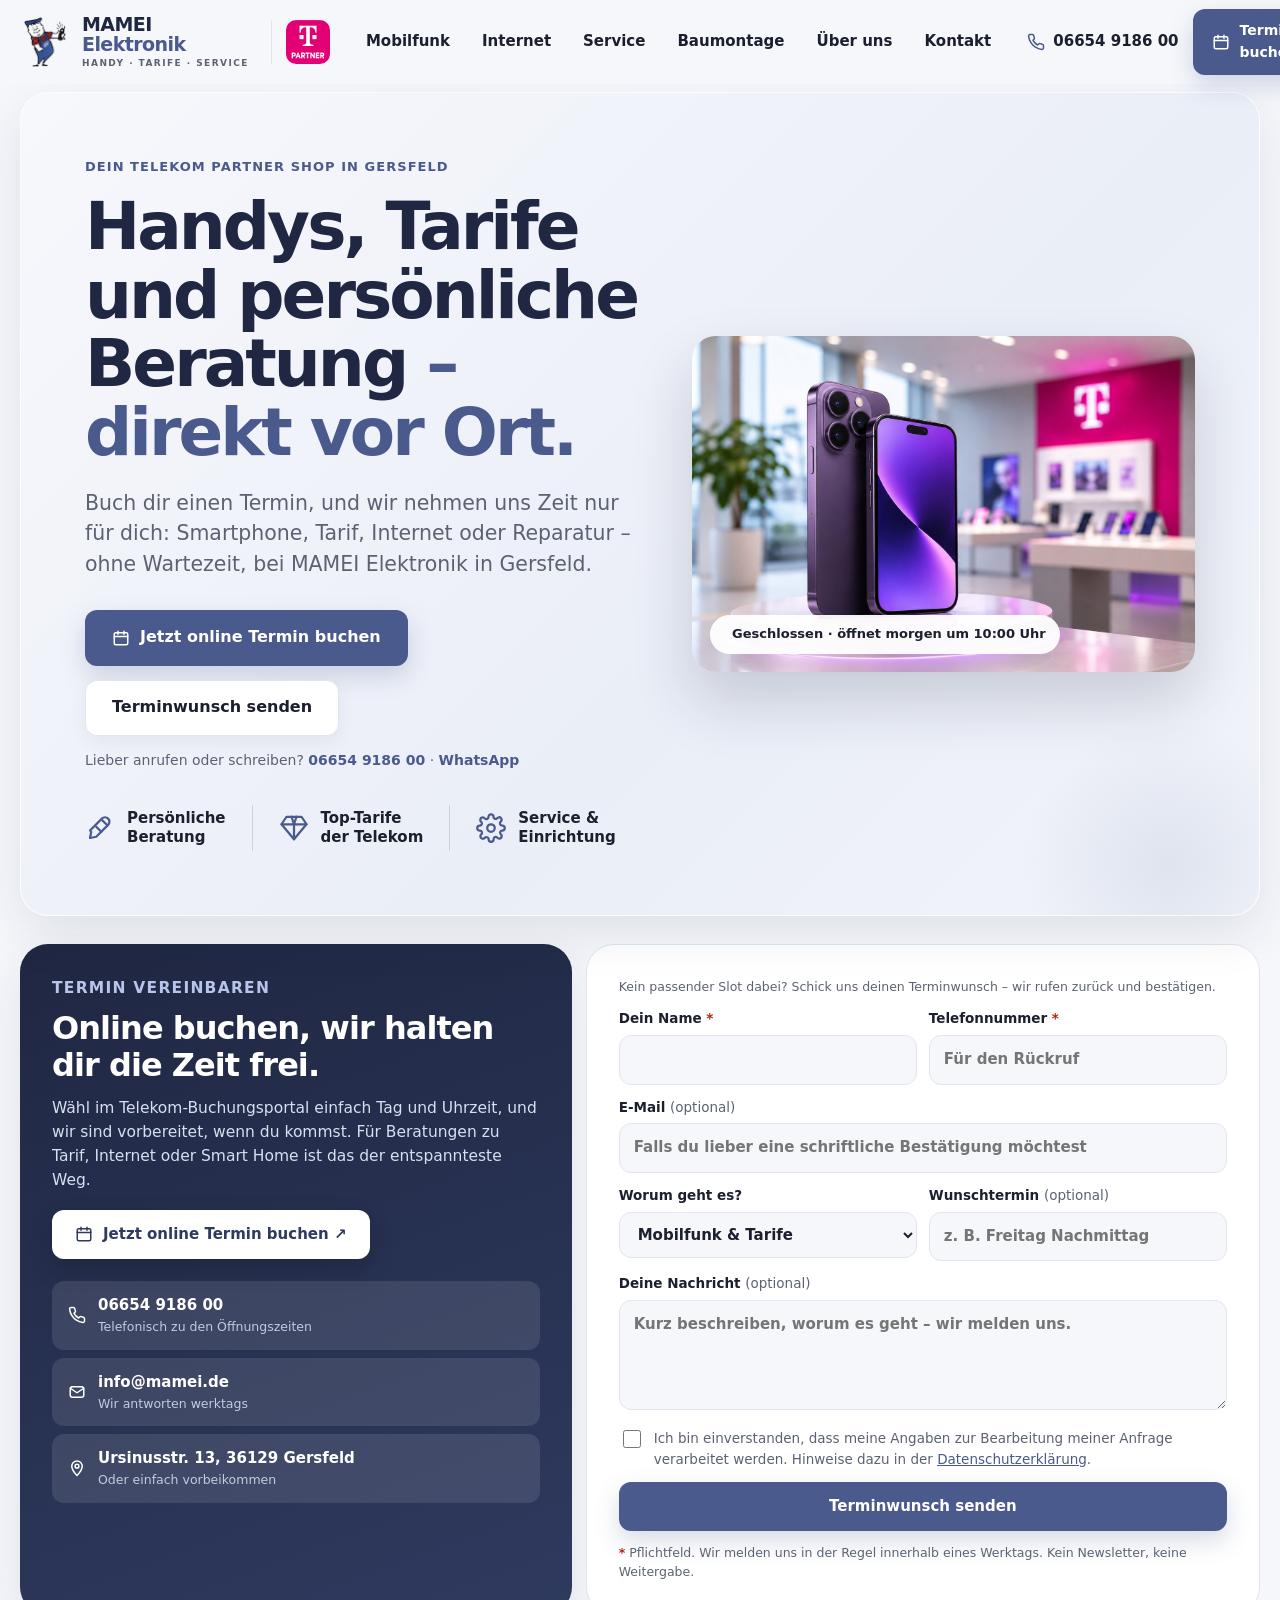
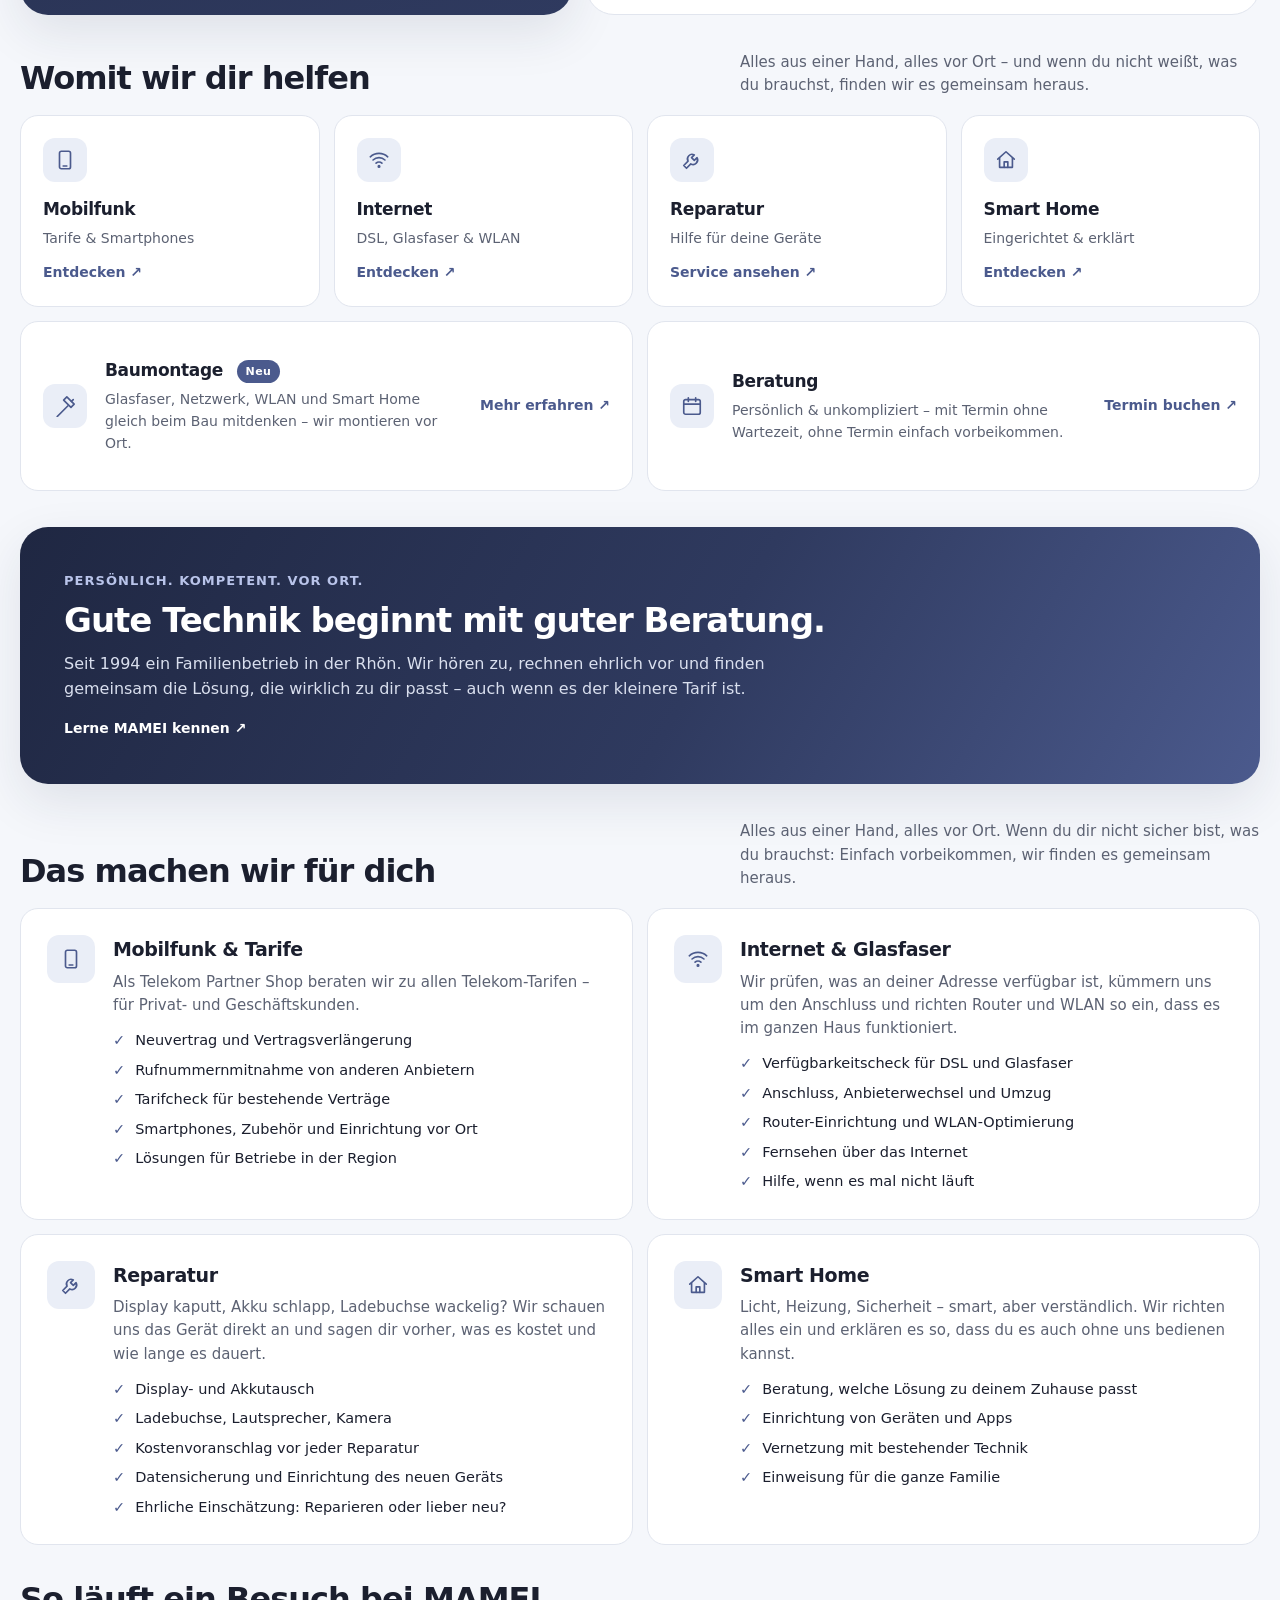
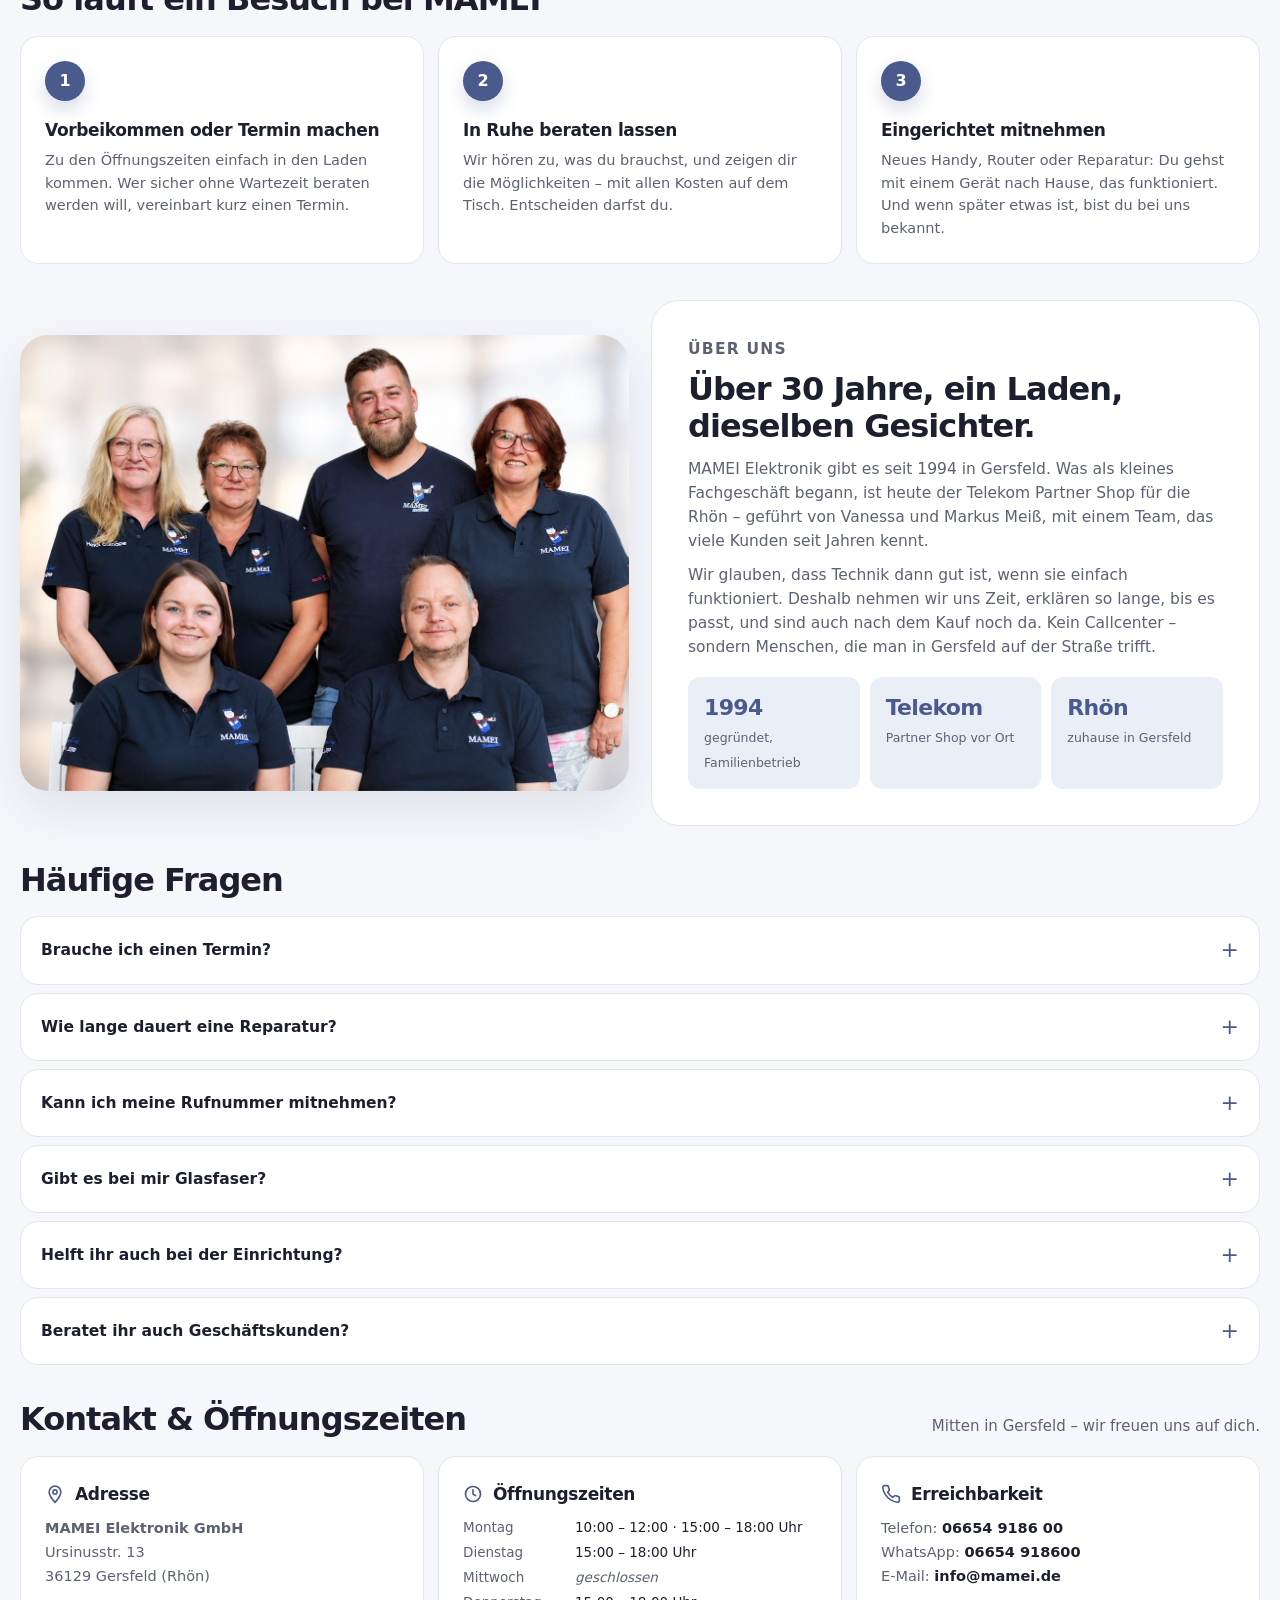
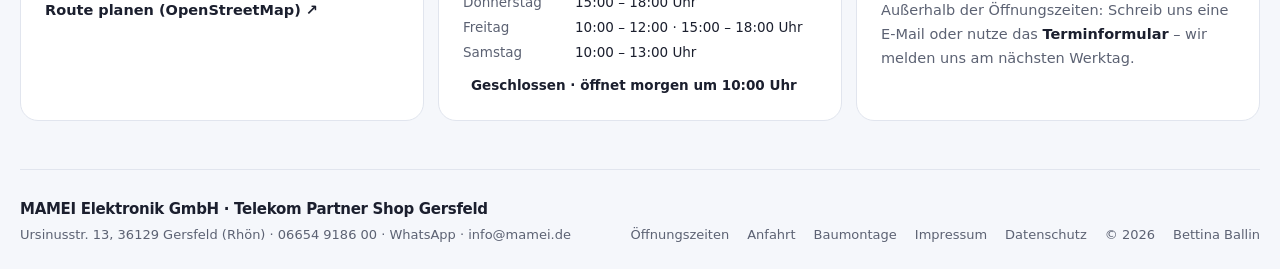
==== index.html @ 66a96f29 "kontaktformular update" ====
<!DOCTYPE html>
<html lang="de">
<head>
  <meta charset="UTF-8">
  <meta name="viewport" content="width=device-width, initial-scale=1">
  <title>MAMEI Elektronik – Handys, Tarife & Beratung | Telekom Partner Shop Gersfeld</title>
  <meta name="description" content="Mobilfunk, Internet & Glasfaser, Reparatur, Smart Home und Baumontage in Gersfeld (Rhön). Persönliche Beratung seit 1994 – Telekom Partner Shop.">
  <link rel="canonical" href="https://mamei.de/">
  <meta name="robots" content="index,follow">
  <meta name="theme-color" content="#f6f5fb">
  <meta property="og:type" content="website">
  <meta property="og:locale" content="de_DE">
  <meta property="og:site_name" content="MAMEI Elektronik">
  <meta property="og:title" content="MAMEI Elektronik – Handys, Tarife & Beratung | Telekom Partner Shop Gersfeld">
  <meta property="og:description" content="Mobilfunk, Internet & Glasfaser, Reparatur, Smart Home und Baumontage in Gersfeld (Rhön). Persönliche Beratung seit 1994 – Telekom Partner Shop.">
  <meta property="og:url" content="https://mamei.de/">
  <meta property="og:image" content="https://mamei.de/assets/img/og-image.jpg">
  <meta name="twitter:card" content="summary_large_image">
  <link rel="icon" href="assets/img/favicon-32.png" sizes="32x32" type="image/png">
  <link rel="icon" href="assets/img/favicon.png" sizes="128x128" type="image/png">
  <link rel="apple-touch-icon" href="assets/img/apple-touch-icon.png">
  <link rel="preload" href="assets/fonts/PlusJakartaSans-Variable.woff2" as="font" type="font/woff2" crossorigin>
  <link rel="stylesheet" href="assets/css/style.css">
  <script type="application/ld+json">
  {"@context":"https://schema.org","@type":"ElectronicsStore","@id":"https://mamei.de/#store","name":"MAMEI Elektronik GmbH","url":"https://mamei.de/",
   "image":"https://mamei.de/assets/img/team.jpg","logo":"https://mamei.de/assets/img/mamei-maennchen.png","telephone":"+49 6654 918600","email":"info@mamei.de","foundingDate":"1994",
   "description":"Telekom Partner Shop in Gersfeld (Rhön): Mobilfunk, Internet & Glasfaser, Reparatur, Smart Home und Baumontage. Persönliche Beratung seit 1994.",
   "address":{"@type":"PostalAddress","streetAddress":"Ursinusstr. 13","postalCode":"36129","addressLocality":"Gersfeld (Rhön)","addressRegion":"Hessen","addressCountry":"DE"},
   "openingHoursSpecification":[
     {"@type":"OpeningHoursSpecification","dayOfWeek":["Monday","Friday"],"opens":"10:00","closes":"12:00"},
     {"@type":"OpeningHoursSpecification","dayOfWeek":["Monday","Tuesday","Thursday","Friday"],"opens":"15:00","closes":"18:00"},
     {"@type":"OpeningHoursSpecification","dayOfWeek":"Saturday","opens":"10:00","closes":"13:00"}],
   "priceRange":"€€","areaServed":"Gersfeld, Rhön, Landkreis Fulda"}
  </script>
</head>
<body>
  <a class="skip" href="#inhalt">Zum Inhalt springen</a>
  <header class="site-header">
    <div class="wrap header-inner">
      <a class="brand" href="index.html" aria-label="MAMEI Elektronik – Startseite">
        <img class="header-mascot" src="assets/img/mamei-maennchen.png" alt="" width="50" height="50">
        <span class="brand-text">
          <span class="brand-name">MAMEI<span>Elektronik</span></span>
          <span class="brand-subtitle">Handy · Tarife · Service</span>
        </span>
      </a>
      <div class="partner-badge" title="Offizieller Telekom Partner Shop">
        <img src="assets/img/telekom-partner.png" width="44" height="44" alt="Telekom Partner">
        <span>Telekom<br>Partner Shop</span>
      </div>
      <nav class="desktop-nav" aria-label="Hauptnavigation">
        <a href="index.html#mobilfunk">Mobilfunk</a>
        <a href="index.html#internet">Internet</a>
        <a href="index.html#reparatur">Service</a>
        <a href="baumontage.html">Baumontage</a>
        <a href="index.html#ueber-uns">Über uns</a>
        <a href="index.html#kontakt">Kontakt</a>
      </nav>
      <div class="header-actions">
        <a class="header-phone" href="tel:+496654918600"><svg viewBox="0 0 24 24" aria-hidden="true"><path d="M22 16.9v3a2 2 0 0 1-2.2 2 19.8 19.8 0 0 1-8.6-3.1 19.5 19.5 0 0 1-6-6A19.8 19.8 0 0 1 2.1 4.2 2 2 0 0 1 4.1 2h3a2 2 0 0 1 2 1.7c.1.9.4 1.8.7 2.7a2 2 0 0 1-.5 2.1L8 9.8a16 16 0 0 0 6.2 6.2l1.3-1.3a2 2 0 0 1 2.1-.5c.9.3 1.8.6 2.7.7a2 2 0 0 1 1.7 2z"/></svg> 06654 9186 00</a>
        <a class="button button-primary" href="https://www.telekom.de/telekom-shops/terminvereinbarung/#/service-selection?customertype=pk&vpnr=4000616182" target="_blank" rel="noopener noreferrer"><svg viewBox="0 0 24 24" aria-hidden="true"><rect x="3" y="5" width="18" height="16" rx="2"/><path d="M16 3v4M8 3v4M3 10h18"/></svg> Termin buchen</a>
        <button class="icon-button menu-toggle" id="menuToggle" aria-label="Menü öffnen" aria-expanded="false" aria-controls="mobileMenu"><svg viewBox="0 0 24 24" aria-hidden="true"><path d="M4 7h16M4 12h16M4 17h16"/></svg></button>
      </div>
    </div>
    <nav class="mobile-menu wrap" id="mobileMenu" aria-label="Mobile Navigation">
      <a href="index.html#leistungen">Leistungen</a>
      <a href="baumontage.html">Baumontage</a>
      <a href="index.html#ueber-uns">Über uns</a>
      <a href="https://www.telekom.de/telekom-shops/terminvereinbarung/#/service-selection?customertype=pk&vpnr=4000616182" target="_blank" rel="noopener noreferrer">Online Termin buchen ↗</a>
      <a href="index.html#kontakt">Kontakt &amp; Öffnungszeiten</a>
      <a href="tel:+496654918600">Anrufen: 06654 9186 00</a>
    </nav>
  </header>

  <main id="inhalt" class="wrap">
      <section class="hero" aria-labelledby="hero-title">
        <div>
          <p class="eyebrow">Dein Telekom Partner Shop in Gersfeld</p>
          <h1 id="hero-title">Handys, Tarife und persönliche Beratung <span class="highlight">– direkt vor Ort.</span></h1>
          <p class="hero-copy">Buch dir einen Termin, und wir nehmen uns Zeit nur für dich: Smartphone, Tarif, Internet oder Reparatur – ohne Wartezeit, bei MAMEI Elektronik in Gersfeld.</p>
          <div class="hero-actions">
            <a class="button button-primary" href="https://www.telekom.de/telekom-shops/terminvereinbarung/#/service-selection?customertype=pk&vpnr=4000616182" target="_blank" rel="noopener noreferrer"><svg viewBox="0 0 24 24" aria-hidden="true"><rect x="3" y="5" width="18" height="16" rx="2"/><path d="M16 3v4M8 3v4M3 10h18"/></svg> Jetzt online Termin buchen</a>
            <a class="button button-outline" href="#termin">Terminwunsch senden</a>
          </div>
          <p class="hero-hint">Lieber anrufen oder schreiben? <a href="tel:+496654918600">06654 9186 00</a> · <a href="https://wa.me/496654918600?text=Hallo%20MAMEI%2C%20ich%20habe%20eine%20Frage%3A%20" target="_blank" rel="noopener noreferrer">WhatsApp</a></p>
          <div class="usps" aria-label="Das zeichnet uns aus">
            <div class="usp"><svg viewBox="0 0 24 24" aria-hidden="true"><path d="M5 15l-1 5 5-1 9.5-9.5a3.5 3.5 0 0 0-5-5L4 14"/><path d="M14 6l4 4"/><path d="M9 11l4 4"/></svg><span>Persönliche<br>Beratung</span></div>
            <div class="usp"><svg viewBox="0 0 24 24" aria-hidden="true"><path d="M6 3h12l4 6-10 12L2 9z"/><path d="M2 9h20M10 3l2 6 2-6M12 9v12"/></svg><span>Top-Tarife<br>der Telekom</span></div>
            <div class="usp"><svg viewBox="0 0 24 24" aria-hidden="true"><circle cx="12" cy="12" r="3"/><path d="M19.4 15a1.7 1.7 0 0 0 .3 1.8l.1.1a2 2 0 1 1-2.8 2.8l-.1-.1a1.7 1.7 0 0 0-1.8-.3 1.7 1.7 0 0 0-1 1.5V21a2 2 0 1 1-4 0v-.1a1.7 1.7 0 0 0-1.1-1.5 1.7 1.7 0 0 0-1.8.3l-.1.1a2 2 0 1 1-2.8-2.8l.1-.1a1.7 1.7 0 0 0 .3-1.8 1.7 1.7 0 0 0-1.5-1H3a2 2 0 1 1 0-4h.1a1.7 1.7 0 0 0 1.5-1.1 1.7 1.7 0 0 0-.3-1.8l-.1-.1a2 2 0 1 1 2.8-2.8l.1.1a1.7 1.7 0 0 0 1.8.3H9a1.7 1.7 0 0 0 1-1.5V3a2 2 0 1 1 4 0v.1a1.7 1.7 0 0 0 1 1.5 1.7 1.7 0 0 0 1.8-.3l.1-.1a2 2 0 1 1 2.8 2.8l-.1.1a1.7 1.7 0 0 0-.3 1.8V9a1.7 1.7 0 0 0 1.5 1H21a2 2 0 1 1 0 4h-.1a1.7 1.7 0 0 0-1.5 1z"/></svg><span>Service &amp;<br>Einrichtung</span></div>
          </div>
        </div>
        <div class="hero-visual">
          <img class="hero-image" src="assets/img/hero-smartphone.jpg" width="1400" height="933" alt="Aktuelles Smartphone im Telekom Partner Shop" fetchpriority="high">
          <span class="hero-status" data-open-status><i class="status-dot" aria-hidden="true"></i><span data-open-text>Öffnungszeiten siehe unten</span></span>
        </div>
      </section>

      <section class="section" id="termin" aria-labelledby="termin-title">
        <div class="split">
          <div class="panel panel-dark">
            <p class="eyebrow">Termin vereinbaren</p>
            <h2 id="termin-title">Online buchen, wir halten dir die Zeit frei.</h2>
            <p>Wähl im Telekom-Buchungsportal einfach Tag und Uhrzeit, und wir sind vorbereitet, wenn du kommst. Für Beratungen zu Tarif, Internet oder Smart Home ist das der entspannteste Weg.</p>
            <a class="button button-primary button-light-on-dark" href="https://www.telekom.de/telekom-shops/terminvereinbarung/#/service-selection?customertype=pk&vpnr=4000616182" target="_blank" rel="noopener noreferrer"><svg viewBox="0 0 24 24" aria-hidden="true"><rect x="3" y="5" width="18" height="16" rx="2"/><path d="M16 3v4M8 3v4M3 10h18"/></svg> Jetzt online Termin buchen ↗</a>
            <div class="contact-list">
              <a href="tel:+496654918600"><svg viewBox="0 0 24 24" aria-hidden="true"><path d="M22 16.9v3a2 2 0 0 1-2.2 2 19.8 19.8 0 0 1-8.6-3.1 19.5 19.5 0 0 1-6-6A19.8 19.8 0 0 1 2.1 4.2 2 2 0 0 1 4.1 2h3a2 2 0 0 1 2 1.7c.1.9.4 1.8.7 2.7a2 2 0 0 1-.5 2.1L8 9.8a16 16 0 0 0 6.2 6.2l1.3-1.3a2 2 0 0 1 2.1-.5c.9.3 1.8.6 2.7.7a2 2 0 0 1 1.7 2z"/></svg><span>06654 9186 00<small>Telefonisch zu den Öffnungszeiten</small></span></a>
              <a href="mailto:info@mamei.de?subject=Terminanfrage"><svg viewBox="0 0 24 24" aria-hidden="true"><rect x="3" y="5" width="18" height="14" rx="3"/><path d="m3 7 9 6 9-6"/></svg><span>info@mamei.de<small>Wir antworten werktags</small></span></a>
              <a href="#kontakt"><svg viewBox="0 0 24 24" aria-hidden="true"><path d="M12 22s7-7.6 7-12.5A7 7 0 0 0 5 9.5C5 14.4 12 22 12 22z"/><circle cx="12" cy="9.5" r="2.5"/></svg><span>Ursinusstr. 13, 36129 Gersfeld<small>Oder einfach vorbeikommen</small></span></a>
            </div>
          </div>

        <form class="panel" action="kontakt.php" method="post" data-validate novalidate>
          <input type="hidden" name="art" value="termin">
          <input type="hidden" name="ts" value="">
          <div class="hp" aria-hidden="true"><label>Firma <input type="text" name="firma" tabindex="-1" autocomplete="off"></label></div>
          <p class="form-note">Kein passender Slot dabei? Schick uns deinen Terminwunsch – wir rufen zurück und bestätigen.</p>
          <div class="form-row">
            <label>Dein Name <span class="req" aria-hidden="true">*</span><input type="text" name="name" required autocomplete="name" maxlength="120"></label>
            <label>Telefonnummer <span class="req" aria-hidden="true">*</span><input type="tel" name="telefon" required autocomplete="tel" inputmode="tel" maxlength="40" placeholder="Für den Rückruf"></label>
          </div>
          <label>E-Mail <span class="optional">(optional)</span><input type="email" name="email" autocomplete="email" maxlength="160" placeholder="Falls du lieber eine schriftliche Bestätigung möchtest"></label>
          <div class="form-row">
          <label>Worum geht es?
            <select name="thema">
              <option>Mobilfunk &amp; Tarife</option><option>Internet &amp; Glasfaser</option><option>Reparatur</option>
              <option>Smart Home</option><option>Baumontage</option><option>Etwas anderes</option>
            </select>
          </label>
          <label>Wunschtermin <span class="optional">(optional)</span>
            <input type="text" name="wunschtermin" placeholder="z. B. Freitag Nachmittag" autocomplete="off">
          </label>
          </div>
          <label>Deine Nachricht <span class="optional">(optional)</span>
            <textarea name="nachricht" maxlength="3000" placeholder="Kurz beschreiben, worum es geht – wir melden uns."></textarea>
          </label>
          <label class="check">
            <input type="checkbox" name="consent" value="1" required>
            <span>Ich bin einverstanden, dass meine Angaben zur Bearbeitung meiner Anfrage verarbeitet werden. Hinweise dazu in der <a href="datenschutz.html">Datenschutzerklärung</a>.</span>
          </label>
          <p class="form-error" role="alert" aria-live="polite"></p>
          <button class="button button-primary" type="submit">Terminwunsch senden</button>
          <p class="form-note"><span class="req">*</span> Pflichtfeld. Wir melden uns in der Regel innerhalb eines Werktags. Kein Newsletter, keine Weitergabe.</p>
        </form>
        </div>
      </section>

      <section class="section" id="leistungen" aria-labelledby="leistungen-title">
        <div class="section-heading"><h2 id="leistungen-title">Womit wir dir helfen</h2><p>Alles aus einer Hand, alles vor Ort – und wenn du nicht weißt, was du brauchst, finden wir es gemeinsam heraus.</p></div>
        <div class="service-grid">
          <a class="service-card" href="#mobilfunk">
            <div class="service-icon" aria-hidden="true"><svg viewBox="0 0 24 24" aria-hidden="true"><rect x="6" y="2.5" width="12" height="19" rx="2"/><path d="M10 18.5h4"/></svg></div>
            <h2>Mobilfunk</h2><p>Tarife &amp; Smartphones</p><span class="text-link">Entdecken ↗</span>
          </a>
          <a class="service-card" href="#internet">
            <div class="service-icon" aria-hidden="true"><svg viewBox="0 0 24 24" aria-hidden="true"><path d="M2.5 8.5a14 14 0 0 1 19 0M5.5 12a9.5 9.5 0 0 1 13 0M8.8 15.5a4.7 4.7 0 0 1 6.4 0"/><circle cx="12" cy="19" r=".8"/></svg></div>
            <h2>Internet</h2><p>DSL, Glasfaser &amp; WLAN</p><span class="text-link">Entdecken ↗</span>
          </a>
          <a class="service-card" href="#reparatur">
            <div class="service-icon" aria-hidden="true"><svg viewBox="0 0 24 24" aria-hidden="true"><path d="M14.5 6.5a5 5 0 0 0-6.8 6.8L3 18l3 3 4.7-4.7a5 5 0 0 0 6.8-6.8l-3 3-3-3 3-3Z"/></svg></div>
            <h2>Reparatur</h2><p>Hilfe für deine Geräte</p><span class="text-link">Service ansehen ↗</span>
          </a>
          <a class="service-card" href="#smarthome">
            <div class="service-icon" aria-hidden="true"><svg viewBox="0 0 24 24" aria-hidden="true"><path d="M3 11l9-8 9 8"/><path d="M5 10v10h14V10"/><path d="M10 20v-6h4v6"/></svg></div>
            <h2>Smart Home</h2><p>Eingerichtet &amp; erklärt</p><span class="text-link">Entdecken ↗</span>
          </a>
          <a class="service-card wide" href="baumontage.html">
            <div class="service-icon" aria-hidden="true"><svg viewBox="0 0 24 24" aria-hidden="true"><path d="M15 12 3.5 23.5"/><path d="m14 2 8 8-3.5 3.5L10.5 5.5z"/><path d="M19 7l2-2"/></svg></div>
            <div><h2>Baumontage <span class="tag">Neu</span></h2><p>Glasfaser, Netzwerk, WLAN und Smart Home gleich beim Bau mitdenken – wir montieren vor Ort.</p></div>
            <span class="text-link">Mehr erfahren ↗</span>
          </a>
          <a class="service-card wide" href="#termin">
            <div class="service-icon" aria-hidden="true"><svg viewBox="0 0 24 24" aria-hidden="true"><rect x="3" y="5" width="18" height="16" rx="2"/><path d="M16 3v4M8 3v4M3 10h18"/></svg></div>
            <div><h2>Beratung</h2><p>Persönlich &amp; unkompliziert – mit Termin ohne Wartezeit, ohne Termin einfach vorbeikommen.</p></div>
            <span class="text-link">Termin buchen ↗</span>
          </a>
        </div>
      </section>

      <section class="section"><div class="about-panel" aria-labelledby="about-title">
        <p class="eyebrow">Persönlich. Kompetent. Vor Ort.</p>
        <h2 id="about-title">Gute Technik beginnt mit guter Beratung.</h2>
        <p>Seit 1994 ein Familienbetrieb in der Rhön. Wir hören zu, rechnen ehrlich vor und finden gemeinsam die Lösung, die wirklich zu dir passt – auch wenn es der kleinere Tarif ist.</p>
        <a class="text-link" href="#ueber-uns">Lerne MAMEI kennen ↗</a>
      </div></section>

      <section class="section" aria-labelledby="details-title">
        <div class="section-heading">
          <h2 id="details-title">Das machen wir für dich</h2>
          <p>Alles aus einer Hand, alles vor Ort. Wenn du dir nicht sicher bist, was du brauchst: Einfach vorbeikommen, wir finden es gemeinsam heraus.</p>
        </div>
        <div class="detail-grid">
          <article class="detail-card" id="mobilfunk">
            <div class="service-icon" aria-hidden="true"><svg viewBox="0 0 24 24" aria-hidden="true"><rect x="6" y="2.5" width="12" height="19" rx="2"/><path d="M10 18.5h4"/></svg></div>
            <div>
              <h3>Mobilfunk &amp; Tarife</h3>
              <p>Als Telekom Partner Shop beraten wir zu allen Telekom-Tarifen – für Privat- und Geschäftskunden.</p>
              <ul><li>Neuvertrag und Vertragsverlängerung</li><li>Rufnummernmitnahme von anderen Anbietern</li><li>Tarifcheck für bestehende Verträge</li><li>Smartphones, Zubehör und Einrichtung vor Ort</li><li>Lösungen für Betriebe in der Region</li></ul>
            </div>
          </article>
          <article class="detail-card" id="internet">
            <div class="service-icon" aria-hidden="true"><svg viewBox="0 0 24 24" aria-hidden="true"><path d="M2.5 8.5a14 14 0 0 1 19 0M5.5 12a9.5 9.5 0 0 1 13 0M8.8 15.5a4.7 4.7 0 0 1 6.4 0"/><circle cx="12" cy="19" r=".8"/></svg></div>
            <div>
              <h3>Internet &amp; Glasfaser</h3>
              <p>Wir prüfen, was an deiner Adresse verfügbar ist, kümmern uns um den Anschluss und richten Router und WLAN so ein, dass es im ganzen Haus funktioniert.</p>
              <ul><li>Verfügbarkeitscheck für DSL und Glasfaser</li><li>Anschluss, Anbieterwechsel und Umzug</li><li>Router-Einrichtung und WLAN-Optimierung</li><li>Fernsehen über das Internet</li><li>Hilfe, wenn es mal nicht läuft</li></ul>
            </div>
          </article>
          <article class="detail-card" id="reparatur">
            <div class="service-icon" aria-hidden="true"><svg viewBox="0 0 24 24" aria-hidden="true"><path d="M14.5 6.5a5 5 0 0 0-6.8 6.8L3 18l3 3 4.7-4.7a5 5 0 0 0 6.8-6.8l-3 3-3-3 3-3Z"/></svg></div>
            <div>
              <h3>Reparatur</h3>
              <p>Display kaputt, Akku schlapp, Ladebuchse wackelig? Wir schauen uns das Gerät direkt an und sagen dir vorher, was es kostet und wie lange es dauert.</p>
              <ul><li>Display- und Akkutausch</li><li>Ladebuchse, Lautsprecher, Kamera</li><li>Kostenvoranschlag vor jeder Reparatur</li><li>Datensicherung und Einrichtung des neuen Geräts</li><li>Ehrliche Einschätzung: Reparieren oder lieber neu?</li></ul>
            </div>
          </article>
          <article class="detail-card" id="smarthome">
            <div class="service-icon" aria-hidden="true"><svg viewBox="0 0 24 24" aria-hidden="true"><path d="M3 11l9-8 9 8"/><path d="M5 10v10h14V10"/><path d="M10 20v-6h4v6"/></svg></div>
            <div>
              <h3>Smart Home</h3>
              <p>Licht, Heizung, Sicherheit – smart, aber verständlich. Wir richten alles ein und erklären es so, dass du es auch ohne uns bedienen kannst.</p>
              <ul><li>Beratung, welche Lösung zu deinem Zuhause passt</li><li>Einrichtung von Geräten und Apps</li><li>Vernetzung mit bestehender Technik</li><li>Einweisung für die ganze Familie</li></ul>
            </div>
          </article>
        </div>
      </section>

      <section class="section" aria-labelledby="ablauf-title">
        <div class="section-heading"><h2 id="ablauf-title">So läuft ein Besuch bei MAMEI</h2></div>
        <div class="steps">
          <div class="step"><div class="step-num">1</div><h3>Vorbeikommen oder Termin machen</h3><p>Zu den Öffnungszeiten einfach in den Laden kommen. Wer sicher ohne Wartezeit beraten werden will, vereinbart kurz einen Termin.</p></div>
          <div class="step"><div class="step-num">2</div><h3>In Ruhe beraten lassen</h3><p>Wir hören zu, was du brauchst, und zeigen dir die Möglichkeiten – mit allen Kosten auf dem Tisch. Entscheiden darfst du.</p></div>
          <div class="step"><div class="step-num">3</div><h3>Eingerichtet mitnehmen</h3><p>Neues Handy, Router oder Reparatur: Du gehst mit einem Gerät nach Hause, das funktioniert. Und wenn später etwas ist, bist du bei uns bekannt.</p></div>
        </div>
      </section>

      <section class="section" id="ueber-uns" aria-labelledby="ueber-title">
        <div class="about-grid">
          <img class="offer-image" src="assets/img/team.jpg" width="1400" height="933" alt="Das Team von MAMEI Elektronik in Gersfeld" loading="lazy">
          <div class="about-copy">
            <p class="eyebrow">Über uns</p>
            <h2 id="ueber-title">Über 30 Jahre, ein Laden, dieselben Gesichter.</h2>
            <p>MAMEI Elektronik gibt es seit 1994 in Gersfeld. Was als kleines Fachgeschäft begann, ist heute der Telekom Partner Shop für die Rhön – geführt von Vanessa und Markus Meiß, mit einem Team, das viele Kunden seit Jahren kennt.</p>
            <p>Wir glauben, dass Technik dann gut ist, wenn sie einfach funktioniert. Deshalb nehmen wir uns Zeit, erklären so lange, bis es passt, und sind auch nach dem Kauf noch da. Kein Callcenter – sondern Menschen, die man in Gersfeld auf der Straße trifft.</p>
            <div class="facts">
              <div class="fact"><strong>1994</strong><span>gegründet, Familienbetrieb</span></div>
              <div class="fact"><strong>Telekom</strong><span>Partner Shop vor Ort</span></div>
              <div class="fact"><strong>Rhön</strong><span>zuhause in Gersfeld</span></div>
            </div>
          </div>
        </div>
      </section>

      <section class="section" aria-labelledby="faq-title">
        <div class="section-heading"><h2 id="faq-title">Häufige Fragen</h2></div>
        <div class="faq">
          <details><summary>Brauche ich einen Termin?</summary><p>Nein. Zu den Öffnungszeiten kannst du jederzeit vorbeikommen. Für ausführliche Beratungen – zum Beispiel zum Internetanschluss oder zum Smart Home – empfehlen wir einen Termin, dann musst du nicht warten.</p></details>
          <details><summary>Wie lange dauert eine Reparatur?</summary><p>Das hängt vom Gerät und vom Ersatzteil ab. Viele Reparaturen sind schnell erledigt, bei anderen müssen wir ein Teil bestellen. Was genau auf dich zukommt, sagen wir dir vorher – inklusive Preis.</p></details>
          <details><summary>Kann ich meine Rufnummer mitnehmen?</summary><p>Ja. Bei einem Wechsel zur Telekom kümmern wir uns um die Rufnummernmitnahme. Bring am besten eine aktuelle Rechnung deines bisherigen Anbieters mit, dann geht es schneller.</p></details>
          <details><summary>Gibt es bei mir Glasfaser?</summary><p>Das prüfen wir im Laden in wenigen Minuten anhand deiner Adresse. Falls noch kein Glasfaser verfügbar ist, zeigen wir dir, was aktuell die beste Alternative ist.</p></details>
          <details><summary>Helft ihr auch bei der Einrichtung?</summary><p>Immer. Neues Handy, neuer Router oder Smart-Home-Gerät: Wir richten es mit dir zusammen ein und übertragen auf Wunsch deine Daten vom alten Gerät.</p></details>
          <details><summary>Beratet ihr auch Geschäftskunden?</summary><p>Ja. Für Betriebe, Praxen und Vereine in der Region finden wir passende Mobilfunk- und Internetlösungen – und einen Ansprechpartner, der später auch noch da ist.</p></details>
        </div>
      </section>

      <section class="section" id="kontakt" aria-labelledby="kontakt-title">
        <div class="section-heading"><h2 id="kontakt-title">Kontakt &amp; Öffnungszeiten</h2><p>Mitten in Gersfeld – wir freuen uns auf dich.</p></div>
        <div class="contact-grid">
          <div class="contact-card">
            <h3><svg viewBox="0 0 24 24" aria-hidden="true"><path d="M12 22s7-7.6 7-12.5A7 7 0 0 0 5 9.5C5 14.4 12 22 12 22z"/><circle cx="12" cy="9.5" r="2.5"/></svg> Adresse</h3>
            <address><strong>MAMEI Elektronik GmbH</strong><br>Ursinusstr. 13<br>36129 Gersfeld (Rhön)</address>
            <p><a href="https://www.openstreetmap.org/search?query=Ursinusstr.%2013%2C%2036129%20Gersfeld" target="_blank" rel="noopener noreferrer">Route planen (OpenStreetMap) ↗</a></p>
          </div>
          <div class="contact-card">
            <h3><svg viewBox="0 0 24 24" aria-hidden="true"><circle cx="12" cy="12" r="9"/><path d="M12 7v5l3 2"/></svg> Öffnungszeiten</h3>
            <div class="hours">
              <div data-day="1">Montag</div><div>10:00 – 12:00 · 15:00 – 18:00 Uhr</div>
              <div data-day="2">Dienstag</div><div>15:00 – 18:00 Uhr</div>
              <div data-day="3">Mittwoch</div><div class="closed">geschlossen</div>
              <div data-day="4">Donnerstag</div><div>15:00 – 18:00 Uhr</div>
              <div data-day="5">Freitag</div><div>10:00 – 12:00 · 15:00 – 18:00 Uhr</div>
              <div data-day="6">Samstag</div><div>10:00 – 13:00 Uhr</div>
            </div>
            <div class="status-line" data-open-status><i class="status-dot" aria-hidden="true"></i><span data-open-text></span></div>
          </div>
          <div class="contact-card">
            <h3><svg viewBox="0 0 24 24" aria-hidden="true"><path d="M22 16.9v3a2 2 0 0 1-2.2 2 19.8 19.8 0 0 1-8.6-3.1 19.5 19.5 0 0 1-6-6A19.8 19.8 0 0 1 2.1 4.2 2 2 0 0 1 4.1 2h3a2 2 0 0 1 2 1.7c.1.9.4 1.8.7 2.7a2 2 0 0 1-.5 2.1L8 9.8a16 16 0 0 0 6.2 6.2l1.3-1.3a2 2 0 0 1 2.1-.5c.9.3 1.8.6 2.7.7a2 2 0 0 1 1.7 2z"/></svg> Erreichbarkeit</h3>
            <p>Telefon: <a href="tel:+496654918600">06654 9186 00</a><br>WhatsApp: <a href="https://wa.me/496654918600?text=Hallo%20MAMEI%2C%20ich%20habe%20eine%20Frage%3A%20" target="_blank" rel="noopener noreferrer">06654 918600</a><br>E-Mail: <a href="mailto:info@mamei.de">info@mamei.de</a></p>
            <p>Außerhalb der Öffnungszeiten: Schreib uns eine E-Mail oder nutze das <a href="#termin">Terminformular</a> – wir melden uns am nächsten Werktag.</p>
          </div>
        </div>
      </section>
  </main>

  <footer class="site-footer wrap">
    <div>
      <strong>MAMEI Elektronik GmbH · Telekom Partner Shop Gersfeld</strong>
      <address>Ursinusstr. 13, 36129 Gersfeld (Rhön) · <a href="tel:+496654918600">06654 9186 00</a> · <a href="https://wa.me/496654918600?text=Hallo%20MAMEI%2C%20ich%20habe%20eine%20Frage%3A%20" target="_blank" rel="noopener noreferrer">WhatsApp</a> · <a href="mailto:info@mamei.de">info@mamei.de</a></address>
    </div>
    <div class="footer-links">
      <a href="index.html#kontakt">Öffnungszeiten</a>
      <a href="index.html#kontakt">Anfahrt</a>
      <a href="baumontage.html">Baumontage</a>
      <a href="impressum.html">Impressum</a>
      <a href="datenschutz.html">Datenschutz</a>
      <span>© <span data-year>2026</span></span>
      <a href="https://bballin.me/" target="_blank" rel="noopener noreferrer author" title="Website von Bettina Ballin">Bettina Ballin</a>
    </div>
  </footer>

  <div class="mobile-bar" aria-label="Schnellkontakt">
    <a class="button button-outline" href="tel:+496654918600"><svg viewBox="0 0 24 24" aria-hidden="true"><path d="M22 16.9v3a2 2 0 0 1-2.2 2 19.8 19.8 0 0 1-8.6-3.1 19.5 19.5 0 0 1-6-6A19.8 19.8 0 0 1 2.1 4.2 2 2 0 0 1 4.1 2h3a2 2 0 0 1 2 1.7c.1.9.4 1.8.7 2.7a2 2 0 0 1-.5 2.1L8 9.8a16 16 0 0 0 6.2 6.2l1.3-1.3a2 2 0 0 1 2.1-.5c.9.3 1.8.6 2.7.7a2 2 0 0 1 1.7 2z"/></svg> Anrufen</a>
    <a class="button button-primary" href="https://www.telekom.de/telekom-shops/terminvereinbarung/#/service-selection?customertype=pk&vpnr=4000616182" target="_blank" rel="noopener noreferrer"><svg viewBox="0 0 24 24" aria-hidden="true"><rect x="3" y="5" width="18" height="16" rx="2"/><path d="M16 3v4M8 3v4M3 10h18"/></svg> Termin</a>
  </div>

  <a class="wa-float" href="https://wa.me/496654918600?text=Hallo%20MAMEI%2C%20ich%20habe%20eine%20Frage%3A%20" target="_blank" rel="noopener noreferrer" aria-label="Per WhatsApp schreiben: 06654 918600" title="Per WhatsApp schreiben"><img src="assets/img/whatsapp.png" width="72" height="72" alt="" loading="lazy"></a>

  <script src="assets/js/main.js" defer></script>
</body>
</html>
---- assets/css/style.css ----
/* ==========================================================================
   MAMEI Elektronik – Stylesheet
   Referenz: helle Lavendel-Fläche, Indigo-Akzent, große abgerundete Hero-Karte.
   Schrift: Plus Jakarta Sans, lokal eingebunden (keine externen Requests).
   ========================================================================== */
@font-face {
  font-family: "Plus Jakarta Sans";
  src: url("../fonts/PlusJakartaSans-Variable.woff2") format("woff2-variations"), url("../fonts/PlusJakartaSans-Variable.woff2") format("woff2");
  font-weight: 200 800; font-style: normal; font-display: swap;
}

:root {
  --accent: #4b5a8d;          /* Schieferblau */
  --accent-dark: #2f3a5f;
  --accent-deep: #1f2742;
  --accent-soft: #eaeef7;
  --accent-glow: rgba(75, 90, 141, .22);
  --ink: #1b1f2e;
  --muted: #5c6273;
  --line: #e1e5ee;
  --surface: #ffffff;
  --page: #f5f7fb;
  --hero: linear-gradient(135deg, #f7f8fc 0%, #eaeef7 60%, #f1f4fa 100%);
  --ok: #1f7a4d;
  --error: #b42318;
  --radius: 18px;
  --radius-lg: 28px;
  --radius-sm: 12px;
  --shadow: 0 18px 50px rgba(31, 39, 66, .10);
  --shadow-sm: 0 6px 20px rgba(31, 39, 66, .06);
}

* { box-sizing: border-box; }
html { scroll-behavior: smooth; -webkit-text-size-adjust: 100%; }
body {
  margin: 0; background: var(--page); color: var(--ink);
  font-family: "Plus Jakarta Sans", ui-sans-serif, system-ui, -apple-system, "Segoe UI", sans-serif;
  font-size: 16px; line-height: 1.55; -webkit-font-smoothing: antialiased;
}
a { color: inherit; text-decoration: none; }
button, input, select, textarea { font: inherit; }
:focus-visible { outline: 3px solid var(--accent-glow); outline-offset: 3px; border-radius: 6px; }
img { max-width: 100%; height: auto; display: block; }
h1, h2, h3, h4, p { margin: 0; }
ul { margin: 0; padding: 0; list-style: none; }
address { font-style: normal; }
.skip { position: absolute; left: -999px; top: 8px; z-index: 100; }
.skip:focus { left: 16px; background: var(--surface); padding: 8px 12px; border-radius: 8px; box-shadow: var(--shadow-sm); }
.wrap { width: min(100% - 32px, 1240px); margin: 0 auto; }

.eyebrow { color: var(--accent); font-size: 13px; font-weight: 700; letter-spacing: .08em; text-transform: uppercase; }
.text-link { color: var(--accent); font-size: 14px; font-weight: 700; }
.text-link:hover { color: var(--accent-dark); }
.section { padding: 28px 0 8px; }
.section-heading { margin-bottom: 18px; display: flex; align-items: flex-end; justify-content: space-between; gap: 20px; }
.section-heading h2 { font-size: clamp(24px, 3vw, 32px); line-height: 1.15; letter-spacing: -.03em; font-weight: 800; }
.section-heading p { color: var(--muted); font-size: 15px; max-width: 520px; }

/* ---------- Buttons ---------- */
.button {
  min-height: 48px; display: inline-flex; align-items: center; justify-content: center; gap: 10px;
  padding: 12px 22px; border: 1px solid transparent; border-radius: var(--radius-sm); font-size: 15px; font-weight: 700;
  cursor: pointer; transition: background .2s, transform .2s, box-shadow .2s, border-color .2s;
}
.button:hover { transform: translateY(-1px); }
.button svg { width: 18px; height: 18px; stroke: currentColor; fill: none; stroke-width: 2; stroke-linecap: round; stroke-linejoin: round; flex-shrink: 0; }
.button-primary { color: #fff; background: var(--accent); box-shadow: 0 10px 24px var(--accent-glow); }
.button-primary:hover { background: var(--accent-dark); }
.button-outline { color: var(--ink); background: var(--surface); border-color: var(--line); box-shadow: var(--shadow-sm); }
.button-outline:hover { border-color: var(--accent); color: var(--accent); }
.button-quiet { color: var(--ink); background: transparent; }
.button-quiet:hover { color: var(--accent); }

/* ---------- Header ---------- */
.site-header {
  position: sticky; top: 0; z-index: 40; background: rgba(245, 247, 251, .88);
  backdrop-filter: blur(12px); -webkit-backdrop-filter: blur(12px); transition: box-shadow .2s;
}
.site-header.is-stuck { box-shadow: 0 1px 0 var(--line), 0 10px 30px rgba(31, 39, 66, .06); }
.header-inner { min-height: 84px; display: flex; align-items: center; gap: 22px; }
.brand { display: flex; align-items: center; gap: 12px; flex-shrink: 0; }
.header-mascot { width: 50px; height: 50px; object-fit: contain; }
.brand-text { display: flex; flex-direction: column; line-height: 1.05; }
.brand-name { white-space: nowrap; display: flex; flex-direction: column; font-size: 19px; line-height: 1.02; font-weight: 800; letter-spacing: -.03em; color: var(--accent-deep); }
.brand-name span { color: var(--accent); }
.brand-subtitle { margin-top: 5px; font-size: 9px; font-weight: 700; letter-spacing: .16em; color: var(--muted); text-transform: uppercase; white-space: nowrap; }
.partner-badge { display: flex; align-items: center; gap: 10px; padding-left: 22px; border-left: 1px solid var(--line); font-size: 13px; color: var(--muted); line-height: 1.25; flex-shrink: 0; white-space: nowrap; }
.partner-badge img { width: 44px; height: 44px; border-radius: 10px; }
.desktop-nav { display: flex; align-items: center; gap: 4px; margin-left: auto; }
.desktop-nav a { padding: 10px 14px; border-radius: 10px; font-size: 15px; font-weight: 600; white-space: nowrap; transition: background .2s, color .2s; }
.desktop-nav a:hover, .desktop-nav a[aria-current="page"] { background: var(--surface); color: var(--accent); }
.header-actions { display: flex; align-items: center; gap: 14px; }
.header-phone { display: inline-flex; align-items: center; gap: 8px; font-weight: 700; font-size: 15px; white-space: nowrap; }
.header-phone svg { width: 18px; height: 18px; stroke: var(--accent); fill: none; stroke-width: 2; stroke-linecap: round; stroke-linejoin: round; }
.header-actions .button { min-height: 44px; padding: 10px 18px; font-size: 14px; }
.icon-button { width: 44px; height: 44px; display: grid; place-items: center; border: 1px solid var(--line); border-radius: 10px; background: var(--surface); color: var(--ink); cursor: pointer; }
.icon-button svg { width: 20px; height: 20px; stroke: currentColor; fill: none; stroke-width: 2; stroke-linecap: round; }
.menu-toggle { display: none; }
.mobile-menu { display: none; padding: 4px 0 14px; }
.mobile-menu.is-open { display: grid; gap: 4px; }
.mobile-menu a { padding: 13px 14px; border-radius: 10px; background: var(--surface); border: 1px solid var(--line); font-size: 15px; font-weight: 600; }

/* ---------- Hero ---------- */
.hero {
  margin-top: 8px; padding: clamp(32px, 5vw, 72px); border-radius: var(--radius-lg); background: var(--hero);
  display: grid; grid-template-columns: minmax(0, 1.05fr) minmax(0, .95fr); gap: clamp(24px, 4vw, 56px); align-items: center;
  box-shadow: var(--shadow); border: 1px solid rgba(255, 255, 255, .8); position: relative; overflow: hidden;
}
.hero::after { content: ""; position: absolute; right: -120px; bottom: -160px; width: 420px; height: 420px; border-radius: 50%; background: radial-gradient(closest-side, rgba(75, 90, 141, .10), transparent 70%); pointer-events: none; }
.hero > * { position: relative; z-index: 1; }
.hero-status { z-index: 2; }
.hero h1 { margin-top: 16px; font-size: clamp(36px, 5.2vw, 66px); line-height: 1.04; letter-spacing: -.045em; font-weight: 800; color: var(--accent-deep); }
.hero h1 .highlight { color: var(--accent); }
.hero-copy { margin-top: 20px; color: var(--muted); font-size: clamp(16px, 1.6vw, 21px); max-width: 560px; line-height: 1.5; }
.hero-actions { display: flex; flex-wrap: wrap; gap: 14px; margin-top: 30px; }
.hero-actions .button { min-height: 56px; padding: 14px 26px; font-size: 16px; }
.hero-hint { margin-top: 14px; font-size: 14px; color: var(--muted); }
.hero-hint a { color: var(--accent); font-weight: 700; }
.usps { display: flex; flex-wrap: wrap; margin-top: 34px; }
.usp { display: flex; align-items: center; gap: 12px; padding: 4px 26px 4px 0; margin-right: 26px; border-right: 1px solid rgba(27, 26, 46, .14); font-size: 15px; font-weight: 600; line-height: 1.25; }
.usp:last-child { border-right: 0; margin-right: 0; padding-right: 0; }
.usp svg { width: 30px; height: 30px; stroke: var(--accent); fill: none; stroke-width: 1.8; stroke-linecap: round; stroke-linejoin: round; flex-shrink: 0; }
.hero-visual { position: relative; }
.hero-image { width: 100%; aspect-ratio: 3 / 2; object-fit: cover; border-radius: 24px; box-shadow: 0 30px 60px rgba(31, 39, 66, .18); }
.hero-status {
  position: absolute; left: 18px; bottom: 18px; display: inline-flex; align-items: center; gap: 8px;
  padding: 9px 14px; border-radius: 999px; background: rgba(255, 255, 255, .94); font-size: 13px; font-weight: 600; box-shadow: var(--shadow-sm);
}
/* ---------- Leistungs-Karten ---------- */
.service-grid { display: grid; grid-template-columns: repeat(4, minmax(0, 1fr)); gap: 14px; }
.service-card {
  min-height: 170px; padding: 22px; border-radius: var(--radius); background: var(--surface); border: 1px solid var(--line);
  display: flex; flex-direction: column; transition: transform .2s, box-shadow .2s, border-color .2s;
}
.service-card:hover { transform: translateY(-3px); box-shadow: var(--shadow); border-color: transparent; }
.service-icon { width: 44px; height: 44px; margin-bottom: 14px; border-radius: 12px; background: var(--accent-soft); color: var(--accent); display: grid; place-items: center; }
.service-icon svg { width: 22px; height: 22px; stroke: currentColor; fill: none; stroke-width: 1.8; stroke-linecap: round; stroke-linejoin: round; }
.service-card h2, .service-card h3 { font-size: 17px; font-weight: 800; letter-spacing: -.02em; }
.service-card p { margin-top: 6px; color: var(--muted); font-size: 14px; }
.service-card .text-link { margin-top: auto; padding-top: 12px; }
.service-card.wide { grid-column: span 2; flex-direction: row; align-items: center; gap: 18px; }
.service-card.wide .service-icon { margin: 0; flex-shrink: 0; }
.service-card.wide .text-link { margin: 0 0 0 auto; padding: 0; white-space: nowrap; }
.tag { display: inline-block; margin-left: 8px; padding: 3px 9px; border-radius: 999px; background: var(--accent); color: #fff; font-size: 11px; font-weight: 700; letter-spacing: .04em; vertical-align: middle; }

/* ---------- Indigo-Panel ---------- */
.about-panel {
  padding: clamp(26px, 3.5vw, 44px); color: #fff; border-radius: var(--radius-lg);
  background: linear-gradient(120deg, var(--accent-deep) 0%, var(--accent-dark) 55%, var(--accent) 100%); box-shadow: var(--shadow);
}
.about-panel .eyebrow { color: #b9c4ea; }
.about-panel h2 { margin-top: 10px; font-size: clamp(24px, 3vw, 34px); line-height: 1.15; letter-spacing: -.03em; font-weight: 800; }
.about-panel p:not(.eyebrow) { margin-top: 12px; color: #d9dfee; font-size: 16px; max-width: 760px; }
.about-panel .text-link { display: inline-block; margin-top: 16px; color: #fff; }

/* ---------- Detail-Karten ---------- */
.detail-grid { display: grid; grid-template-columns: repeat(2, minmax(0, 1fr)); gap: 14px; }
.detail-card { padding: 26px; border: 1px solid var(--line); background: var(--surface); border-radius: var(--radius); display: grid; grid-template-columns: 48px 1fr; gap: 18px; }
.detail-card .service-icon { width: 48px; height: 48px; margin: 0; }
.detail-card h3 { font-size: 19px; font-weight: 800; letter-spacing: -.02em; }
.detail-card p { margin-top: 6px; color: var(--muted); font-size: 15px; }
.detail-card ul { margin-top: 12px; display: grid; gap: 7px; }
.detail-card li { font-size: 14.5px; display: flex; gap: 10px; }
.detail-card li::before { content: "✓"; color: var(--accent); font-weight: 800; flex-shrink: 0; }

/* ---------- Ablauf ---------- */
.steps { display: grid; grid-template-columns: repeat(3, minmax(0, 1fr)); gap: 14px; }
.step { padding: 24px; border-radius: var(--radius); background: var(--surface); border: 1px solid var(--line); }
.step-num { width: 40px; height: 40px; border-radius: 50%; background: var(--accent); color: #fff; display: grid; place-items: center; font-size: 16px; font-weight: 800; box-shadow: 0 8px 18px var(--accent-glow); }
.step h3 { margin-top: 16px; font-size: 17px; font-weight: 800; letter-spacing: -.02em; }
.step p { margin-top: 6px; color: var(--muted); font-size: 14.5px; }

/* ---------- Über uns ---------- */
.about-grid { display: grid; grid-template-columns: minmax(0, 1fr) minmax(0, 1fr); gap: 22px; align-items: center; }
.about-grid .offer-image { aspect-ratio: 4 / 3; border-radius: var(--radius-lg); box-shadow: var(--shadow); }
.offer-image { width: 100%; display: block; object-fit: cover; border-radius: var(--radius); background: var(--accent-soft); }
.about-copy { padding: clamp(22px, 3vw, 36px); background: var(--surface); border: 1px solid var(--line); border-radius: var(--radius-lg); }
.about-copy h2 { margin: 10px 0 12px; font-size: clamp(24px, 3vw, 32px); letter-spacing: -.03em; font-weight: 800; line-height: 1.15; }
.about-copy p { color: var(--muted); font-size: 15.5px; margin-bottom: 10px; }
.facts { display: grid; grid-template-columns: repeat(3, minmax(0, 1fr)); gap: 10px; margin-top: 18px; }
.fact { background: var(--accent-soft); border-radius: var(--radius-sm); padding: 14px 16px; }
.fact strong { display: block; font-size: 22px; letter-spacing: -.03em; color: var(--accent); font-weight: 800; }
.fact span { font-size: 12.5px; color: var(--muted); }

/* ---------- Termin / Formular ---------- */
.split { display: grid; grid-template-columns: minmax(0, .9fr) minmax(0, 1.1fr); gap: 14px; align-items: stretch; }
.panel { padding: clamp(22px, 3vw, 32px); border: 1px solid var(--line); border-radius: var(--radius-lg); background: var(--surface); }
.panel-dark { color: #fff; border: 0; background: linear-gradient(160deg, var(--accent-deep), var(--accent-dark)); box-shadow: var(--shadow); }
.panel-dark .eyebrow { color: #b9c4ea; }
.panel-dark h2 { margin: 10px 0 12px; font-size: clamp(24px, 3vw, 32px); letter-spacing: -.03em; font-weight: 800; line-height: 1.15; }
.panel-dark p { color: #d9dfee; font-size: 15.5px; }
.panel-dark .button-light-on-dark { margin-top: 18px; background: #fff; color: var(--accent-dark); box-shadow: 0 10px 24px rgba(0, 0, 0, .18); }
.panel-dark .button-light-on-dark:hover { background: var(--accent-soft); }
.contact-list { display: grid; gap: 8px; margin-top: 22px; }
.contact-list a { display: flex; align-items: center; gap: 12px; padding: 13px 16px; border-radius: var(--radius-sm); background: rgba(255, 255, 255, .1); font-size: 15px; font-weight: 700; transition: background .2s; }
.contact-list a:hover { background: rgba(255, 255, 255, .18); }
.contact-list svg { width: 18px; height: 18px; stroke: currentColor; fill: none; stroke-width: 2; stroke-linecap: round; stroke-linejoin: round; flex-shrink: 0; }
.contact-list small { display: block; font-weight: 400; color: #c3cbe0; font-size: 12.5px; }

form { display: grid; gap: 12px; }
.form-row { display: grid; grid-template-columns: 1fr 1fr; gap: 12px; }
label { font-size: 13.5px; font-weight: 700; display: block; }
label > input, label > select, label > textarea { margin-top: 6px; }
label .optional { font-weight: 400; color: var(--muted); }
.req { color: var(--error); font-weight: 700; }
input, select, textarea { width: 100%; padding: 12px 14px; border: 1px solid var(--line); border-radius: var(--radius-sm); background: var(--page); color: var(--ink); font-size: 15px; }
input:focus, select:focus, textarea:focus { outline: none; border-color: var(--accent); background: var(--surface); box-shadow: 0 0 0 4px var(--accent-glow); }
textarea { min-height: 110px; resize: vertical; }
.check { display: flex; gap: 10px; align-items: flex-start; font-weight: 400; font-size: 13.5px; color: var(--muted); }
.check input { width: 18px; height: 18px; margin-top: 2px; flex-shrink: 0; accent-color: var(--accent); }
.check a { color: var(--accent); text-decoration: underline; }
.form-note { font-size: 12.5px; color: var(--muted); }
.hp { position: absolute; left: -9999px; width: 1px; height: 1px; opacity: 0; }
.form-error { color: var(--error); font-size: 13px; display: none; }
.form-error.is-visible { display: block; }

/* ---------- FAQ ---------- */
.faq { display: grid; gap: 8px; }
.faq details { border: 1px solid var(--line); border-radius: var(--radius); padding: 0 20px; background: var(--surface); }
.faq summary { cursor: pointer; list-style: none; padding: 16px 0; font-weight: 700; font-size: 15.5px; display: flex; justify-content: space-between; align-items: center; gap: 12px; }
.faq summary::-webkit-details-marker { display: none; }
.faq summary::after { content: "+"; color: var(--accent); font-size: 22px; font-weight: 400; transition: transform .2s; }
.faq details[open] summary::after { transform: rotate(45deg); }
.faq details p { padding: 0 0 16px; color: var(--muted); font-size: 14.5px; max-width: 760px; }

/* ---------- Kontakt ---------- */
.contact-grid { display: grid; grid-template-columns: repeat(3, minmax(0, 1fr)); gap: 14px; }
.contact-card { padding: 24px; border-radius: var(--radius); background: var(--surface); border: 1px solid var(--line); }
.contact-card h3 { font-size: 17px; font-weight: 800; display: flex; align-items: center; gap: 10px; letter-spacing: -.02em; }
.contact-card h3 svg { width: 20px; height: 20px; stroke: var(--accent); fill: none; stroke-width: 2; stroke-linecap: round; stroke-linejoin: round; }
.contact-card p, .contact-card address { margin-top: 10px; color: var(--muted); font-size: 14.5px; line-height: 1.65; }
.contact-card a { color: var(--ink); font-weight: 700; }
.contact-card a:hover { color: var(--accent); }
.hours { display: grid; grid-template-columns: 100px 1fr; gap: 4px 12px; font-size: 13.5px; margin-top: 10px; }
.hours div:nth-child(odd) { color: var(--muted); }
.hours .today { font-weight: 800; color: var(--accent); }
.hours .today + div { font-weight: 700; }
.hours .closed { color: var(--muted); font-style: italic; }
.status-line { margin-top: 12px; font-size: 13.5px; font-weight: 700; display: flex; align-items: center; gap: 8px; }

/* ---------- Footer ---------- */
.site-footer { margin-top: 40px; padding: 28px 0 24px; border-top: 1px solid var(--line); display: flex; flex-wrap: wrap; gap: 14px 24px; justify-content: space-between; align-items: flex-end; }
.site-footer strong { display: block; margin-bottom: 4px; font-size: 15px; font-weight: 800; letter-spacing: -.02em; }
.site-footer address { color: var(--muted); font-size: 13px; }
.footer-links { display: flex; flex-wrap: wrap; gap: 6px 18px; color: var(--muted); font-size: 13px; }
.footer-links a:hover { color: var(--accent); }

/* ---------- Unterseiten ---------- */
.hero.hero-sub { grid-template-columns: 1fr; padding-bottom: clamp(32px, 5vw, 56px); }
.hero.hero-sub h1 { font-size: clamp(32px, 4.6vw, 54px); max-width: 820px; }
.breadcrumb { display: flex; gap: 8px; font-size: 13px; color: var(--muted); margin-bottom: 14px; }
.breadcrumb a:hover { color: var(--accent); }
.prose { max-width: 800px; padding: 28px clamp(22px, 3vw, 36px); background: var(--surface); border: 1px solid var(--line); border-radius: var(--radius-lg); margin-top: 20px; }
.prose h2 { font-size: 20px; font-weight: 800; margin-top: 28px; letter-spacing: -.02em; }
.prose h2:first-child { margin-top: 0; }
.prose h3 { font-size: 16px; font-weight: 700; margin-top: 18px; }
.prose p, .prose li { margin-top: 8px; color: var(--muted); font-size: 15px; line-height: 1.7; }
.prose ul { list-style: disc; padding-left: 22px; }
.prose a { color: var(--accent); }
.prose strong { color: var(--ink); }

/* ---------- Mobile Bar ---------- */
.mobile-bar { display: none; position: fixed; left: 12px; right: 12px; bottom: 12px; z-index: 60; background: var(--surface); border: 1px solid var(--line); border-radius: 16px; padding: 10px; gap: 8px; box-shadow: var(--shadow); }
.mobile-bar a { flex: 1; min-height: 46px; font-size: 14px; }

/* ---------- Schwebender WhatsApp-Button ---------- */
.wa-float {
  position: fixed; right: 22px; bottom: 22px; z-index: 70; display: block; width: 64px; height: 64px; border-radius: 50%;
  filter: drop-shadow(0 10px 22px rgba(31, 168, 85, .35));
  opacity: 0; transform: translateY(16px) scale(.9); pointer-events: none; transition: opacity .25s, transform .25s;
}
.wa-float.is-visible { opacity: 1; transform: translateY(0) scale(1); pointer-events: auto; }
.wa-float:hover { transform: translateY(-2px) scale(1.04); }
.wa-float img { width: 100%; height: 100%; display: block; }
.wa-float:focus-visible { outline: 3px solid rgba(31, 168, 85, .45); outline-offset: 4px; border-radius: 50%; }

/* ---------- Responsive ---------- */
@media (max-width: 1560px) {
  .partner-badge span { display: none; }
  .partner-badge { padding-left: 14px; }
}
@media (max-width: 1240px) {
  .desktop-nav a { padding: 9px 10px; font-size: 14px; }
}
@media (max-width: 1180px) {
  .header-phone { display: none; }
}
@media (max-width: 1040px) {
  .desktop-nav { display: none; }
  .menu-toggle { display: grid; }
  .header-actions { margin-left: auto; }
  .hero { grid-template-columns: 1fr; }
  .hero-visual { order: -1; }
  .hero-image { aspect-ratio: 16 / 10; }
  .detail-grid, .split, .about-grid { grid-template-columns: 1fr; }
  .steps, .contact-grid { grid-template-columns: 1fr 1fr; }
  .service-grid { grid-template-columns: repeat(2, minmax(0, 1fr)); }
  .about-grid .offer-image { aspect-ratio: 16 / 10; }
  .section-heading { flex-direction: column; align-items: flex-start; gap: 6px; }
}
@media (max-width: 640px) {
  .wrap { width: min(100% - 24px, 1240px); }
  .header-inner { min-height: 70px; gap: 12px; }
  .header-mascot { width: 42px; height: 42px; }
  .brand-name { font-size: 16px; }
  .brand-subtitle { font-size: 8px; letter-spacing: .12em; }
  .partner-badge { display: none; }
  .header-actions .button { display: none; }
  .hero { padding: 22px 18px 26px; border-radius: 22px; gap: 18px; }
  .hero h1 { font-size: clamp(30px, 9vw, 40px); margin-top: 10px; }
  .hero-copy { font-size: 15.5px; margin-top: 14px; }
  .hero-actions { margin-top: 20px; }
  .hero-actions .button { width: 100%; }
  .usps { flex-direction: column; gap: 10px; margin-top: 22px; }
  .usp { border-right: 0; padding: 0; margin: 0; }
  .hero-image { aspect-ratio: 4 / 3; border-radius: 18px; }
  .hero-status { left: 12px; bottom: 12px; font-size: 12px; white-space: nowrap; max-width: calc(100% - 24px); overflow: hidden; text-overflow: ellipsis; }
  .usp br { display: none; }
  .section { padding: 22px 0 6px; }
  .service-grid { grid-template-columns: 1fr; gap: 10px; }
  .service-card.wide { grid-column: span 1; flex-direction: column; align-items: flex-start; }
  .service-card.wide .text-link { margin: 0; padding-top: 10px; }
  .service-card { min-height: 0; }
  .detail-card { grid-template-columns: 1fr; padding: 20px; }
  .steps, .contact-grid, .facts, .form-row { grid-template-columns: 1fr; }
  .about-panel { border-radius: 22px; }
  .mobile-bar { display: flex; }
  body { padding-bottom: 80px; }
  .wa-float { right: 14px; bottom: 86px; width: 54px; height: 54px; }
  .site-footer { flex-direction: column; align-items: flex-start; }
}
@media (prefers-reduced-motion: reduce) {
  html { scroll-behavior: auto; }
  *, *::before, *::after { transition-duration: .01ms !important; animation-duration: .01ms !important; }
}
@media print { .site-header, .mobile-bar, .hero-actions { display: none !important; } }
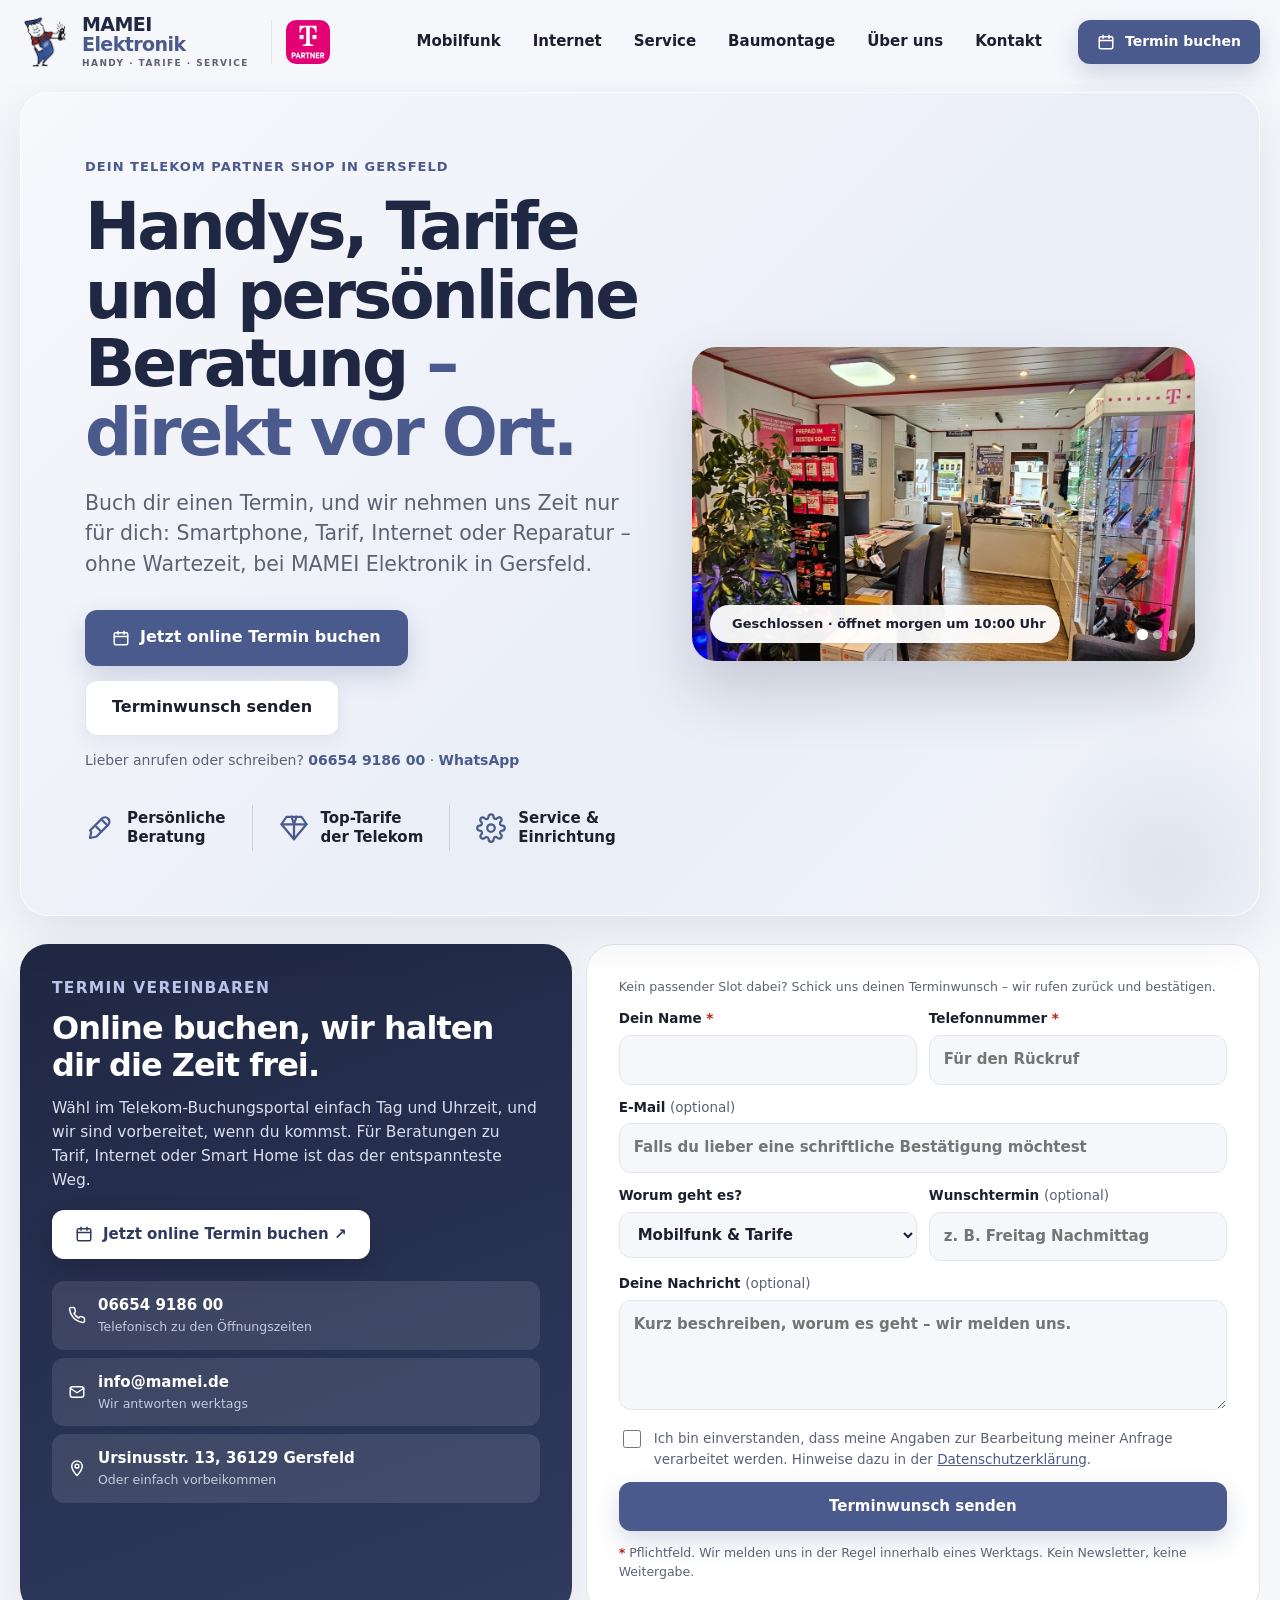
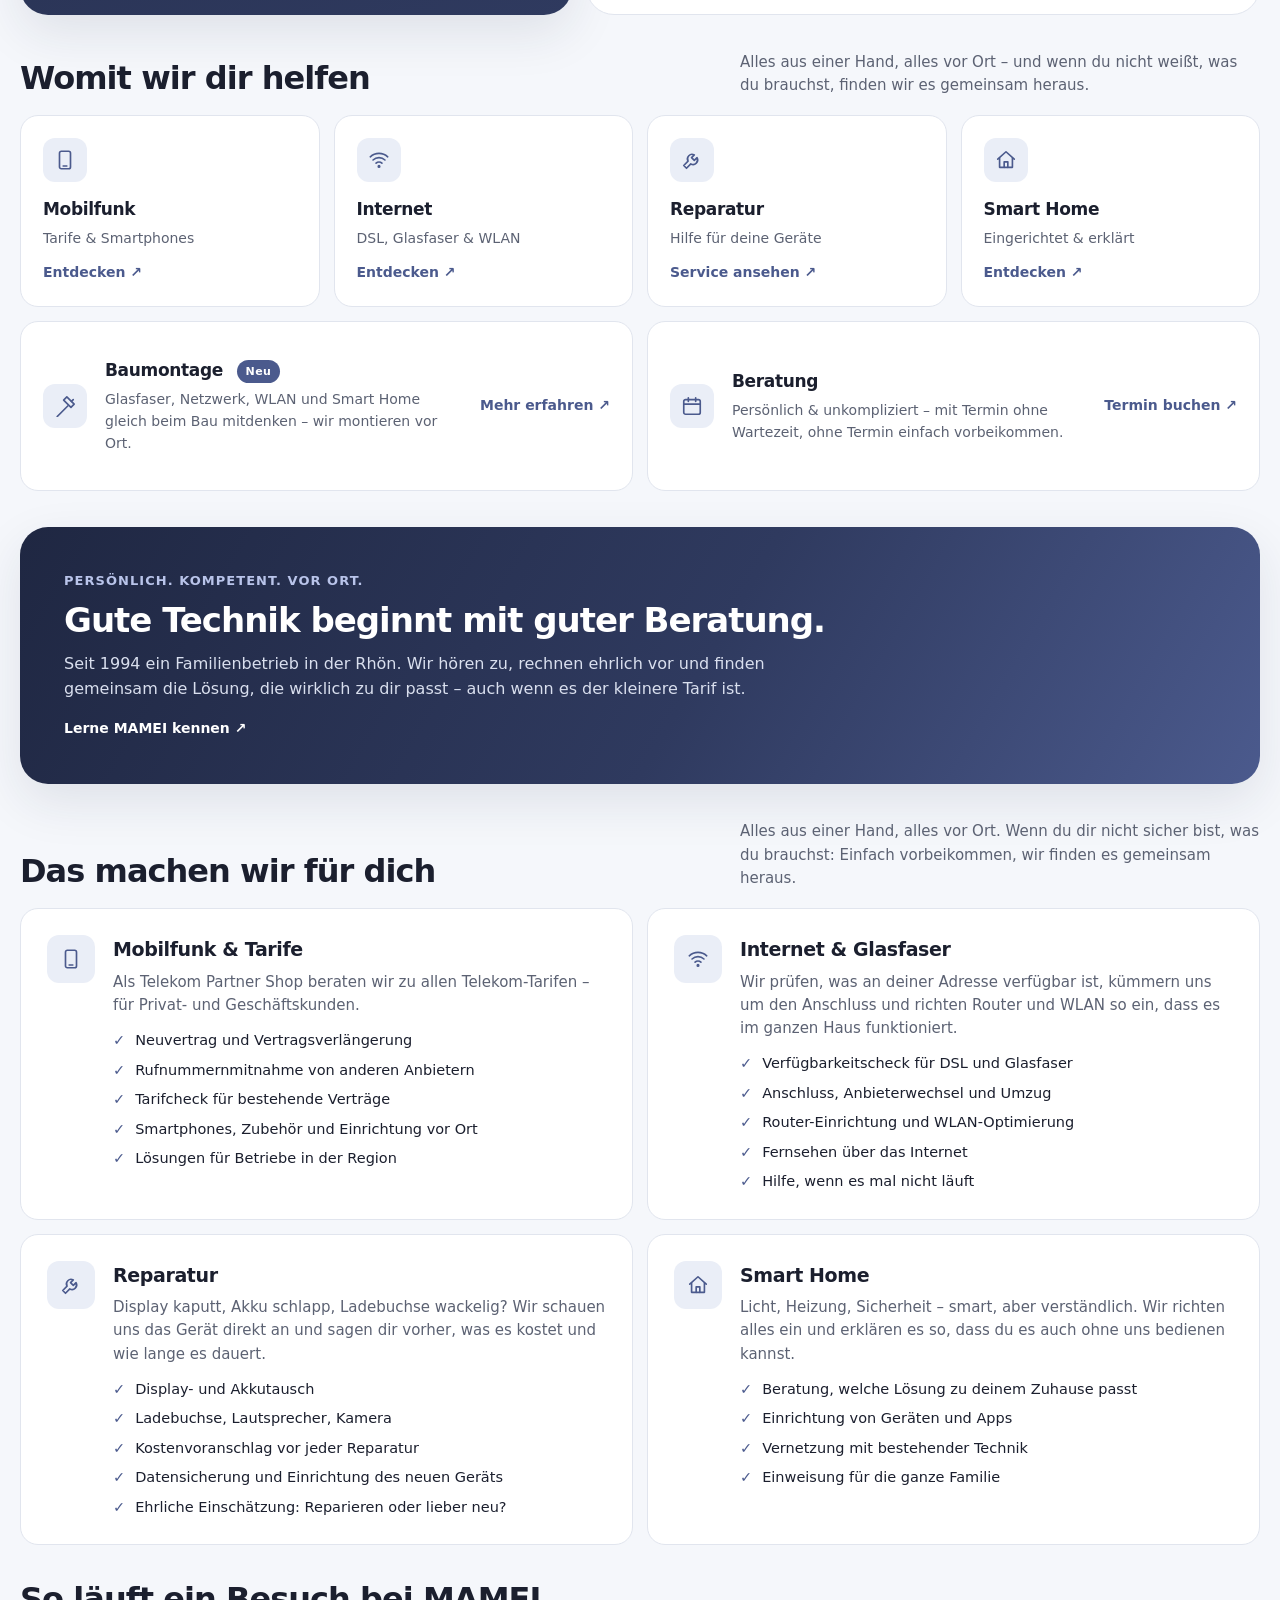
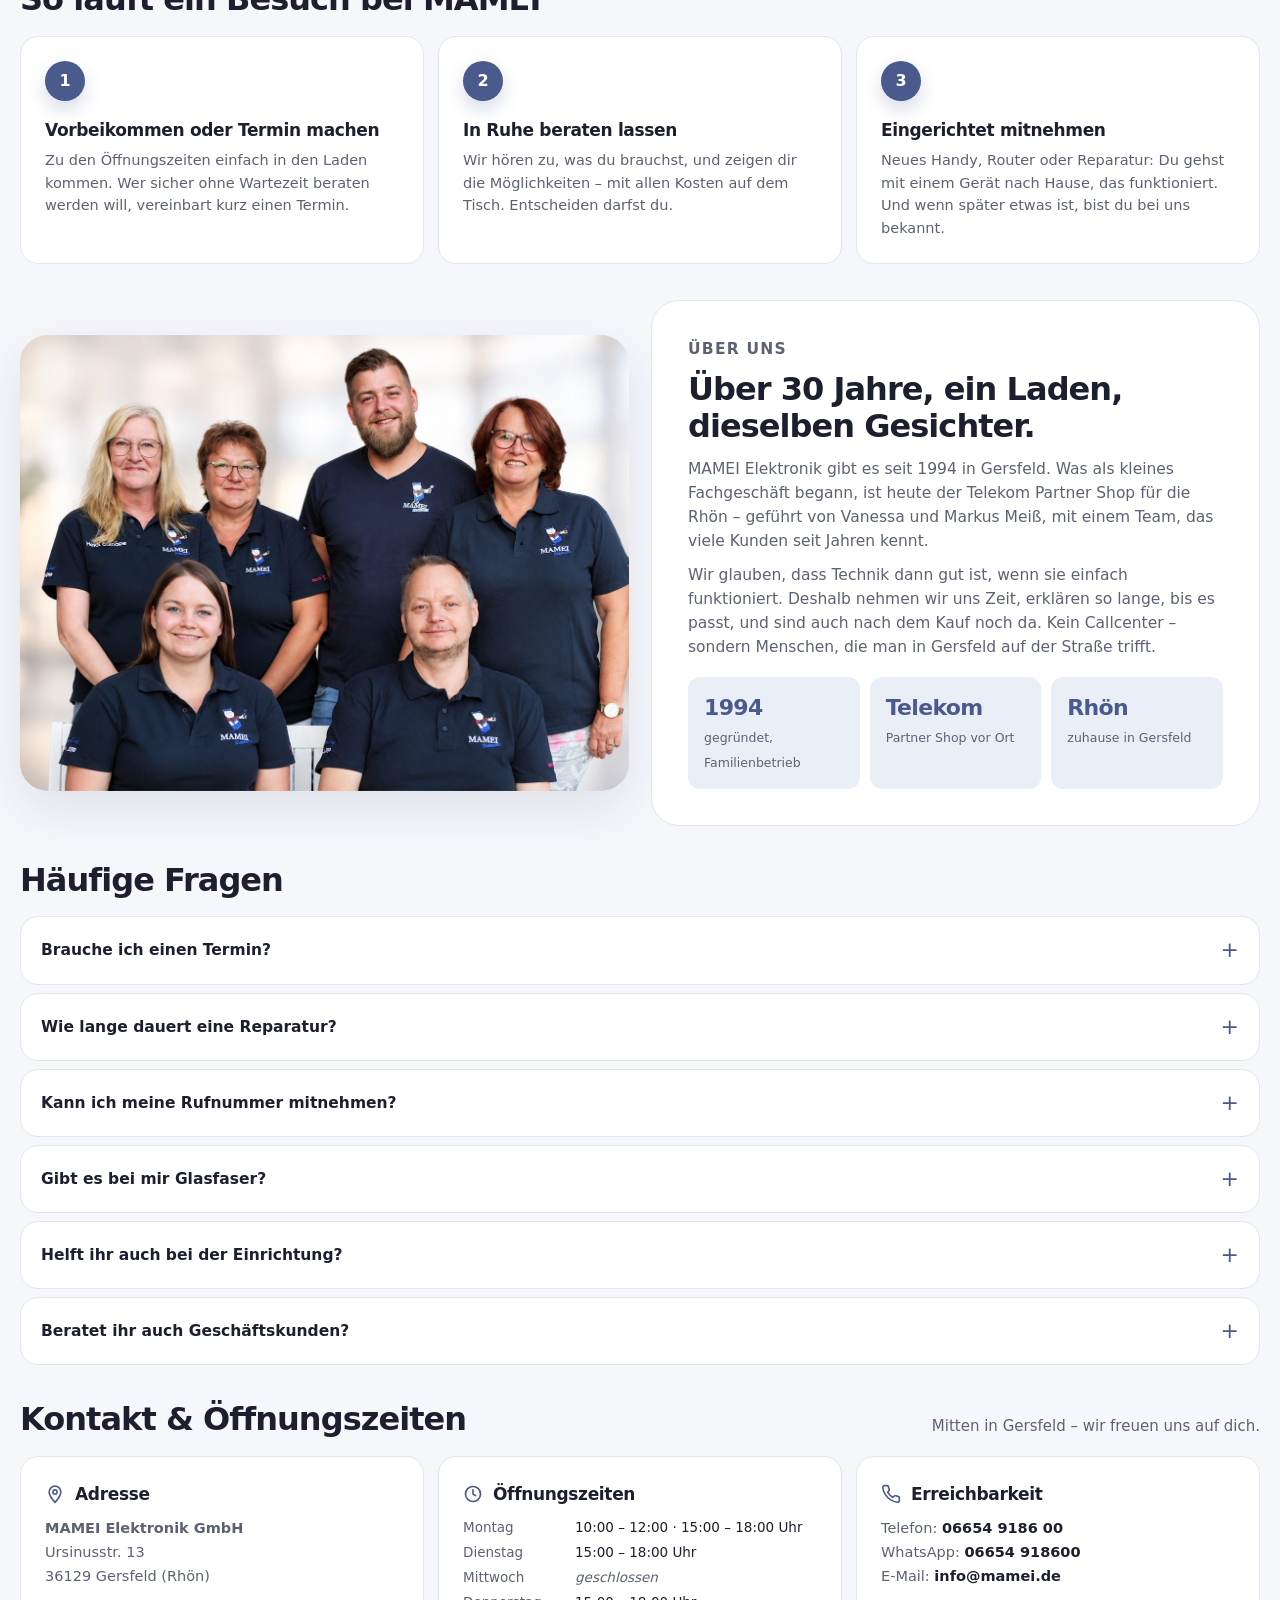
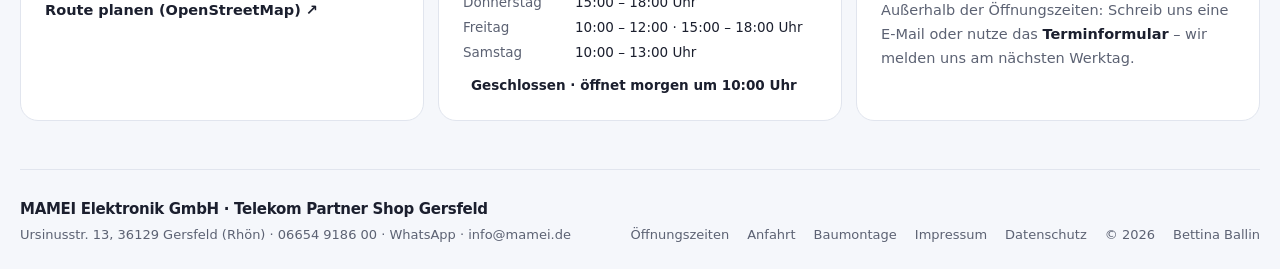
==== commit d38f81aa: "added store pictures" ====
--- a/index.html
+++ b/index.html
@@ -90,7 +90,16 @@
           </div>
         </div>
         <div class="hero-visual">
-          <img class="hero-image" src="assets/img/hero-smartphone.jpg" width="1400" height="933" alt="Aktuelles Smartphone im Telekom Partner Shop" fetchpriority="high">
+          <div class="hero-slides" data-slideshow aria-label="Eindrücke aus dem Laden">
+            <img class="hero-image is-active" src="assets/img/hero-laden.jpg" width="1600" height="747" alt="Der Laden von MAMEI Elektronik in Gersfeld: Beratungstheke und Vitrinen mit Smartphones" fetchpriority="high">
+            <img class="hero-image" src="assets/img/hero-zubehoer.jpg" width="1600" height="900" alt="Zubehörwand mit Hüllen und Schutzfolien bei MAMEI Elektronik" loading="lazy" decoding="async">
+            <img class="hero-image" src="assets/img/hero-theke.jpg" width="1600" height="747" alt="Verkaufstheke mit Telekom-Angeboten und Geräten bei MAMEI Elektronik" loading="lazy" decoding="async">
+          </div>
+          <div class="hero-dots" role="tablist" aria-label="Bild wählen">
+            <button type="button" class="is-active" role="tab" aria-selected="true" aria-label="Bild 1"></button>
+            <button type="button" role="tab" aria-selected="false" aria-label="Bild 2"></button>
+            <button type="button" role="tab" aria-selected="false" aria-label="Bild 3"></button>
+          </div>
           <span class="hero-status" data-open-status><i class="status-dot" aria-hidden="true"></i><span data-open-text>Öffnungszeiten siehe unten</span></span>
         </div>
       </section>
--- a/assets/css/style.css
+++ b/assets/css/style.css
@@ -89,10 +89,10 @@
 .desktop-nav { display: flex; align-items: center; gap: 4px; margin-left: auto; }
 .desktop-nav a { padding: 10px 14px; border-radius: 10px; font-size: 15px; font-weight: 600; white-space: nowrap; transition: background .2s, color .2s; }
 .desktop-nav a:hover, .desktop-nav a[aria-current="page"] { background: var(--surface); color: var(--accent); }
-.header-actions { display: flex; align-items: center; gap: 14px; }
+.header-actions { display: flex; align-items: center; gap: 14px; flex-shrink: 0; }
 .header-phone { display: inline-flex; align-items: center; gap: 8px; font-weight: 700; font-size: 15px; white-space: nowrap; }
 .header-phone svg { width: 18px; height: 18px; stroke: var(--accent); fill: none; stroke-width: 2; stroke-linecap: round; stroke-linejoin: round; }
-.header-actions .button { min-height: 44px; padding: 10px 18px; font-size: 14px; }
+.header-actions .button { min-height: 44px; padding: 10px 18px; font-size: 14px; white-space: nowrap; flex-shrink: 0; }
 .icon-button { width: 44px; height: 44px; display: grid; place-items: center; border: 1px solid var(--line); border-radius: 10px; background: var(--surface); color: var(--ink); cursor: pointer; }
 .icon-button svg { width: 20px; height: 20px; stroke: currentColor; fill: none; stroke-width: 2; stroke-linecap: round; }
 .menu-toggle { display: none; }
@@ -121,7 +121,13 @@
 .usp:last-child { border-right: 0; margin-right: 0; padding-right: 0; }
 .usp svg { width: 30px; height: 30px; stroke: var(--accent); fill: none; stroke-width: 1.8; stroke-linecap: round; stroke-linejoin: round; flex-shrink: 0; }
 .hero-visual { position: relative; }
-.hero-image { width: 100%; aspect-ratio: 3 / 2; object-fit: cover; border-radius: 24px; box-shadow: 0 30px 60px rgba(31, 39, 66, .18); }
+.hero-slides { position: relative; width: 100%; aspect-ratio: 16 / 10; border-radius: 24px; overflow: hidden; background: var(--accent-soft); box-shadow: 0 30px 60px rgba(31, 39, 66, .18); }
+.hero-image { position: absolute; inset: 0; width: 100%; height: 100%; object-fit: cover; object-position: center; opacity: 0; transition: opacity 1.1s ease; }
+.hero-image.is-active { opacity: 1; }
+.hero-dots { position: absolute; right: 18px; bottom: 22px; display: flex; gap: 6px; z-index: 2; }
+.hero-dots button { width: 9px; height: 9px; padding: 0; border: 0; border-radius: 50%; background: rgba(255, 255, 255, .55); cursor: pointer; transition: background .2s, transform .2s; }
+.hero-dots button.is-active { background: #fff; transform: scale(1.25); }
+.hero-dots button:focus-visible { outline: 2px solid #fff; outline-offset: 2px; }
 .hero-status {
   position: absolute; left: 18px; bottom: 18px; display: inline-flex; align-items: center; gap: 8px;
   padding: 9px 14px; border-radius: 999px; background: rgba(255, 255, 255, .94); font-size: 13px; font-weight: 600; box-shadow: var(--shadow-sm);
@@ -282,7 +288,7 @@
 @media (max-width: 1240px) {
   .desktop-nav a { padding: 9px 10px; font-size: 14px; }
 }
-@media (max-width: 1180px) {
+@media (max-width: 1360px) {
   .header-phone { display: none; }
 }
 @media (max-width: 1040px) {
@@ -291,7 +297,7 @@
   .header-actions { margin-left: auto; }
   .hero { grid-template-columns: 1fr; }
   .hero-visual { order: -1; }
-  .hero-image { aspect-ratio: 16 / 10; }
+  .hero-slides { aspect-ratio: 16 / 10; }
   .detail-grid, .split, .about-grid { grid-template-columns: 1fr; }
   .steps, .contact-grid { grid-template-columns: 1fr 1fr; }
   .service-grid { grid-template-columns: repeat(2, minmax(0, 1fr)); }
@@ -313,7 +319,8 @@
   .hero-actions .button { width: 100%; }
   .usps { flex-direction: column; gap: 10px; margin-top: 22px; }
   .usp { border-right: 0; padding: 0; margin: 0; }
-  .hero-image { aspect-ratio: 4 / 3; border-radius: 18px; }
+  .hero-slides { aspect-ratio: 4 / 3; border-radius: 18px; }
+  .hero-dots { right: 12px; bottom: 14px; }
   .hero-status { left: 12px; bottom: 12px; font-size: 12px; white-space: nowrap; max-width: calc(100% - 24px); overflow: hidden; text-overflow: ellipsis; }
   .usp br { display: none; }
   .section { padding: 22px 0 6px; }
@@ -333,4 +340,4 @@
   html { scroll-behavior: auto; }
   *, *::before, *::after { transition-duration: .01ms !important; animation-duration: .01ms !important; }
 }
-@media print { .site-header, .mobile-bar, .hero-actions { display: none !important; } }
+@media print { .site-header, .mobile-bar, .hero-actions { display: none !important; } }
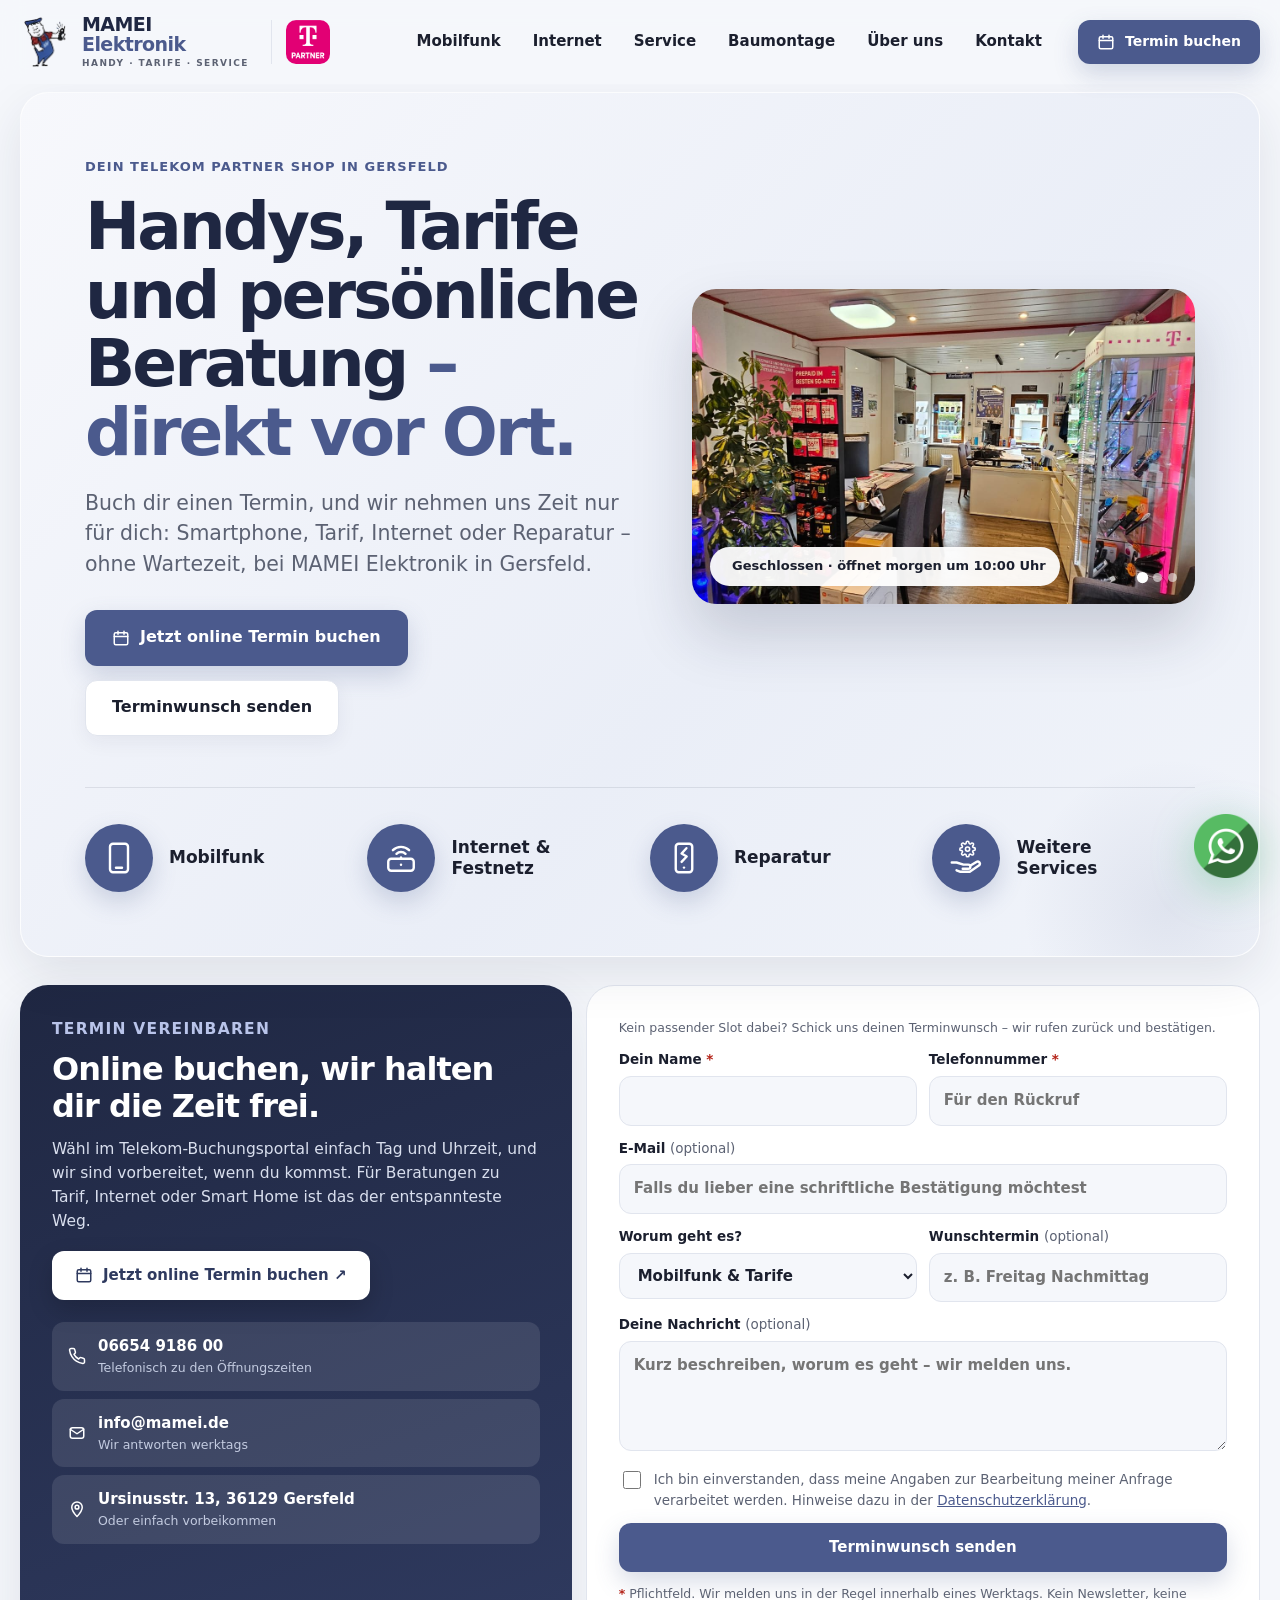
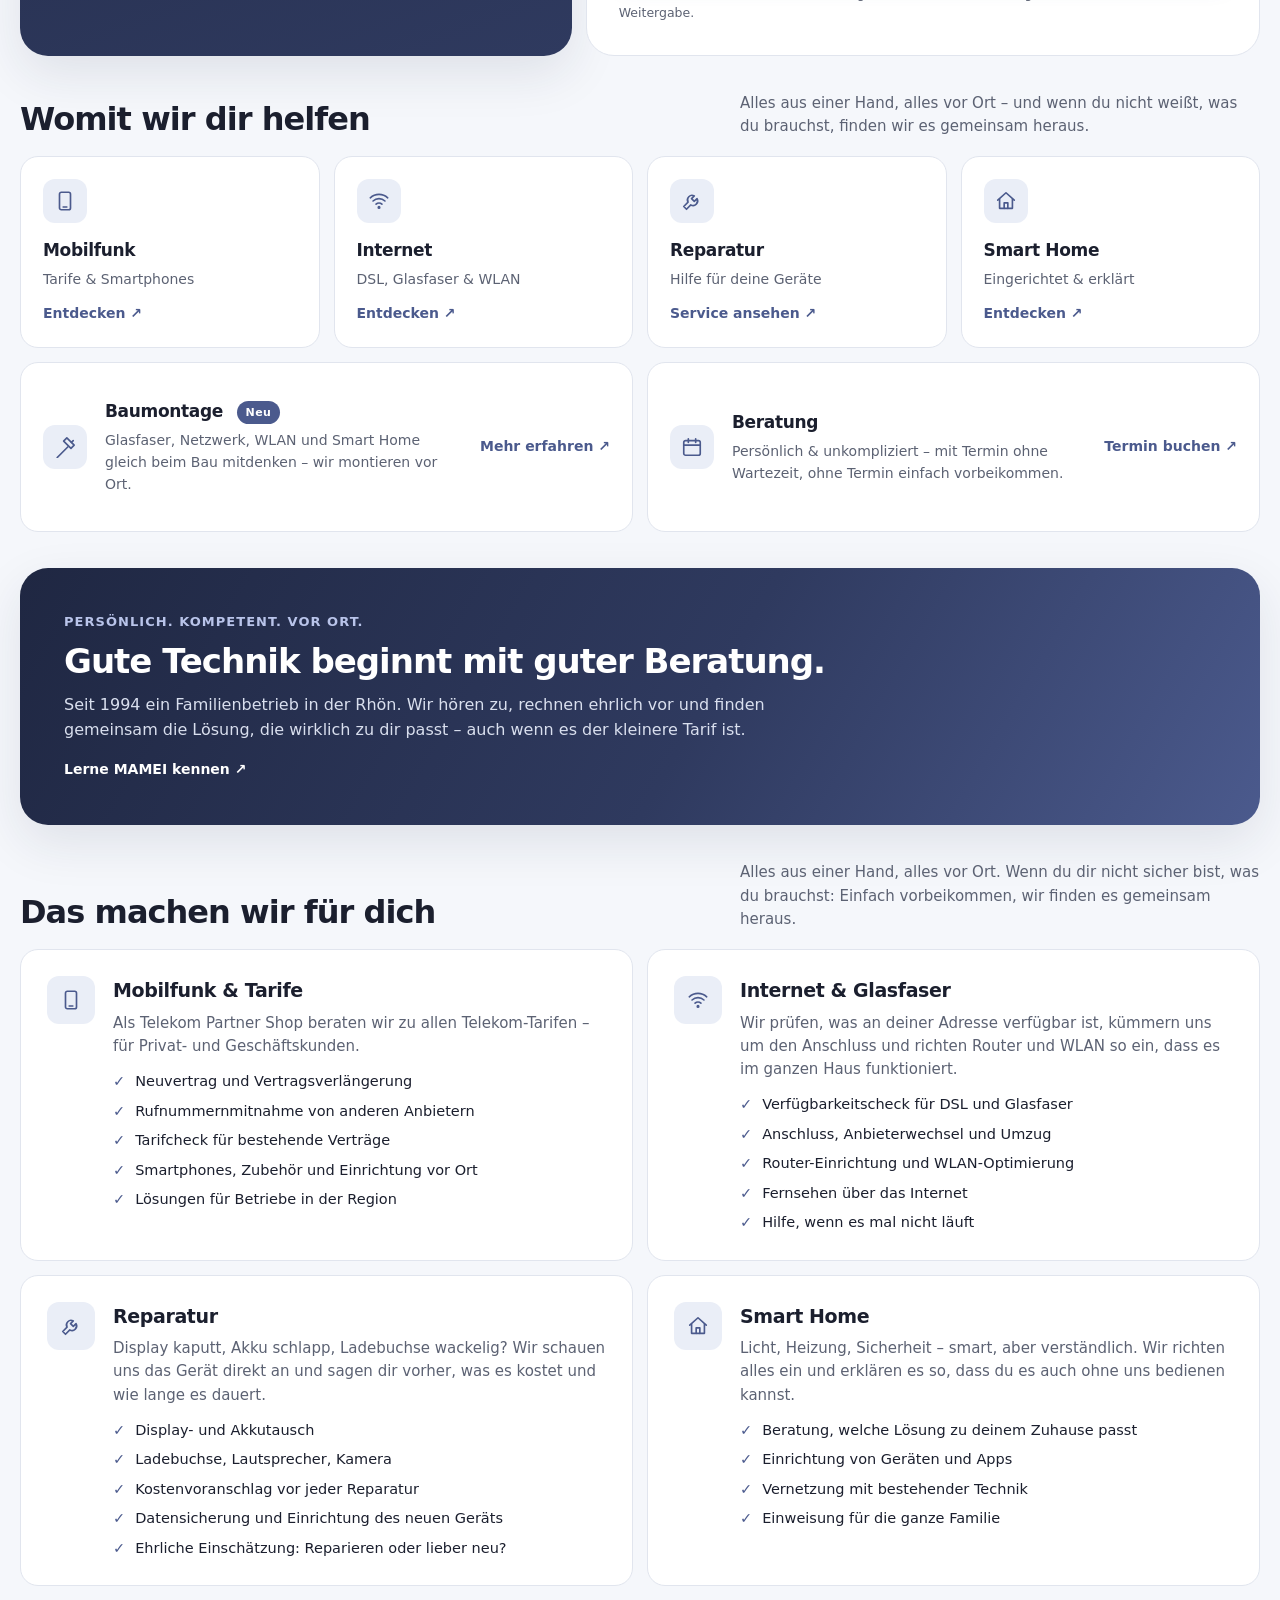
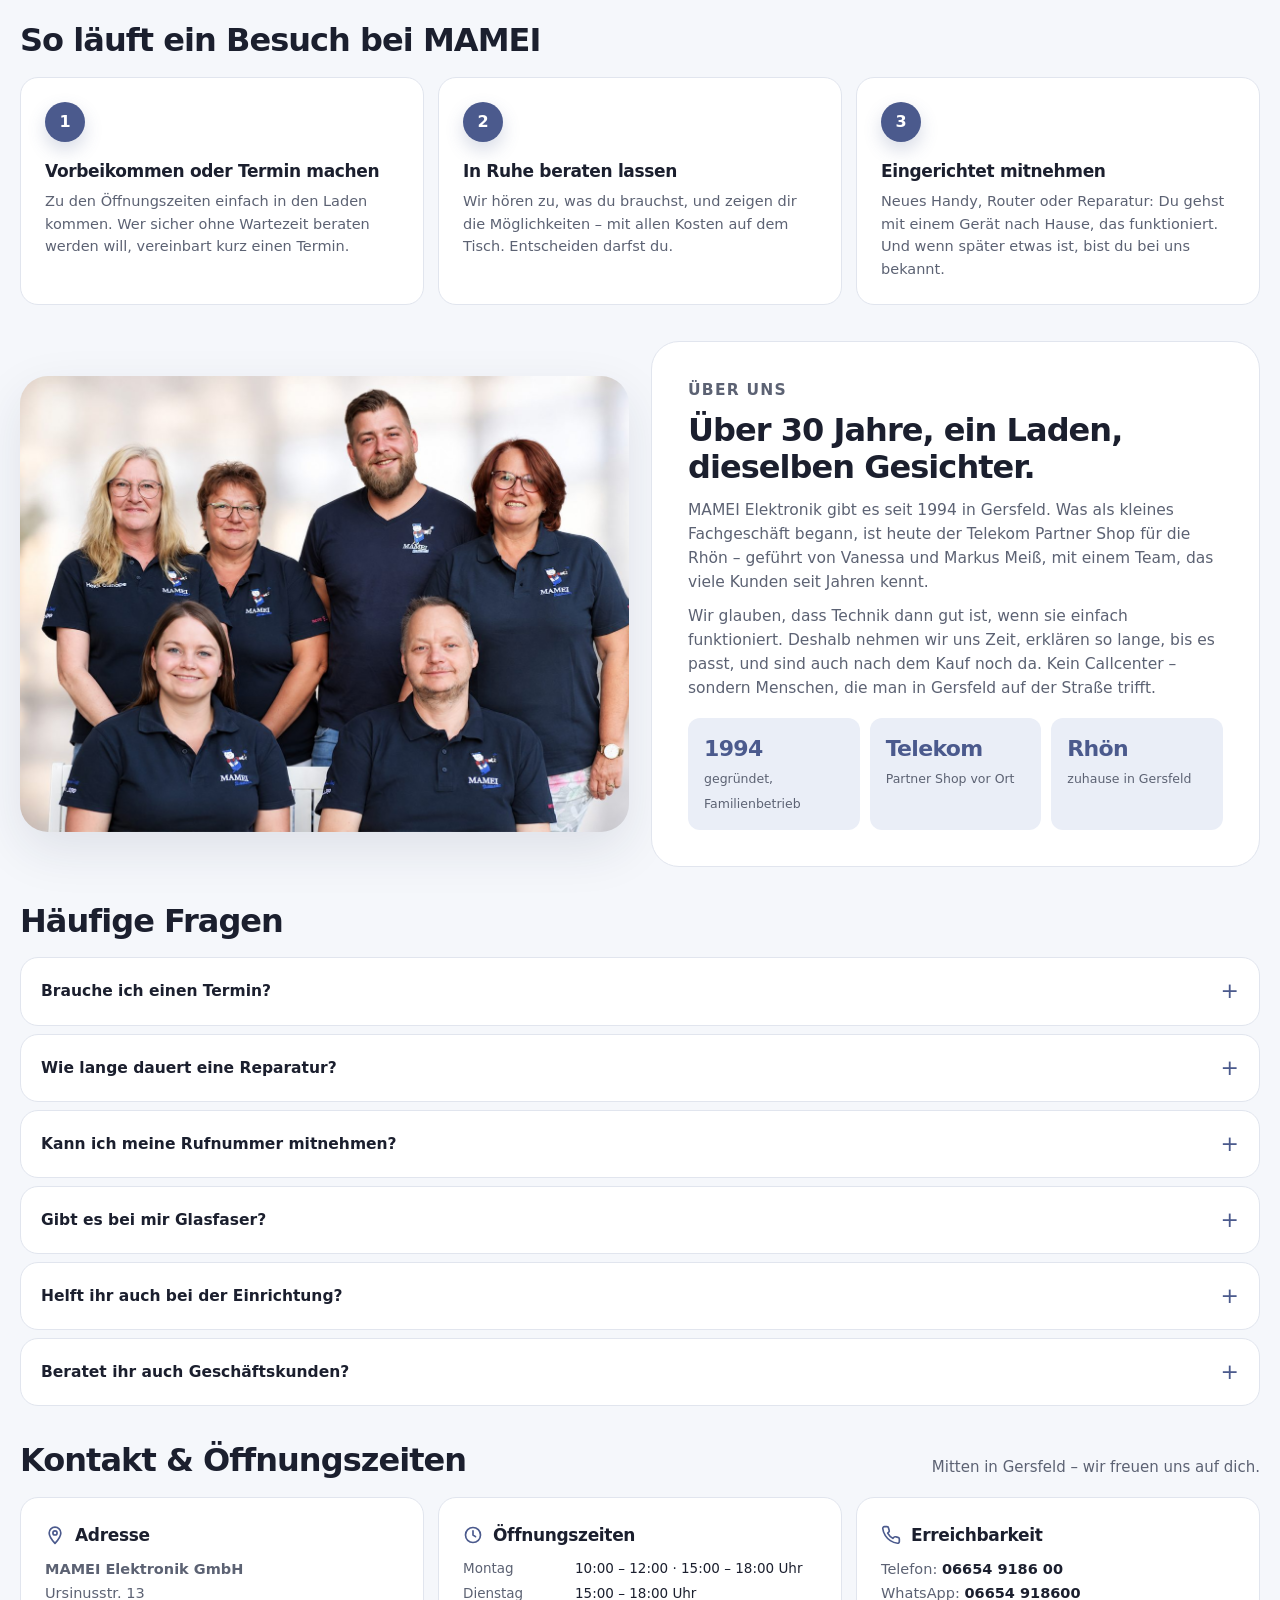
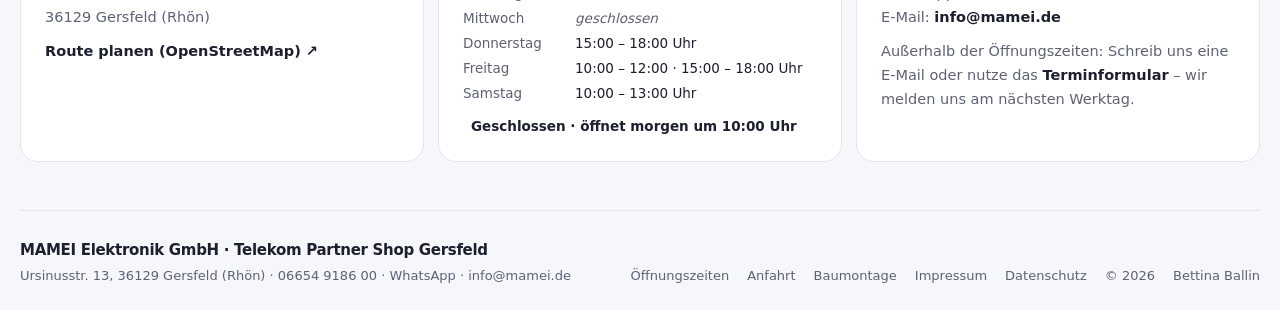
==== commit 59decef2: "Hero überarbeiten: Service-Leiste, pulsierender Termin-Button - Symbolzeile (Persönliche Beratung / " ====
--- a/index.html
+++ b/index.html
@@ -79,14 +79,8 @@
           <h1 id="hero-title">Handys, Tarife und persönliche Beratung <span class="highlight">– direkt vor Ort.</span></h1>
           <p class="hero-copy">Buch dir einen Termin, und wir nehmen uns Zeit nur für dich: Smartphone, Tarif, Internet oder Reparatur – ohne Wartezeit, bei MAMEI Elektronik in Gersfeld.</p>
           <div class="hero-actions">
-            <a class="button button-primary" href="https://www.telekom.de/telekom-shops/terminvereinbarung/#/service-selection?customertype=pk&vpnr=4000616182" target="_blank" rel="noopener noreferrer"><svg viewBox="0 0 24 24" aria-hidden="true"><rect x="3" y="5" width="18" height="16" rx="2"/><path d="M16 3v4M8 3v4M3 10h18"/></svg> Jetzt online Termin buchen</a>
+            <a class="button button-primary button-pulse" href="https://www.telekom.de/telekom-shops/terminvereinbarung/#/service-selection?customertype=pk&vpnr=4000616182" target="_blank" rel="noopener noreferrer"><svg viewBox="0 0 24 24" aria-hidden="true"><rect x="3" y="5" width="18" height="16" rx="2"/><path d="M16 3v4M8 3v4M3 10h18"/></svg> Jetzt online Termin buchen</a>
             <a class="button button-outline" href="#termin">Terminwunsch senden</a>
-          </div>
-          <p class="hero-hint">Lieber anrufen oder schreiben? <a href="tel:+496654918600">06654 9186 00</a> · <a href="https://wa.me/496654918600?text=Hallo%20MAMEI%2C%20ich%20habe%20eine%20Frage%3A%20" target="_blank" rel="noopener noreferrer">WhatsApp</a></p>
-          <div class="usps" aria-label="Das zeichnet uns aus">
-            <div class="usp"><svg viewBox="0 0 24 24" aria-hidden="true"><path d="M5 15l-1 5 5-1 9.5-9.5a3.5 3.5 0 0 0-5-5L4 14"/><path d="M14 6l4 4"/><path d="M9 11l4 4"/></svg><span>Persönliche<br>Beratung</span></div>
-            <div class="usp"><svg viewBox="0 0 24 24" aria-hidden="true"><path d="M6 3h12l4 6-10 12L2 9z"/><path d="M2 9h20M10 3l2 6 2-6M12 9v12"/></svg><span>Top-Tarife<br>der Telekom</span></div>
-            <div class="usp"><svg viewBox="0 0 24 24" aria-hidden="true"><circle cx="12" cy="12" r="3"/><path d="M19.4 15a1.7 1.7 0 0 0 .3 1.8l.1.1a2 2 0 1 1-2.8 2.8l-.1-.1a1.7 1.7 0 0 0-1.8-.3 1.7 1.7 0 0 0-1 1.5V21a2 2 0 1 1-4 0v-.1a1.7 1.7 0 0 0-1.1-1.5 1.7 1.7 0 0 0-1.8.3l-.1.1a2 2 0 1 1-2.8-2.8l.1-.1a1.7 1.7 0 0 0 .3-1.8 1.7 1.7 0 0 0-1.5-1H3a2 2 0 1 1 0-4h.1a1.7 1.7 0 0 0 1.5-1.1 1.7 1.7 0 0 0-.3-1.8l-.1-.1a2 2 0 1 1 2.8-2.8l.1.1a1.7 1.7 0 0 0 1.8.3H9a1.7 1.7 0 0 0 1-1.5V3a2 2 0 1 1 4 0v.1a1.7 1.7 0 0 0 1 1.5 1.7 1.7 0 0 0 1.8-.3l.1-.1a2 2 0 1 1 2.8 2.8l-.1.1a1.7 1.7 0 0 0-.3 1.8V9a1.7 1.7 0 0 0 1.5 1H21a2 2 0 1 1 0 4h-.1a1.7 1.7 0 0 0-1.5 1z"/></svg><span>Service &amp;<br>Einrichtung</span></div>
           </div>
         </div>
         <div class="hero-visual">
@@ -102,6 +96,12 @@
           </div>
           <span class="hero-status" data-open-status><i class="status-dot" aria-hidden="true"></i><span data-open-text>Öffnungszeiten siehe unten</span></span>
         </div>
+        <nav class="hero-services" aria-label="Unsere Services">
+          <a href="#mobilfunk"><span class="hero-service-icon"><svg viewBox="0 0 24 24" aria-hidden="true"><rect x="6" y="2.5" width="12" height="19" rx="2"/><path d="M10 18.5h4"/></svg></span><span>Mobilfunk</span></a>
+          <a href="#internet"><span class="hero-service-icon"><svg viewBox="0 0 24 24" aria-hidden="true"><rect x="3.5" y="12.5" width="17" height="8" rx="2"/><path d="M12 16.5h.01"/><path d="M9 9.2a4.3 4.3 0 0 1 6 0M6.6 6.8a7.7 7.7 0 0 1 10.8 0"/><path d="M12 11.6v.9"/></svg></span><span>Internet &amp;<br>Festnetz</span></a>
+          <a href="#reparatur"><span class="hero-service-icon"><svg viewBox="0 0 24 24" aria-hidden="true"><rect x="6.5" y="2.5" width="11" height="19" rx="2"/><path d="M13.6 5.5 10.4 9l3.4 2-3.4 3.6"/><path d="M12 18.4h.01"/></svg></span><span>Reparatur</span></a>
+          <a href="#leistungen"><span class="hero-service-icon"><svg viewBox="0 0 24 24" aria-hidden="true"><g transform="translate(7.4 .4) scale(.47)"><circle cx="12" cy="12" r="3" vector-effect="non-scaling-stroke"/><path vector-effect="non-scaling-stroke" d="M19.4 15a1.7 1.7 0 0 0 .3 1.8l.1.1a2 2 0 1 1-2.8 2.8l-.1-.1a1.7 1.7 0 0 0-1.8-.3 1.7 1.7 0 0 0-1 1.5V21a2 2 0 1 1-4 0v-.1a1.7 1.7 0 0 0-1.1-1.5 1.7 1.7 0 0 0-1.8.3l-.1.1a2 2 0 1 1-2.8-2.8l.1-.1a1.7 1.7 0 0 0 .3-1.8 1.7 1.7 0 0 0-1.5-1H3a2 2 0 1 1 0-4h.1a1.7 1.7 0 0 0 1.5-1.1 1.7 1.7 0 0 0-.3-1.8l-.1-.1a2 2 0 1 1 2.8-2.8l.1.1a1.7 1.7 0 0 0 1.8.3H9a1.7 1.7 0 0 0 1-1.5V3a2 2 0 1 1 4 0v.1a1.7 1.7 0 0 0 1 1.5 1.7 1.7 0 0 0 1.8-.3l.1-.1a2 2 0 1 1 2.8 2.8l-.1.1a1.7 1.7 0 0 0-.3 1.8V9a1.7 1.7 0 0 0 1.5 1H21a2 2 0 1 1 0 4h-.1a1.7 1.7 0 0 0-1.5 1z"/></g><path d="M2.5 15h3.2l4.6 1.4h3.2a1.4 1.4 0 0 1 0 2.8H9.8"/><path d="M5.7 20.2l2.6 1h6.2l6.3-4.3a1.5 1.5 0 0 0-1.9-2.3l-3.6 2.3"/></svg></span><span>Weitere<br>Services</span></a>
+        </nav>
       </section>
 
       <section class="section" id="termin" aria-labelledby="termin-title">
@@ -312,7 +312,7 @@
       <a href="impressum.html">Impressum</a>
       <a href="datenschutz.html">Datenschutz</a>
       <span>© <span data-year>2026</span></span>
-      <a href="https://bballin.me/" target="_blank" rel="noopener noreferrer author" title="Website von Bettina Ballin">Bettina Ballin</a>
+      <a href="https://bettyballin.github.io/website/en/" target="_blank" rel="noopener noreferrer author" title="Website von Bettina Ballin">Bettina Ballin</a>
     </div>
   </footer>
 
--- a/assets/css/style.css
+++ b/assets/css/style.css
@@ -36,6 +36,7 @@
   margin: 0; background: var(--page); color: var(--ink);
   font-family: "Plus Jakarta Sans", ui-sans-serif, system-ui, -apple-system, "Segoe UI", sans-serif;
   font-size: 16px; line-height: 1.55; -webkit-font-smoothing: antialiased;
+  overflow-x: clip; /* horizontale Einblendungen dürfen keinen Querscroll erzeugen */
 }
 a { color: inherit; text-decoration: none; }
 button, input, select, textarea { font: inherit; }
@@ -66,6 +67,15 @@
 .button svg { width: 18px; height: 18px; stroke: currentColor; fill: none; stroke-width: 2; stroke-linecap: round; stroke-linejoin: round; flex-shrink: 0; }
 .button-primary { color: #fff; background: var(--accent); box-shadow: 0 10px 24px var(--accent-glow); }
 .button-primary:hover { background: var(--accent-dark); }
+/* Sanftes Aufpulsieren des Haupt-Buttons (wie auf der bisherigen Website) */
+.button-pulse { animation: cta-pulse 2.6s ease-in-out 1.2s infinite; }
+.button-pulse:hover, .button-pulse:focus-visible { animation: none; }
+@keyframes cta-pulse {
+  0%   { transform: scale(1);    box-shadow: 0 10px 24px var(--accent-glow), 0 0 0 0 rgba(75, 90, 141, .45); }
+  30%  { transform: scale(1.04); }
+  60%  { transform: scale(1);    box-shadow: 0 10px 24px var(--accent-glow), 0 0 0 14px rgba(75, 90, 141, 0); }
+  100% { transform: scale(1);    box-shadow: 0 10px 24px var(--accent-glow), 0 0 0 0 rgba(75, 90, 141, 0); }
+}
 .button-outline { color: var(--ink); background: var(--surface); border-color: var(--line); box-shadow: var(--shadow-sm); }
 .button-outline:hover { border-color: var(--accent); color: var(--accent); }
 .button-quiet { color: var(--ink); background: transparent; }
@@ -114,12 +124,6 @@
 .hero-copy { margin-top: 20px; color: var(--muted); font-size: clamp(16px, 1.6vw, 21px); max-width: 560px; line-height: 1.5; }
 .hero-actions { display: flex; flex-wrap: wrap; gap: 14px; margin-top: 30px; }
 .hero-actions .button { min-height: 56px; padding: 14px 26px; font-size: 16px; }
-.hero-hint { margin-top: 14px; font-size: 14px; color: var(--muted); }
-.hero-hint a { color: var(--accent); font-weight: 700; }
-.usps { display: flex; flex-wrap: wrap; margin-top: 34px; }
-.usp { display: flex; align-items: center; gap: 12px; padding: 4px 26px 4px 0; margin-right: 26px; border-right: 1px solid rgba(27, 26, 46, .14); font-size: 15px; font-weight: 600; line-height: 1.25; }
-.usp:last-child { border-right: 0; margin-right: 0; padding-right: 0; }
-.usp svg { width: 30px; height: 30px; stroke: var(--accent); fill: none; stroke-width: 1.8; stroke-linecap: round; stroke-linejoin: round; flex-shrink: 0; }
 .hero-visual { position: relative; }
 .hero-slides { position: relative; width: 100%; aspect-ratio: 16 / 10; border-radius: 24px; overflow: hidden; background: var(--accent-soft); box-shadow: 0 30px 60px rgba(31, 39, 66, .18); }
 .hero-image { position: absolute; inset: 0; width: 100%; height: 100%; object-fit: cover; object-position: center; opacity: 0; transition: opacity 1.1s ease; }
@@ -132,6 +136,19 @@
   position: absolute; left: 18px; bottom: 18px; display: inline-flex; align-items: center; gap: 8px;
   padding: 9px 14px; border-radius: 999px; background: rgba(255, 255, 255, .94); font-size: 13px; font-weight: 600; box-shadow: var(--shadow-sm);
 }
+/* Service-Leiste unten im Hero (angelehnt an die bisherige Website) */
+.hero-services {
+  grid-column: 1 / -1; display: grid; grid-template-columns: repeat(4, minmax(0, 1fr)); gap: 20px;
+  padding-top: clamp(24px, 3vw, 36px); border-top: 1px solid rgba(31, 39, 66, .10);
+}
+.hero-services a { display: flex; align-items: center; gap: 16px; font-size: 17px; font-weight: 600; line-height: 1.25; color: var(--ink); transition: color .2s; }
+.hero-service-icon {
+  width: 68px; height: 68px; flex-shrink: 0; border-radius: 50%; display: grid; place-items: center;
+  background: var(--accent); color: #fff; box-shadow: 0 10px 24px var(--accent-glow); transition: background .2s, transform .25s;
+}
+.hero-service-icon svg { width: 36px; height: 36px; stroke: currentColor; fill: none; stroke-width: 1.6; stroke-linecap: round; stroke-linejoin: round; }
+.hero-services a:hover { color: var(--accent); }
+.hero-services a:hover .hero-service-icon { background: var(--accent-dark); transform: translateY(-2px); }
 /* ---------- Leistungs-Karten ---------- */
 .service-grid { display: grid; grid-template-columns: repeat(4, minmax(0, 1fr)); gap: 14px; }
 .service-card {
@@ -273,12 +290,33 @@
 .wa-float {
   position: fixed; right: 22px; bottom: 22px; z-index: 70; display: block; width: 64px; height: 64px; border-radius: 50%;
   filter: drop-shadow(0 10px 22px rgba(31, 168, 85, .35));
-  opacity: 0; transform: translateY(16px) scale(.9); pointer-events: none; transition: opacity .25s, transform .25s;
-}
-.wa-float.is-visible { opacity: 1; transform: translateY(0) scale(1); pointer-events: auto; }
+  transition: transform .25s; animation: wa-in .5s var(--ease-out, ease-out) .6s backwards;
+}
+@keyframes wa-in { from { opacity: 0; transform: translateY(16px) scale(.9); } }
 .wa-float:hover { transform: translateY(-2px) scale(1.04); }
 .wa-float img { width: 100%; height: 100%; display: block; }
 .wa-float:focus-visible { outline: 3px solid rgba(31, 168, 85, .45); outline-offset: 4px; border-radius: 50%; }
+
+/* ---------- Scroll-Animationen ----------
+   Klassen werden nur per JS gesetzt (main.js) – ohne JS bleibt alles sichtbar.
+   .reveal: Element unterhalb des sichtbaren Bereichs, wartet auf Einblendung.
+   Varianten: .reveal-left / .reveal-right schieben horizontal herein. */
+:root { --ease-out: cubic-bezier(.16, 1, .3, 1); }
+.scroll-progress {
+  position: absolute; left: 0; right: 0; bottom: 0; height: 2px; pointer-events: none;
+  background: linear-gradient(90deg, var(--accent), #8a98c9);
+  transform-origin: 0 50%; transform: scaleX(var(--scroll, 0));
+}
+.reveal {
+  opacity: 0; transform: translate3d(0, 28px, 0);
+  transition: opacity .7s var(--ease-out), transform .9s var(--ease-out);
+  transition-delay: var(--reveal-delay, 0ms);
+}
+.reveal.reveal-left { transform: translate3d(-40px, 0, 0); }
+.reveal.reveal-right { transform: translate3d(40px, 0, 0); }
+.reveal.is-revealed { opacity: 1; transform: none; }
+.steps .reveal .step-num { transform: scale(.6); opacity: 0; transition: transform .6s var(--ease-out), opacity .4s; transition-delay: calc(var(--reveal-delay, 0ms) + 180ms); }
+.steps .reveal.is-revealed .step-num { transform: none; opacity: 1; }
 
 /* ---------- Responsive ---------- */
 @media (max-width: 1560px) {
@@ -298,11 +336,13 @@
   .hero { grid-template-columns: 1fr; }
   .hero-visual { order: -1; }
   .hero-slides { aspect-ratio: 16 / 10; }
+  .hero-services { grid-template-columns: repeat(2, minmax(0, 1fr)); gap: 18px 16px; }
   .detail-grid, .split, .about-grid { grid-template-columns: 1fr; }
   .steps, .contact-grid { grid-template-columns: 1fr 1fr; }
   .service-grid { grid-template-columns: repeat(2, minmax(0, 1fr)); }
   .about-grid .offer-image { aspect-ratio: 16 / 10; }
   .section-heading { flex-direction: column; align-items: flex-start; gap: 6px; }
+  .reveal.reveal-left, .reveal.reveal-right { transform: translate3d(0, 28px, 0); }
 }
 @media (max-width: 640px) {
   .wrap { width: min(100% - 24px, 1240px); }
@@ -317,12 +357,13 @@
   .hero-copy { font-size: 15.5px; margin-top: 14px; }
   .hero-actions { margin-top: 20px; }
   .hero-actions .button { width: 100%; }
-  .usps { flex-direction: column; gap: 10px; margin-top: 22px; }
-  .usp { border-right: 0; padding: 0; margin: 0; }
   .hero-slides { aspect-ratio: 4 / 3; border-radius: 18px; }
   .hero-dots { right: 12px; bottom: 14px; }
+  .hero-services { gap: 16px 12px; padding-top: 20px; }
+  .hero-services a { gap: 10px; font-size: 14.5px; }
+  .hero-service-icon { width: 50px; height: 50px; }
+  .hero-service-icon svg { width: 27px; height: 27px; }
   .hero-status { left: 12px; bottom: 12px; font-size: 12px; white-space: nowrap; max-width: calc(100% - 24px); overflow: hidden; text-overflow: ellipsis; }
-  .usp br { display: none; }
   .section { padding: 22px 0 6px; }
   .service-grid { grid-template-columns: 1fr; gap: 10px; }
   .service-card.wide { grid-column: span 1; flex-direction: column; align-items: flex-start; }
@@ -339,5 +380,9 @@
 @media (prefers-reduced-motion: reduce) {
   html { scroll-behavior: auto; }
   *, *::before, *::after { transition-duration: .01ms !important; animation-duration: .01ms !important; }
-}
-@media print { .site-header, .mobile-bar, .hero-actions { display: none !important; } }+  .button-pulse, .wa-float { animation: none; }
+}
+@media print {
+  .site-header, .mobile-bar, .hero-actions { display: none !important; }
+  .reveal, .reveal .step-num { opacity: 1 !important; transform: none !important; }
+}
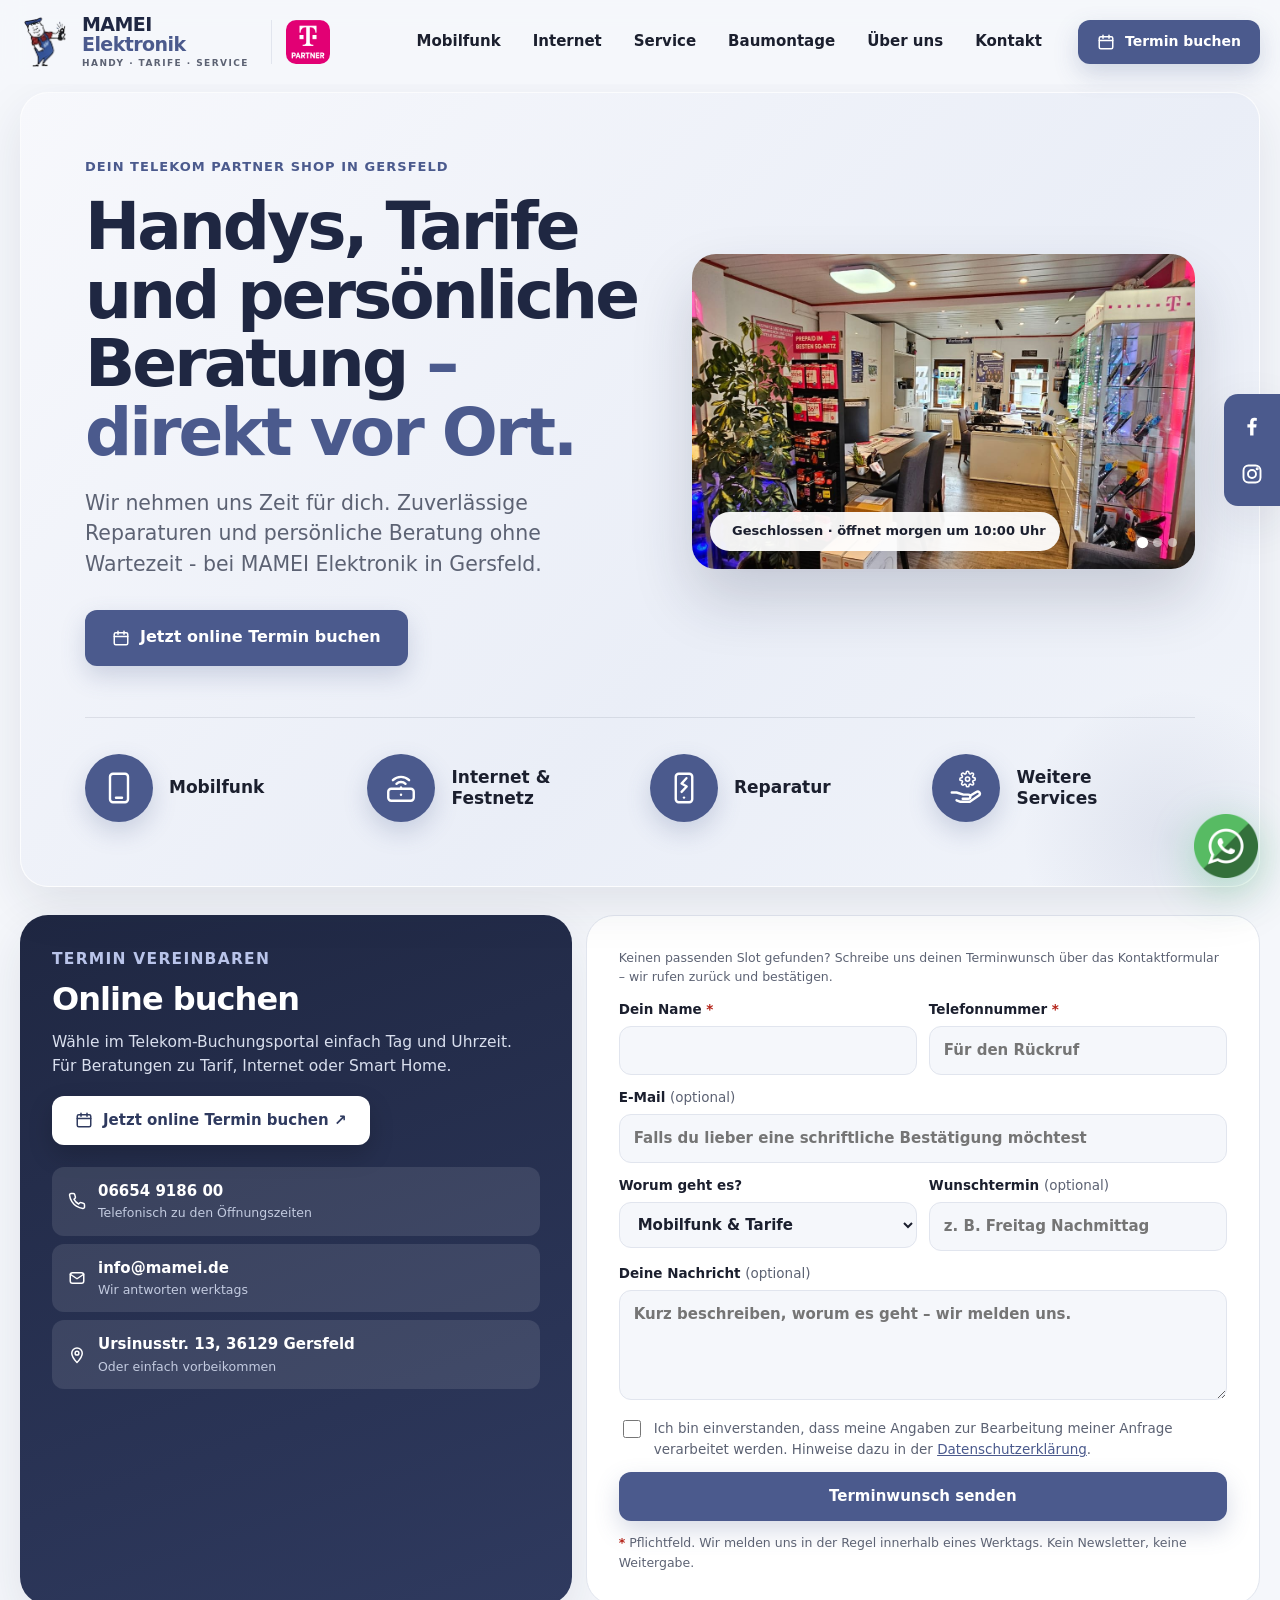
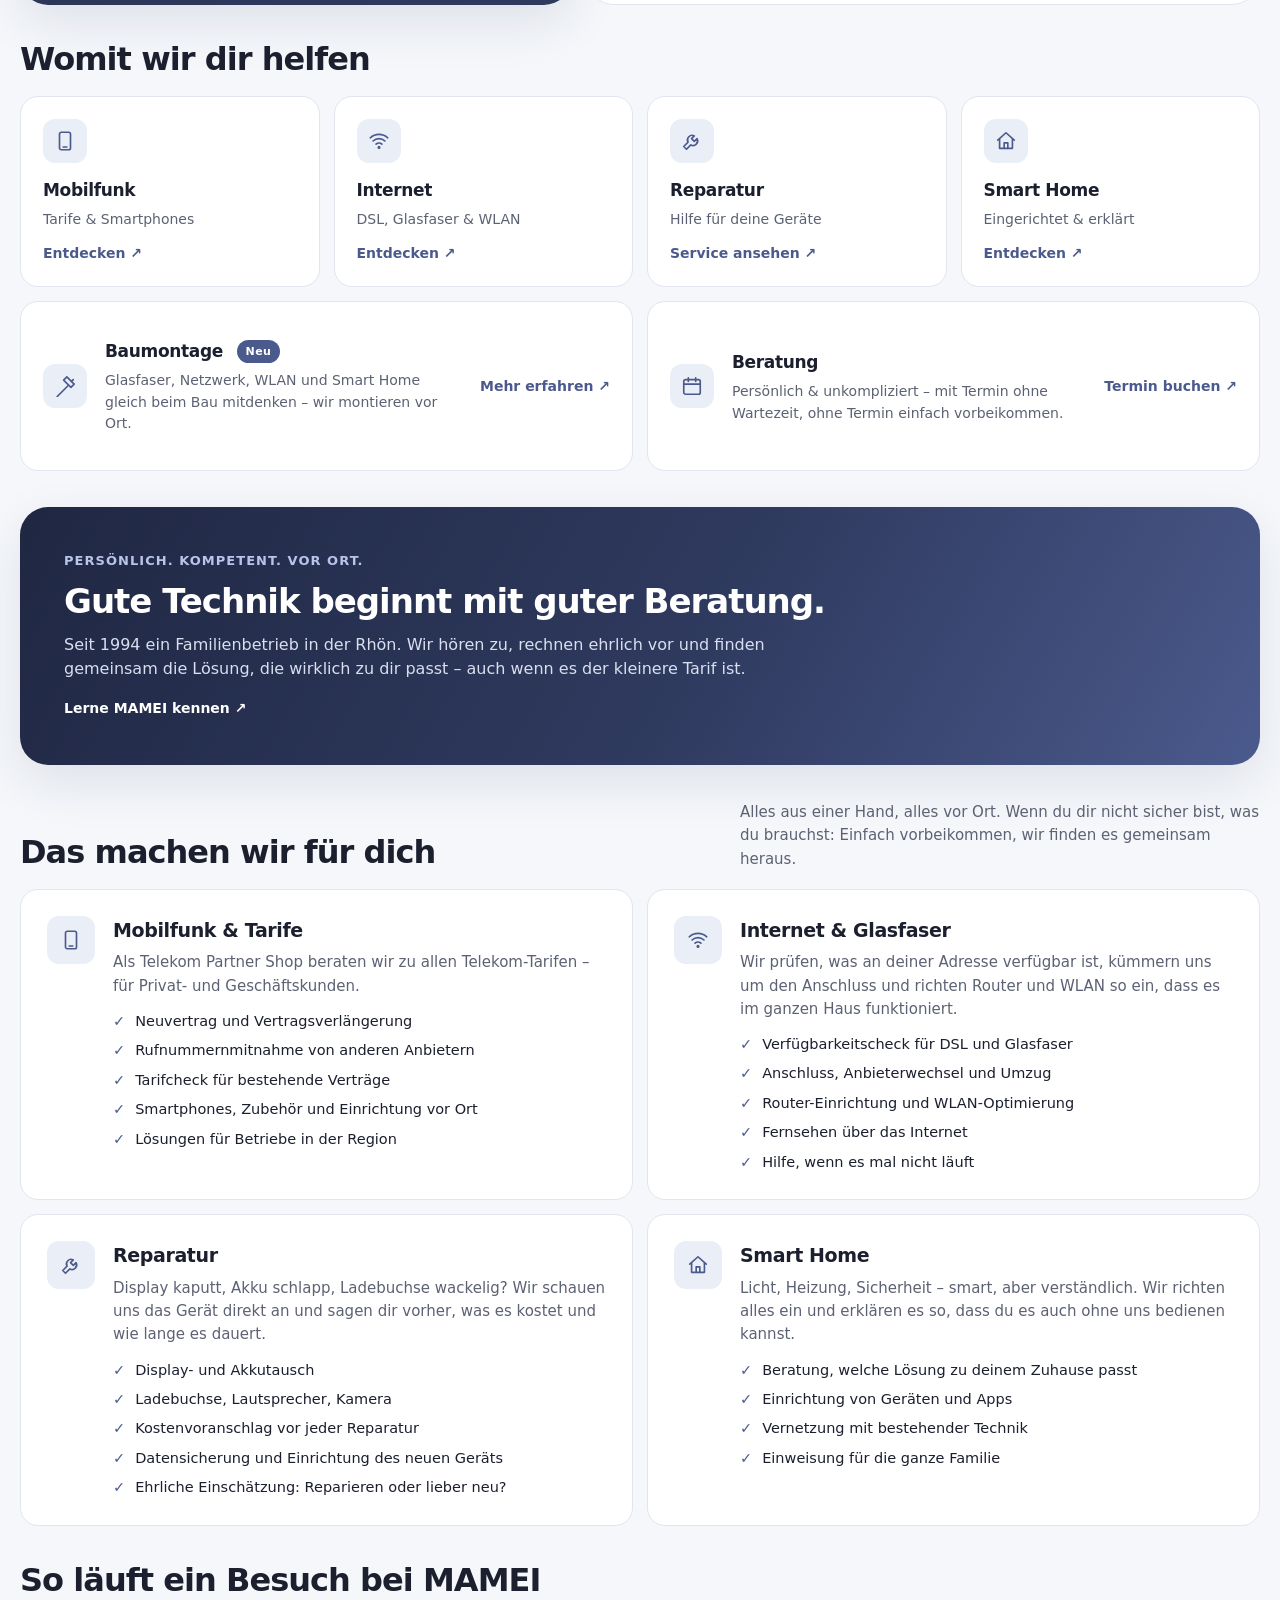
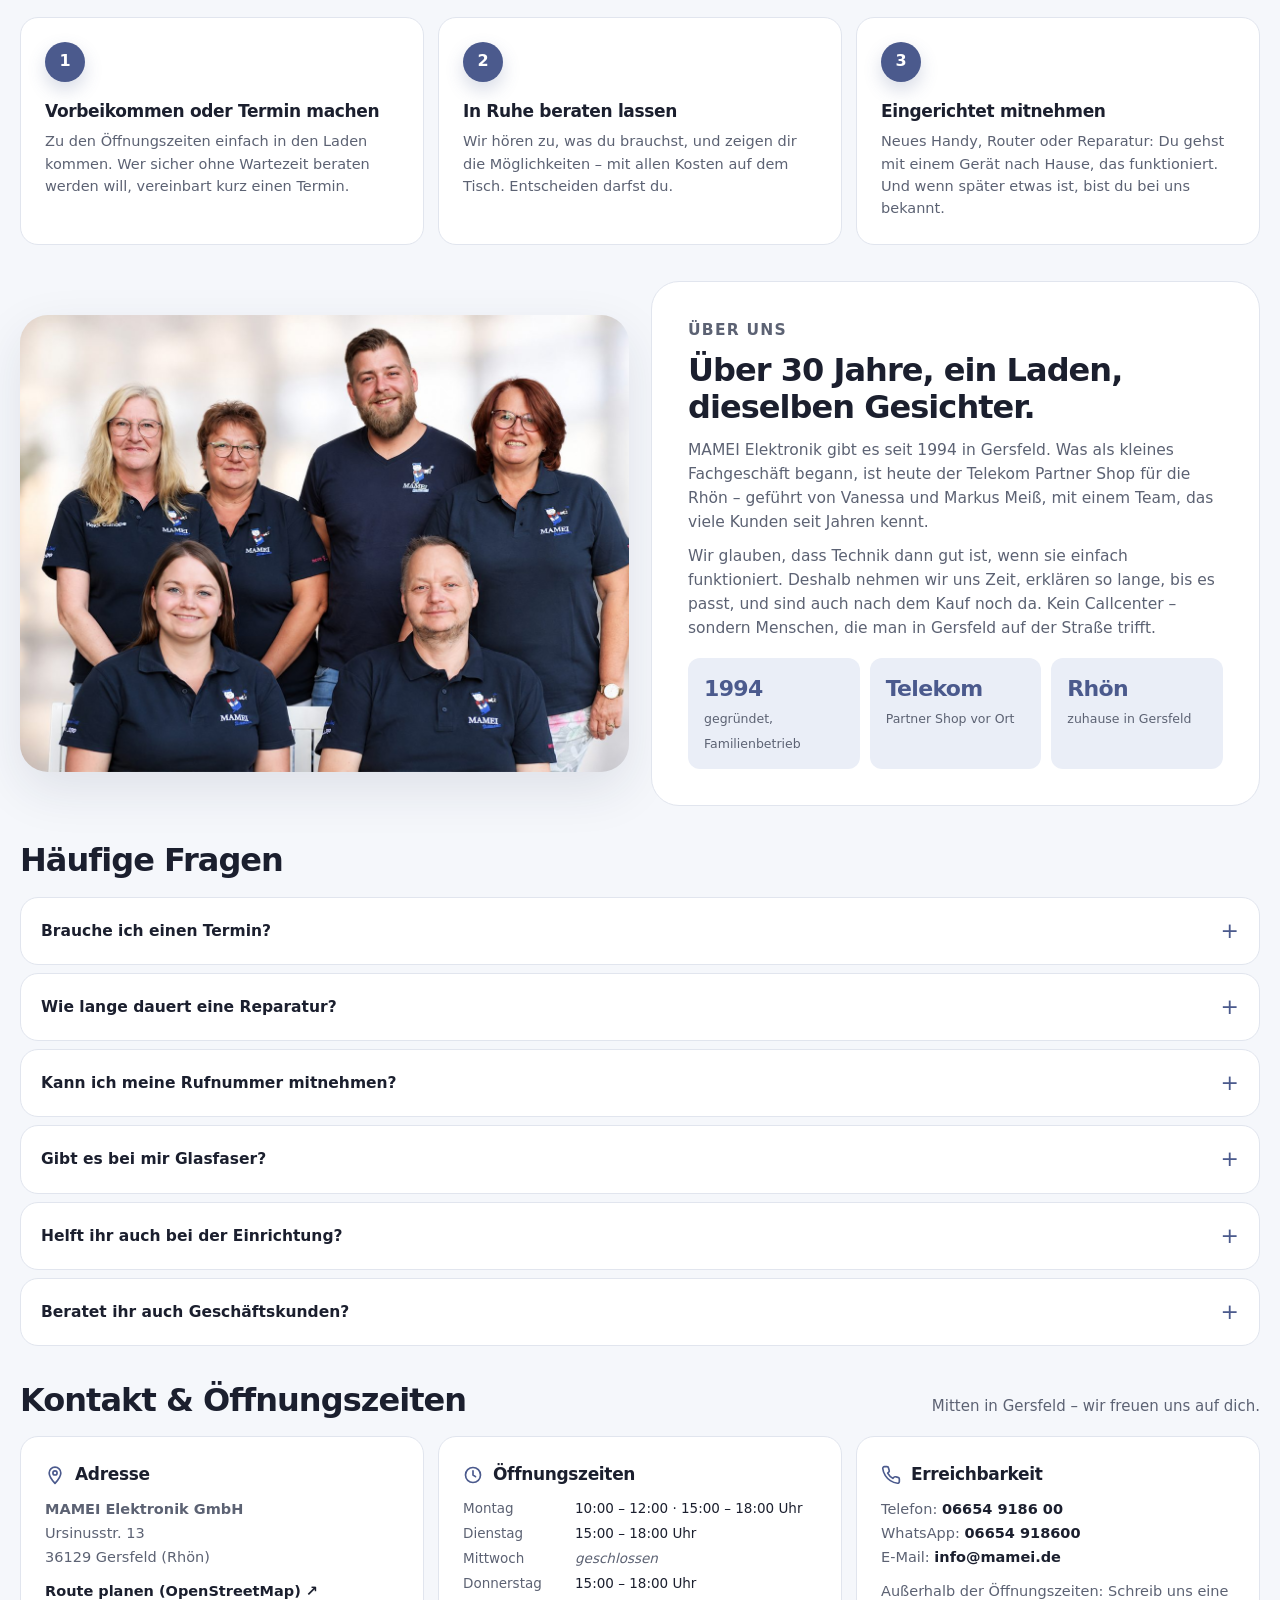
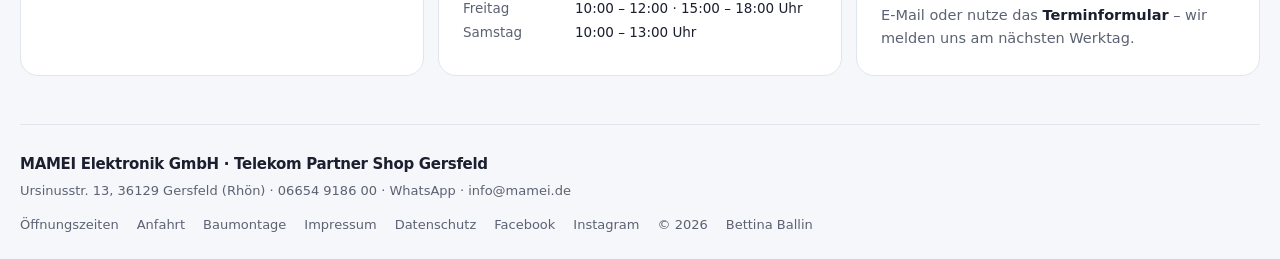
==== commit 83db8715: "texte update" ====
--- a/index.html
+++ b/index.html
@@ -77,10 +77,9 @@
         <div>
           <p class="eyebrow">Dein Telekom Partner Shop in Gersfeld</p>
           <h1 id="hero-title">Handys, Tarife und persönliche Beratung <span class="highlight">– direkt vor Ort.</span></h1>
-          <p class="hero-copy">Buch dir einen Termin, und wir nehmen uns Zeit nur für dich: Smartphone, Tarif, Internet oder Reparatur – ohne Wartezeit, bei MAMEI Elektronik in Gersfeld.</p>
+          <p class="hero-copy">Wir nehmen uns Zeit für dich. Zuverlässige Reparaturen und persönliche Beratung ohne Wartezeit - bei MAMEI Elektronik in Gersfeld.</p>
           <div class="hero-actions">
             <a class="button button-primary button-pulse" href="https://www.telekom.de/telekom-shops/terminvereinbarung/#/service-selection?customertype=pk&vpnr=4000616182" target="_blank" rel="noopener noreferrer"><svg viewBox="0 0 24 24" aria-hidden="true"><rect x="3" y="5" width="18" height="16" rx="2"/><path d="M16 3v4M8 3v4M3 10h18"/></svg> Jetzt online Termin buchen</a>
-            <a class="button button-outline" href="#termin">Terminwunsch senden</a>
           </div>
         </div>
         <div class="hero-visual">
@@ -108,8 +107,8 @@
         <div class="split">
           <div class="panel panel-dark">
             <p class="eyebrow">Termin vereinbaren</p>
-            <h2 id="termin-title">Online buchen, wir halten dir die Zeit frei.</h2>
-            <p>Wähl im Telekom-Buchungsportal einfach Tag und Uhrzeit, und wir sind vorbereitet, wenn du kommst. Für Beratungen zu Tarif, Internet oder Smart Home ist das der entspannteste Weg.</p>
+            <h2 id="termin-title">Online buchen</h2>
+            <p>Wähle im Telekom-Buchungsportal einfach Tag und Uhrzeit. Für Beratungen zu Tarif, Internet oder Smart Home.</p>
             <a class="button button-primary button-light-on-dark" href="https://www.telekom.de/telekom-shops/terminvereinbarung/#/service-selection?customertype=pk&vpnr=4000616182" target="_blank" rel="noopener noreferrer"><svg viewBox="0 0 24 24" aria-hidden="true"><rect x="3" y="5" width="18" height="16" rx="2"/><path d="M16 3v4M8 3v4M3 10h18"/></svg> Jetzt online Termin buchen ↗</a>
             <div class="contact-list">
               <a href="tel:+496654918600"><svg viewBox="0 0 24 24" aria-hidden="true"><path d="M22 16.9v3a2 2 0 0 1-2.2 2 19.8 19.8 0 0 1-8.6-3.1 19.5 19.5 0 0 1-6-6A19.8 19.8 0 0 1 2.1 4.2 2 2 0 0 1 4.1 2h3a2 2 0 0 1 2 1.7c.1.9.4 1.8.7 2.7a2 2 0 0 1-.5 2.1L8 9.8a16 16 0 0 0 6.2 6.2l1.3-1.3a2 2 0 0 1 2.1-.5c.9.3 1.8.6 2.7.7a2 2 0 0 1 1.7 2z"/></svg><span>06654 9186 00<small>Telefonisch zu den Öffnungszeiten</small></span></a>
@@ -122,7 +121,7 @@
           <input type="hidden" name="art" value="termin">
           <input type="hidden" name="ts" value="">
           <div class="hp" aria-hidden="true"><label>Firma <input type="text" name="firma" tabindex="-1" autocomplete="off"></label></div>
-          <p class="form-note">Kein passender Slot dabei? Schick uns deinen Terminwunsch – wir rufen zurück und bestätigen.</p>
+          <p class="form-note">Keinen passenden Slot gefunden? Schreibe uns deinen Terminwunsch über das Kontaktformular – wir rufen zurück und bestätigen.</p>
           <div class="form-row">
             <label>Dein Name <span class="req" aria-hidden="true">*</span><input type="text" name="name" required autocomplete="name" maxlength="120"></label>
             <label>Telefonnummer <span class="req" aria-hidden="true">*</span><input type="tel" name="telefon" required autocomplete="tel" inputmode="tel" maxlength="40" placeholder="Für den Rückruf"></label>
@@ -154,7 +153,7 @@
       </section>
 
       <section class="section" id="leistungen" aria-labelledby="leistungen-title">
-        <div class="section-heading"><h2 id="leistungen-title">Womit wir dir helfen</h2><p>Alles aus einer Hand, alles vor Ort – und wenn du nicht weißt, was du brauchst, finden wir es gemeinsam heraus.</p></div>
+        <div class="section-heading"><h2 id="leistungen-title">Womit wir dir helfen</h2></div>
         <div class="service-grid">
           <a class="service-card" href="#mobilfunk">
             <div class="service-icon" aria-hidden="true"><svg viewBox="0 0 24 24" aria-hidden="true"><rect x="6" y="2.5" width="12" height="19" rx="2"/><path d="M10 18.5h4"/></svg></div>
@@ -289,7 +288,6 @@
               <div data-day="5">Freitag</div><div>10:00 – 12:00 · 15:00 – 18:00 Uhr</div>
               <div data-day="6">Samstag</div><div>10:00 – 13:00 Uhr</div>
             </div>
-            <div class="status-line" data-open-status><i class="status-dot" aria-hidden="true"></i><span data-open-text></span></div>
           </div>
           <div class="contact-card">
             <h3><svg viewBox="0 0 24 24" aria-hidden="true"><path d="M22 16.9v3a2 2 0 0 1-2.2 2 19.8 19.8 0 0 1-8.6-3.1 19.5 19.5 0 0 1-6-6A19.8 19.8 0 0 1 2.1 4.2 2 2 0 0 1 4.1 2h3a2 2 0 0 1 2 1.7c.1.9.4 1.8.7 2.7a2 2 0 0 1-.5 2.1L8 9.8a16 16 0 0 0 6.2 6.2l1.3-1.3a2 2 0 0 1 2.1-.5c.9.3 1.8.6 2.7.7a2 2 0 0 1 1.7 2z"/></svg> Erreichbarkeit</h3>
@@ -311,8 +309,10 @@
       <a href="baumontage.html">Baumontage</a>
       <a href="impressum.html">Impressum</a>
       <a href="datenschutz.html">Datenschutz</a>
+      <a href="https://www.facebook.com/mameielektronik" target="_blank" rel="noopener noreferrer">Facebook</a>
+      <a href="https://www.instagram.com/mameielektronik/" target="_blank" rel="noopener noreferrer">Instagram</a>
       <span>© <span data-year>2026</span></span>
-      <a href="https://bettyballin.github.io/website/en/" target="_blank" rel="noopener noreferrer author" title="Website von Bettina Ballin">Bettina Ballin</a>
+      <a href="https://bballin.me/" target="_blank" rel="noopener noreferrer author" title="Website von Bettina Ballin">Bettina Ballin</a>
     </div>
   </footer>
 
@@ -321,6 +321,11 @@
     <a class="button button-primary" href="https://www.telekom.de/telekom-shops/terminvereinbarung/#/service-selection?customertype=pk&vpnr=4000616182" target="_blank" rel="noopener noreferrer"><svg viewBox="0 0 24 24" aria-hidden="true"><rect x="3" y="5" width="18" height="16" rx="2"/><path d="M16 3v4M8 3v4M3 10h18"/></svg> Termin</a>
   </div>
 
+  <nav class="social-tab" aria-label="MAMEI in sozialen Netzwerken">
+    <a class="social-fb" href="https://www.facebook.com/mameielektronik" target="_blank" rel="noopener noreferrer" aria-label="MAMEI Elektronik auf Facebook" title="Facebook"><svg viewBox="0 0 24 24" aria-hidden="true"><path d="M13.5 21.5v-8h2.7l.4-3.2h-3.1V8.3c0-.9.3-1.6 1.6-1.6h1.7V3.9a22 22 0 0 0-2.5-.1c-2.5 0-4.2 1.5-4.2 4.3v2.2H7.4v3.2h2.7v8z"/></svg></a>
+    <a class="social-ig" href="https://www.instagram.com/mameielektronik/" target="_blank" rel="noopener noreferrer" aria-label="MAMEI Elektronik auf Instagram" title="Instagram"><svg viewBox="0 0 24 24" aria-hidden="true"><rect x="3.5" y="3.5" width="17" height="17" rx="5"/><circle cx="12" cy="12" r="4"/><circle cx="17.2" cy="6.8" r=".6"/></svg></a>
+  </nav>
+
   <a class="wa-float" href="https://wa.me/496654918600?text=Hallo%20MAMEI%2C%20ich%20habe%20eine%20Frage%3A%20" target="_blank" rel="noopener noreferrer" aria-label="Per WhatsApp schreiben: 06654 918600" title="Per WhatsApp schreiben"><img src="assets/img/whatsapp.png" width="72" height="72" alt="" loading="lazy"></a>
 
   <script src="assets/js/main.js" defer></script>
--- a/assets/css/style.css
+++ b/assets/css/style.css
@@ -285,6 +285,20 @@
 /* ---------- Mobile Bar ---------- */
 .mobile-bar { display: none; position: fixed; left: 12px; right: 12px; bottom: 12px; z-index: 60; background: var(--surface); border: 1px solid var(--line); border-radius: 16px; padding: 10px; gap: 8px; box-shadow: var(--shadow); }
 .mobile-bar a { flex: 1; min-height: 46px; font-size: 14px; }
+
+/* ---------- Social-Media-Reiter rechts (wie auf der bisherigen Website) ---------- */
+.social-tab {
+  position: fixed; right: 0; top: 50%; z-index: 65; transform: translateY(-50%);
+  display: flex; flex-direction: column; gap: 4px; padding: 10px 6px;
+  background: var(--accent); border-radius: 14px 0 0 14px; box-shadow: var(--shadow);
+}
+.social-tab a { width: 44px; height: 44px; display: grid; place-items: center; border-radius: 10px; color: #fff; transition: background .2s; }
+.social-tab a:hover { background: rgba(255, 255, 255, .14); }
+.social-tab a:focus-visible { outline: 2px solid #fff; outline-offset: 0; }
+.social-tab svg { width: 24px; height: 24px; }
+.social-fb svg { fill: currentColor; stroke: none; }
+.social-ig svg { fill: none; stroke: currentColor; stroke-width: 1.9; }
+.social-ig svg circle:last-child { fill: currentColor; }
 
 /* ---------- Schwebender WhatsApp-Button ---------- */
 .wa-float {
@@ -375,6 +389,7 @@
   .mobile-bar { display: flex; }
   body { padding-bottom: 80px; }
   .wa-float { right: 14px; bottom: 86px; width: 54px; height: 54px; }
+  .social-tab { display: none; } /* auf dem Handy: Links im Footer */
   .site-footer { flex-direction: column; align-items: flex-start; }
 }
 @media (prefers-reduced-motion: reduce) {
@@ -383,6 +398,6 @@
   .button-pulse, .wa-float { animation: none; }
 }
 @media print {
-  .site-header, .mobile-bar, .hero-actions { display: none !important; }
+  .site-header, .mobile-bar, .hero-actions, .social-tab, .wa-float { display: none !important; }
   .reveal, .reveal .step-num { opacity: 1 !important; transform: none !important; }
 }
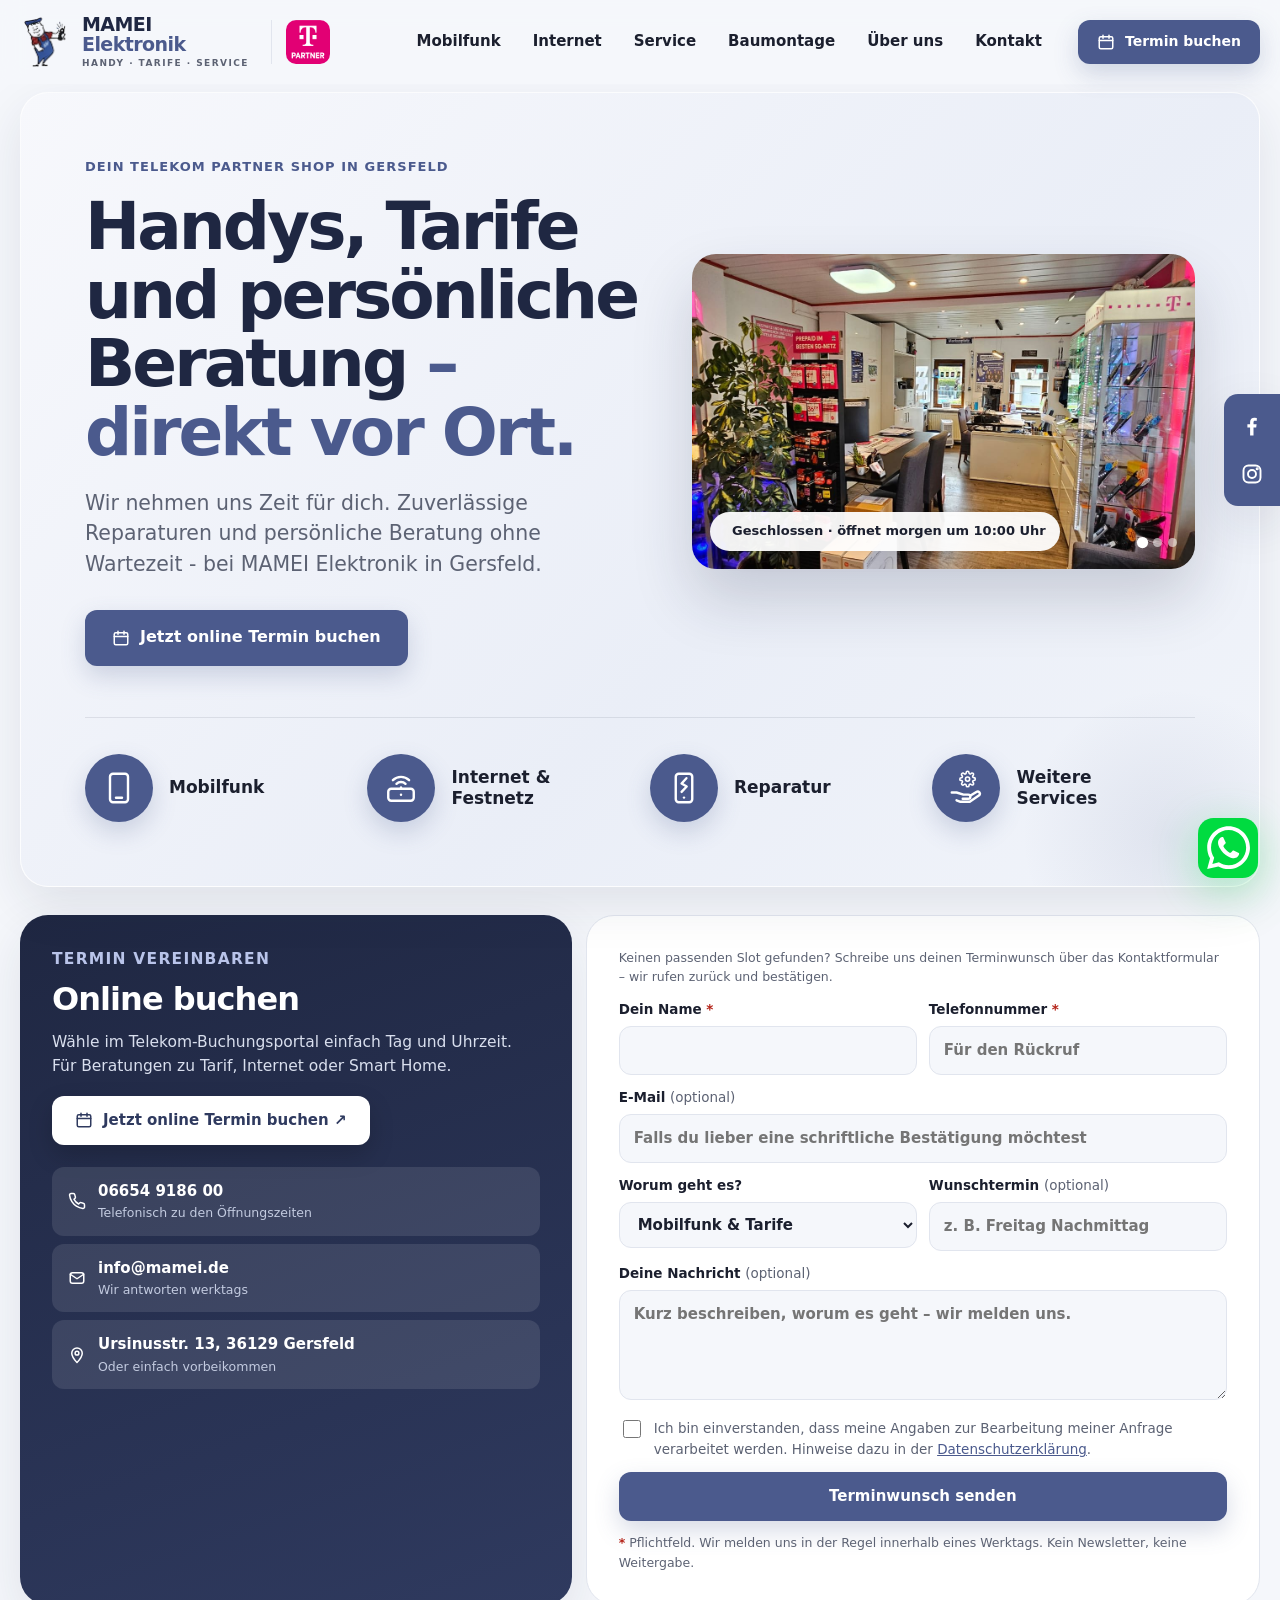
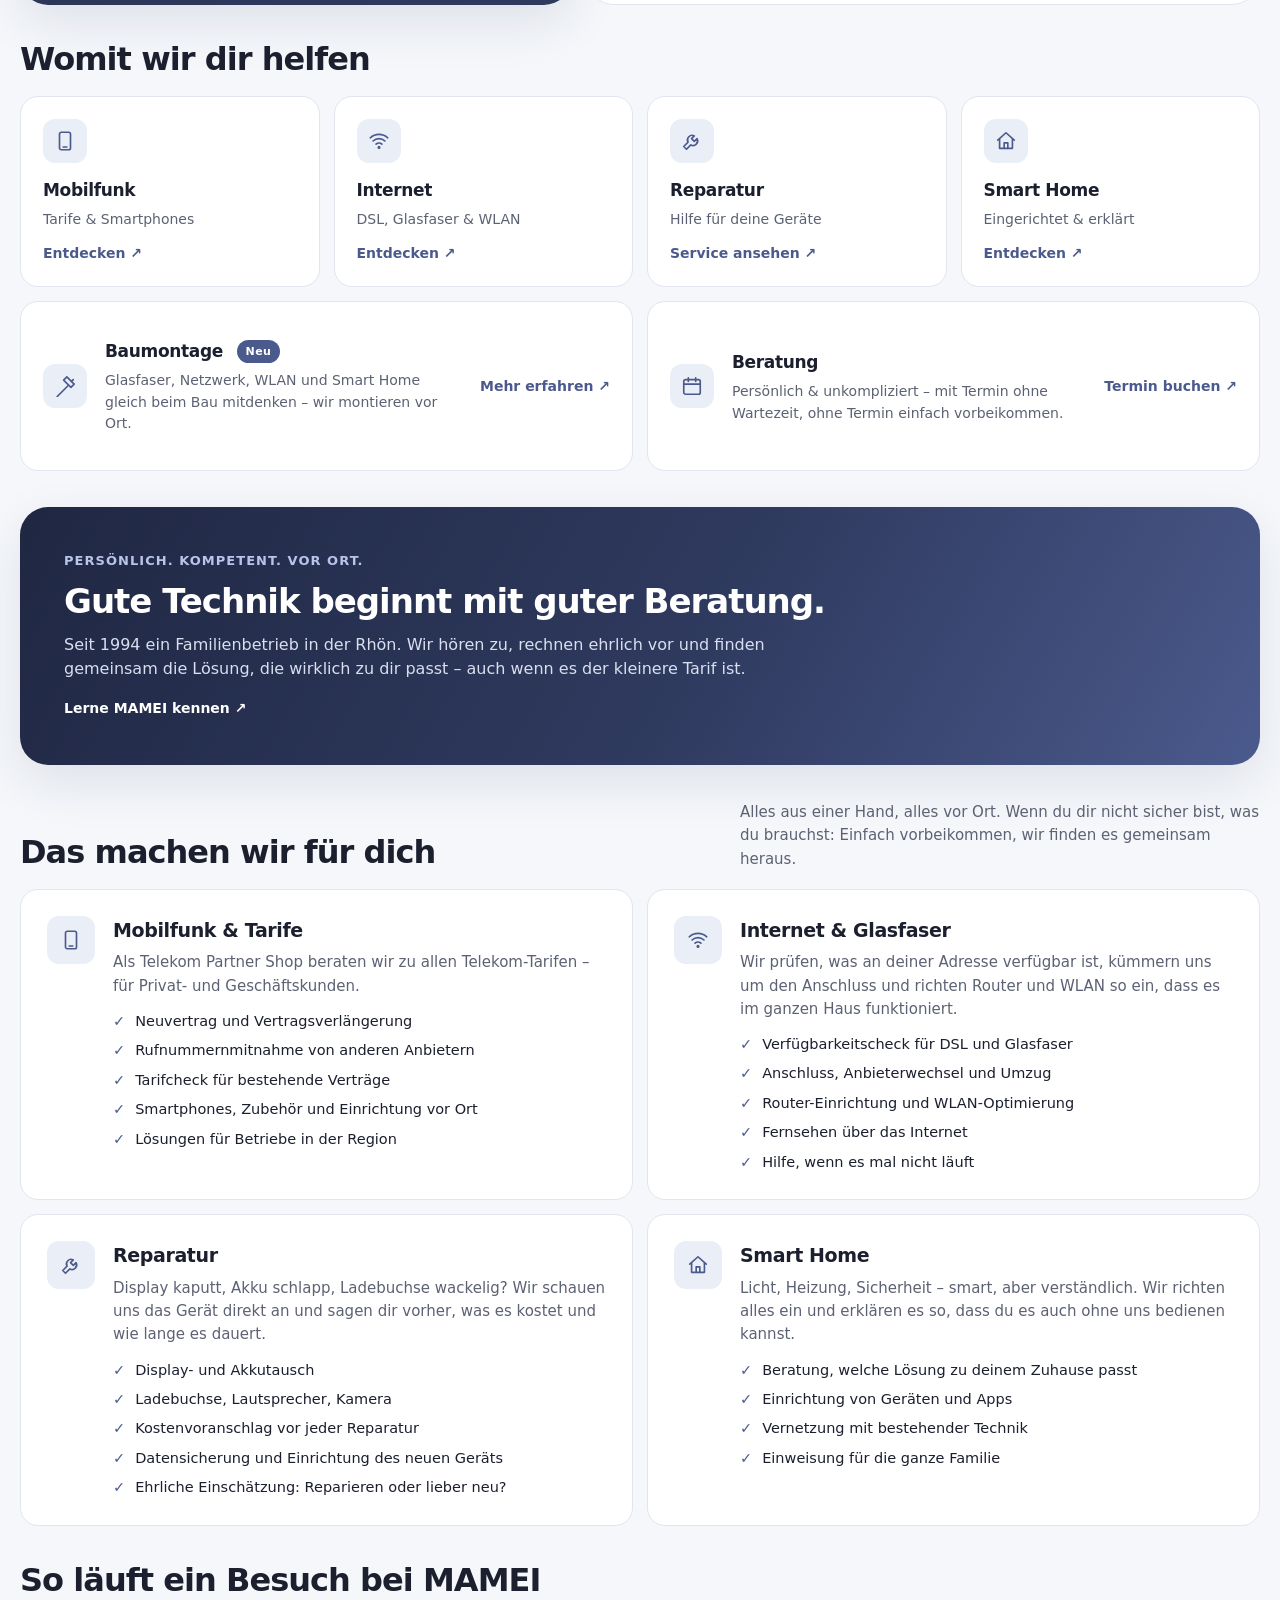
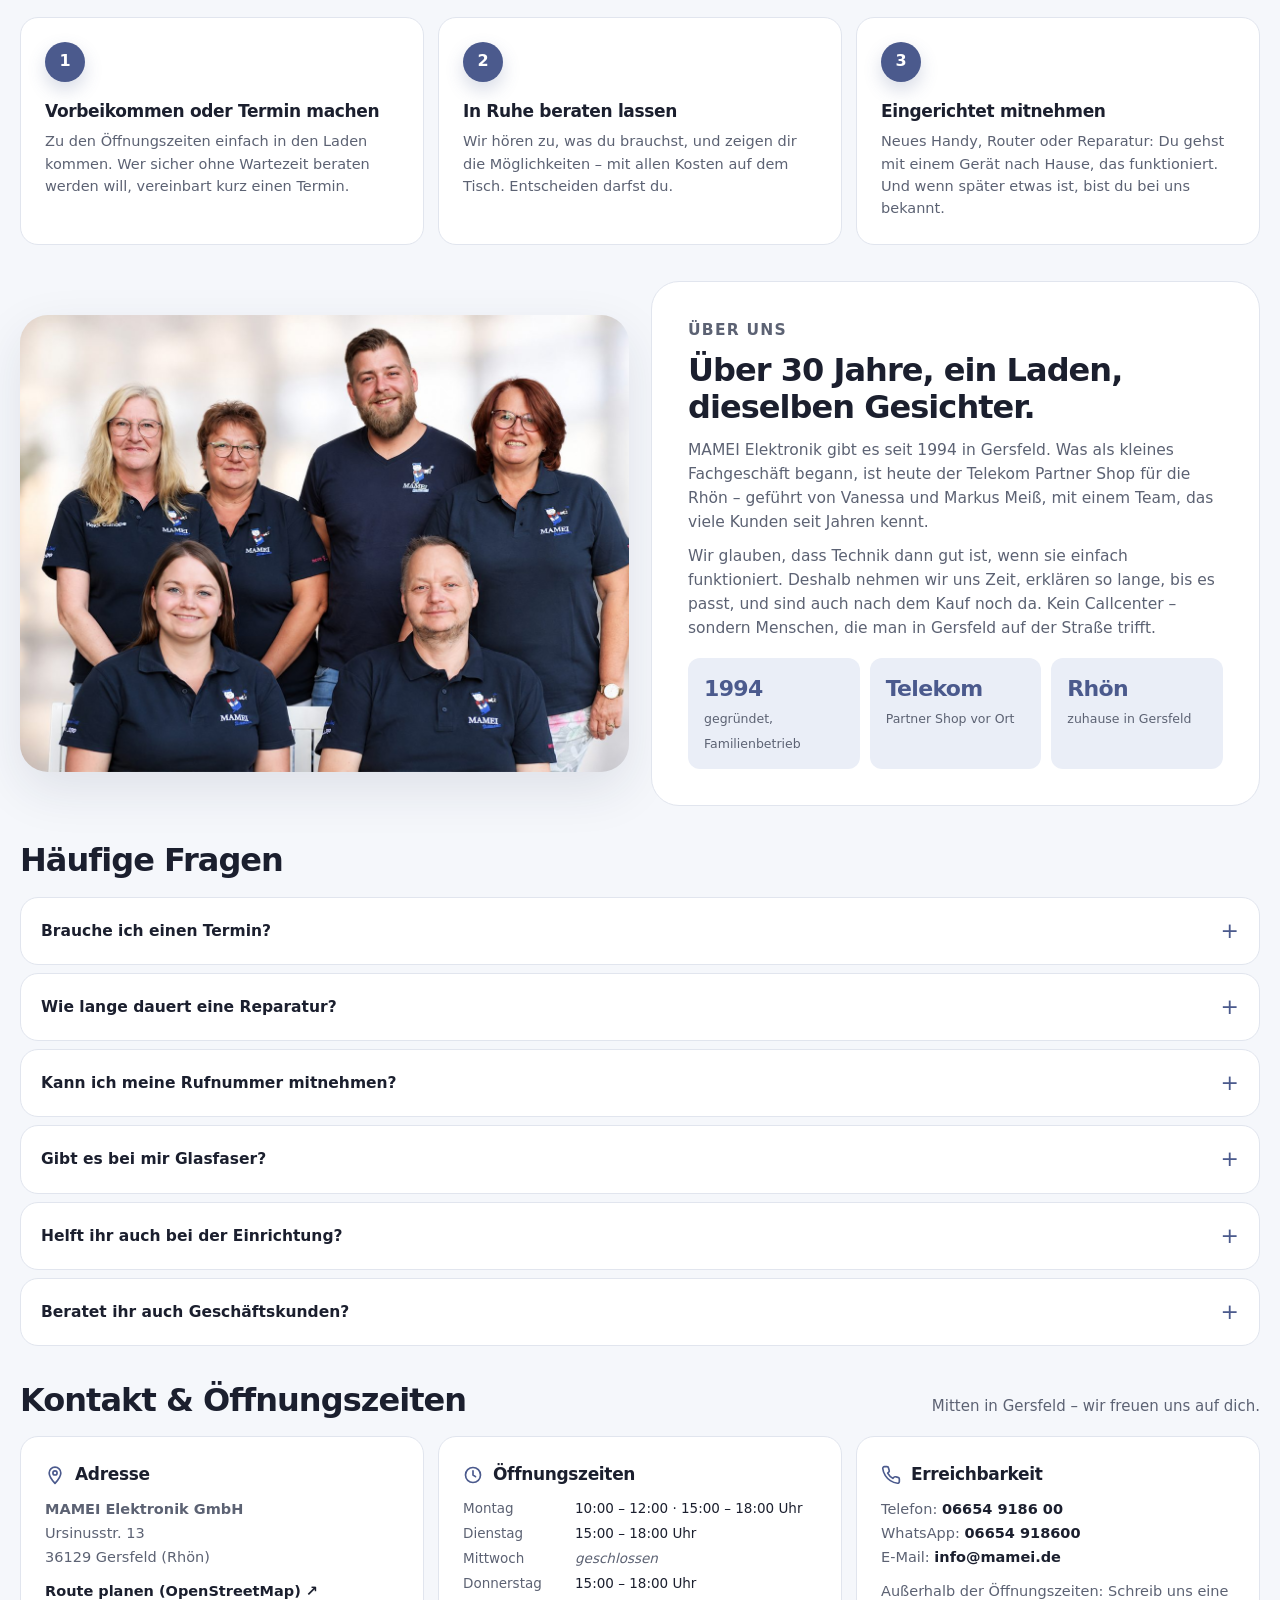
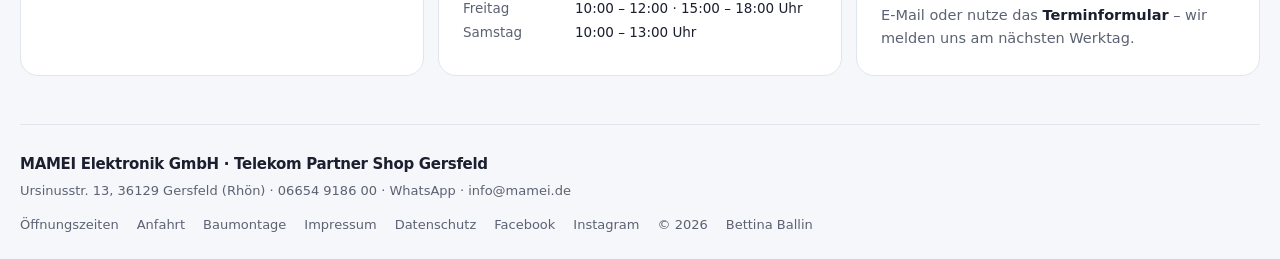
==== commit 0632caec: "Texte überarbeiten, Social-Media-Reiter und neues WhatsApp-Symbol - Text- und Layoutänderungen aus i" ====
--- a/index.html
+++ b/index.html
@@ -326,7 +326,7 @@
     <a class="social-ig" href="https://www.instagram.com/mameielektronik/" target="_blank" rel="noopener noreferrer" aria-label="MAMEI Elektronik auf Instagram" title="Instagram"><svg viewBox="0 0 24 24" aria-hidden="true"><rect x="3.5" y="3.5" width="17" height="17" rx="5"/><circle cx="12" cy="12" r="4"/><circle cx="17.2" cy="6.8" r=".6"/></svg></a>
   </nav>
 
-  <a class="wa-float" href="https://wa.me/496654918600?text=Hallo%20MAMEI%2C%20ich%20habe%20eine%20Frage%3A%20" target="_blank" rel="noopener noreferrer" aria-label="Per WhatsApp schreiben: 06654 918600" title="Per WhatsApp schreiben"><img src="assets/img/whatsapp.png" width="72" height="72" alt="" loading="lazy"></a>
+  <a class="wa-float" href="https://wa.me/496654918600?text=Hallo%20MAMEI%2C%20ich%20habe%20eine%20Frage%3A%20" target="_blank" rel="noopener noreferrer" aria-label="Per WhatsApp schreiben: 06654 918600" title="Per WhatsApp schreiben"><svg viewBox="0 0 1024 1024" aria-hidden="true" focusable="false"><rect width="1024" height="1024" rx="265" fill="#00DB40"/><path fill="#fff" d="M522 141C320.419 141 157 304.419 157 506C157 572.322 174.689 634.507 205.606 688.101L157 871L346.617 826.173C398.664 854.744 458.429 871 522 871C723.581 871 887 707.581 887 506C887 304.419 723.581 141 522 141ZM522 805.624C460.998 805.624 404.254 787.388 356.919 756.079L244.891 784.61L276.314 677.536C242.322 628.944 222.376 569.801 222.376 506C222.376 340.52 356.52 206.376 522 206.376C687.48 206.376 821.624 340.52 821.624 506C821.624 671.48 687.48 805.624 522 805.624Z"/><path fill="#fff" d="M607.527 554.187L695.836 595.825C699.892 597.737 702.488 601.847 702.123 606.315C701.163 617.934 696.506 641.226 675.626 662.099C616.692 721.033 510.876 654.36 506.577 651.778C480.554 637.799 455.815 619.09 432.374 595.642C408.933 572.201 390.217 547.462 376.238 521.439C373.656 517.14 306.983 411.317 365.917 352.39C386.796 331.51 410.082 326.853 421.701 325.893C426.169 325.528 430.279 328.124 432.192 332.18L473.829 420.489C475.802 424.667 474.937 429.635 471.666 432.899L440.627 463.938C433.915 470.65 431.942 481.1 436.565 489.393C447.887 509.705 463.115 529.259 480.764 547.252C498.757 564.894 518.318 580.129 538.623 591.451C546.917 596.075 557.366 594.108 564.078 587.389L595.117 556.35C598.381 553.086 603.35 552.221 607.527 554.187Z"/></svg></a>
 
   <script src="assets/js/main.js" defer></script>
 </body>
--- a/assets/css/style.css
+++ b/assets/css/style.css
@@ -259,7 +259,6 @@
 .hours .today { font-weight: 800; color: var(--accent); }
 .hours .today + div { font-weight: 700; }
 .hours .closed { color: var(--muted); font-style: italic; }
-.status-line { margin-top: 12px; font-size: 13.5px; font-weight: 700; display: flex; align-items: center; gap: 8px; }
 
 /* ---------- Footer ---------- */
 .site-footer { margin-top: 40px; padding: 28px 0 24px; border-top: 1px solid var(--line); display: flex; flex-wrap: wrap; gap: 14px 24px; justify-content: space-between; align-items: flex-end; }
@@ -302,14 +301,14 @@
 
 /* ---------- Schwebender WhatsApp-Button ---------- */
 .wa-float {
-  position: fixed; right: 22px; bottom: 22px; z-index: 70; display: block; width: 64px; height: 64px; border-radius: 50%;
-  filter: drop-shadow(0 10px 22px rgba(31, 168, 85, .35));
+  position: fixed; right: 22px; bottom: 22px; z-index: 70; display: block; width: 60px; height: 60px; border-radius: 26%;
+  filter: drop-shadow(0 10px 22px rgba(0, 219, 64, .30));
   transition: transform .25s; animation: wa-in .5s var(--ease-out, ease-out) .6s backwards;
 }
 @keyframes wa-in { from { opacity: 0; transform: translateY(16px) scale(.9); } }
 .wa-float:hover { transform: translateY(-2px) scale(1.04); }
-.wa-float img { width: 100%; height: 100%; display: block; }
-.wa-float:focus-visible { outline: 3px solid rgba(31, 168, 85, .45); outline-offset: 4px; border-radius: 50%; }
+.wa-float svg { width: 100%; height: 100%; display: block; }
+.wa-float:focus-visible { outline: 3px solid rgba(0, 219, 64, .5); outline-offset: 4px; }
 
 /* ---------- Scroll-Animationen ----------
    Klassen werden nur per JS gesetzt (main.js) – ohne JS bleibt alles sichtbar.
@@ -388,7 +387,7 @@
   .about-panel { border-radius: 22px; }
   .mobile-bar { display: flex; }
   body { padding-bottom: 80px; }
-  .wa-float { right: 14px; bottom: 86px; width: 54px; height: 54px; }
+  .wa-float { right: 14px; bottom: 86px; width: 52px; height: 52px; }
   .social-tab { display: none; } /* auf dem Handy: Links im Footer */
   .site-footer { flex-direction: column; align-items: flex-start; }
 }
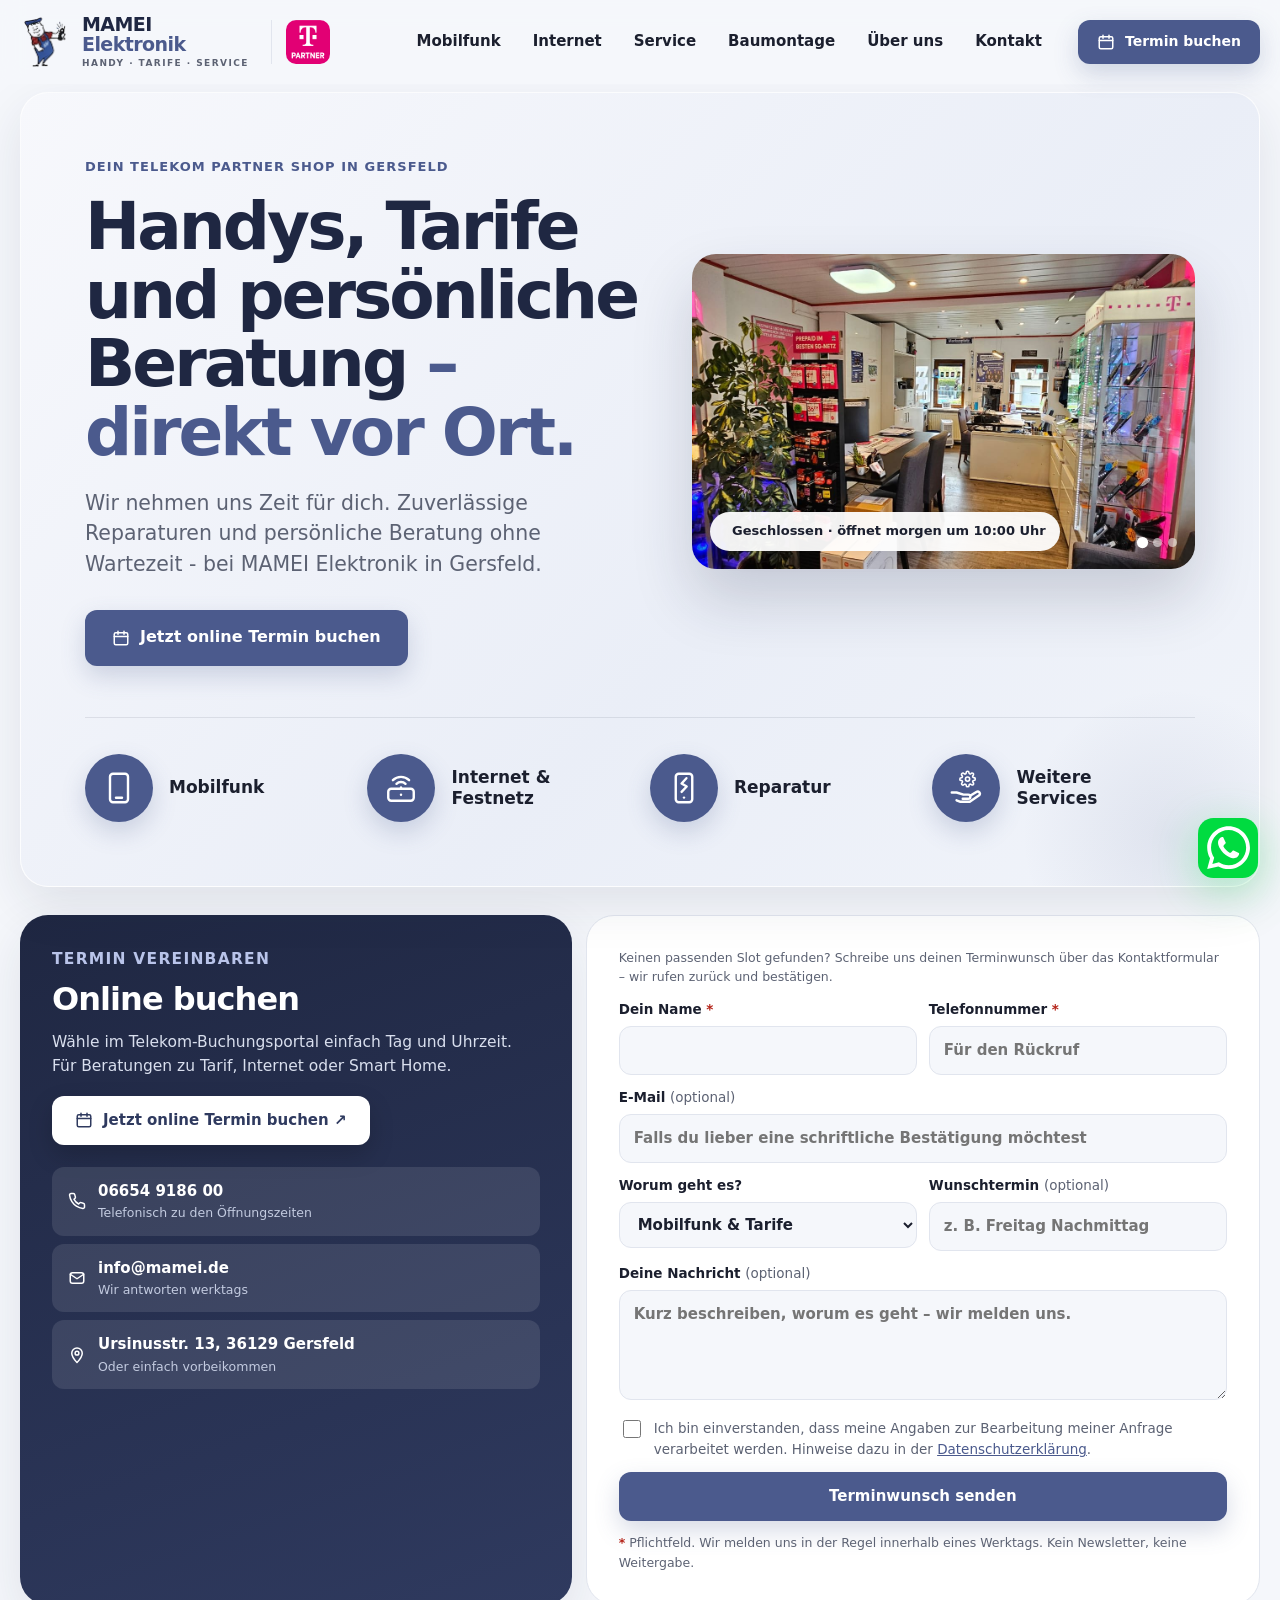
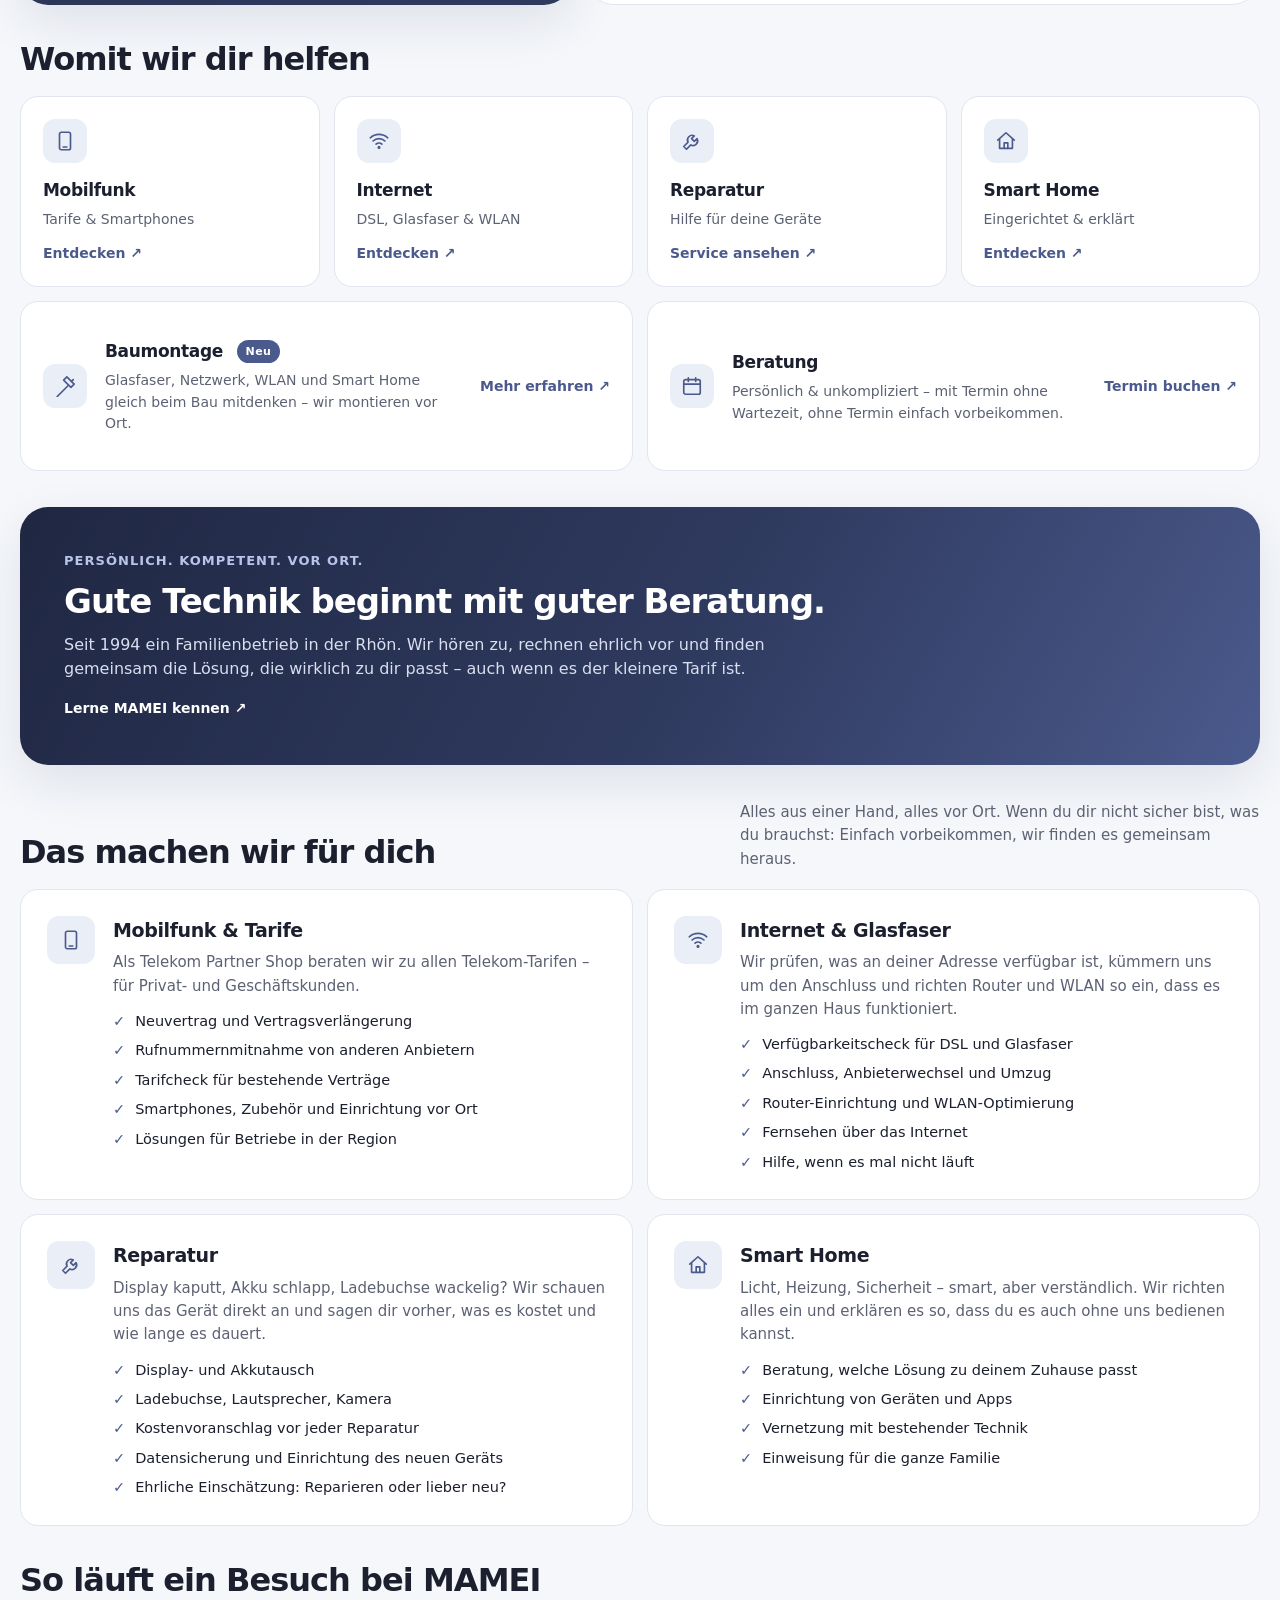
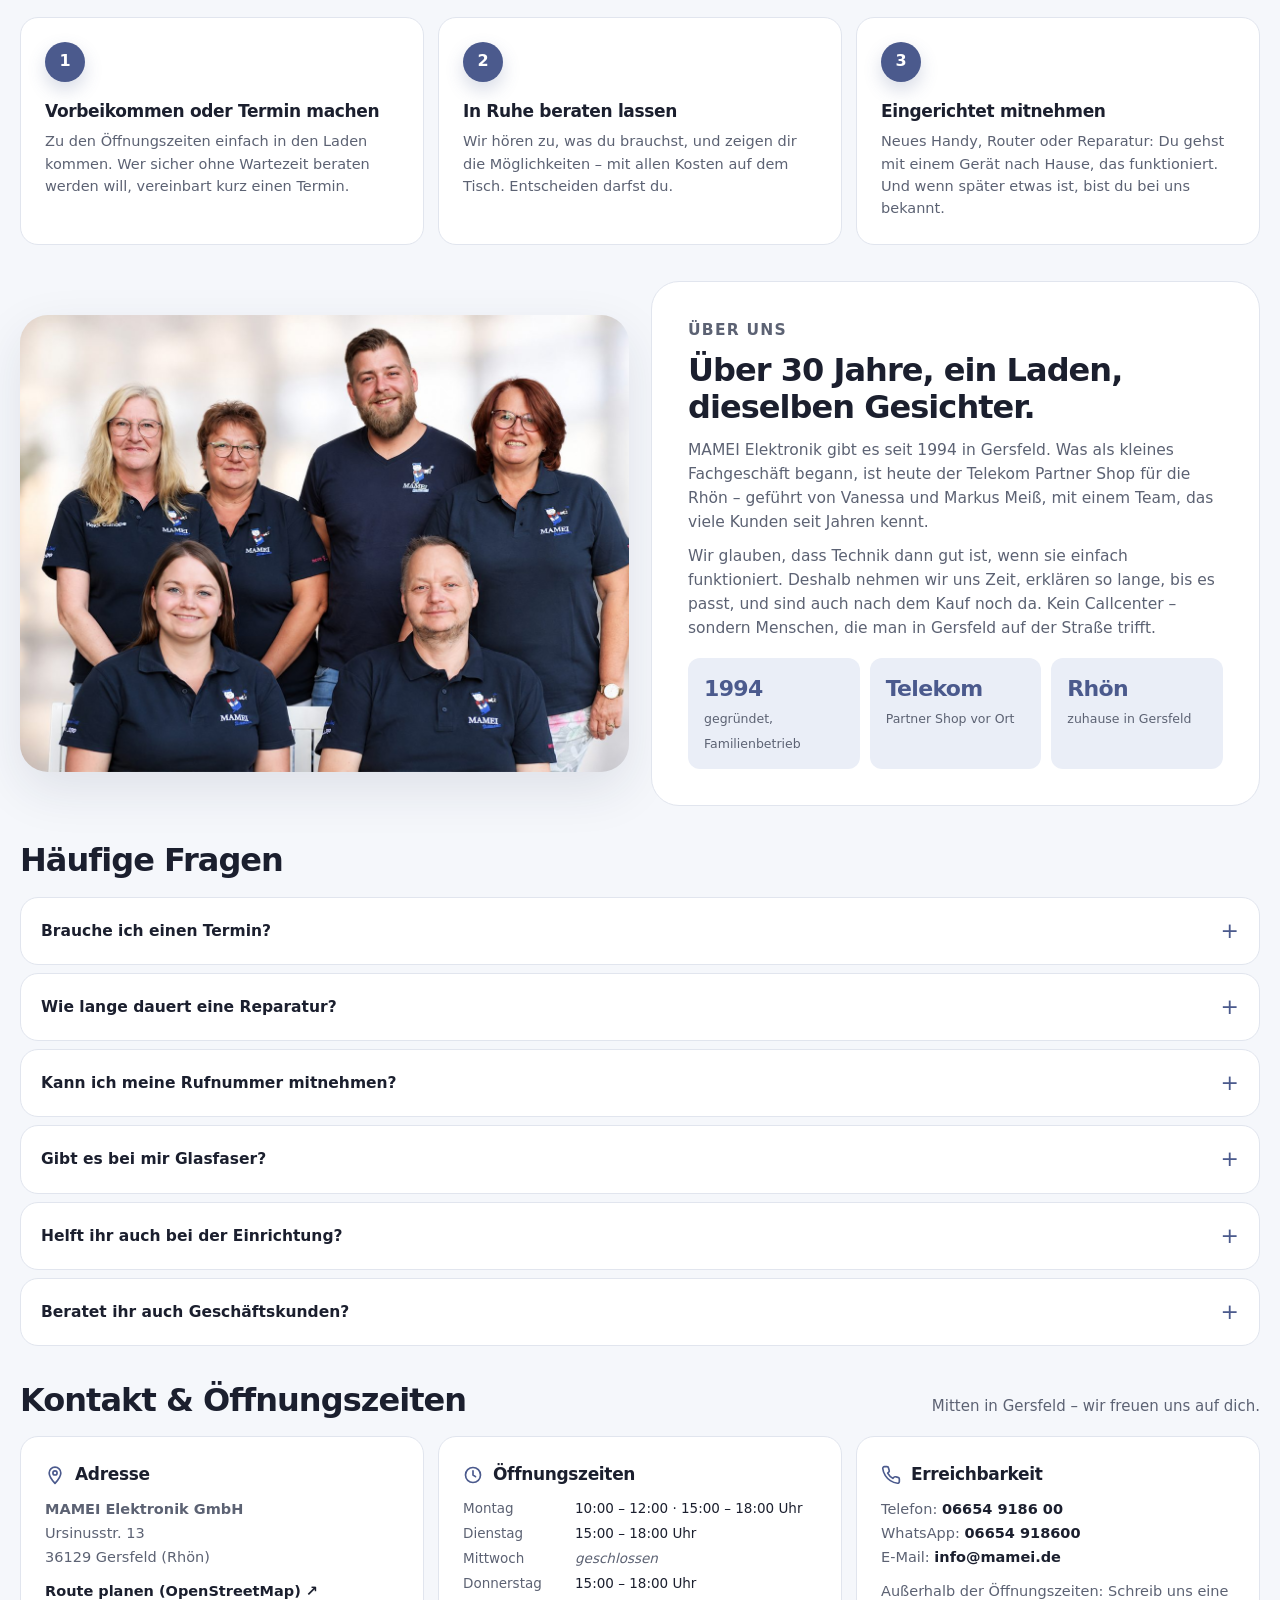
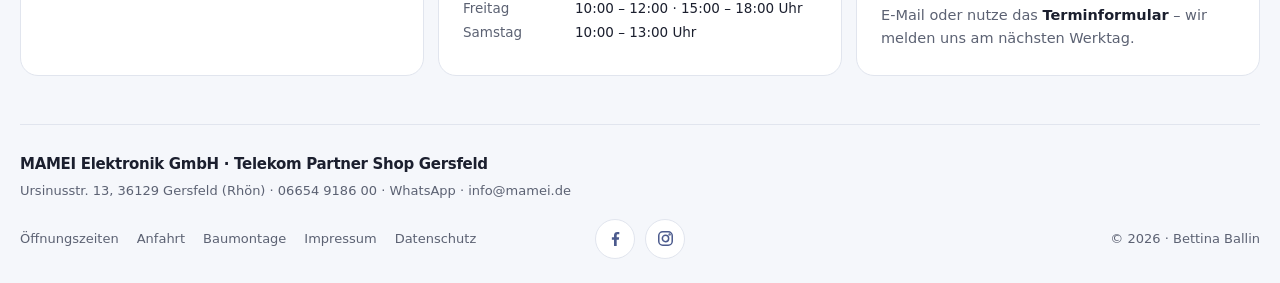
==== commit 14401ca0: "Footer neu aufteilen, Social-Media-Reiter entfernen - Footer-Zeile: Links links, Facebook/Instagram " ====
--- a/index.html
+++ b/index.html
@@ -303,16 +303,19 @@
       <strong>MAMEI Elektronik GmbH · Telekom Partner Shop Gersfeld</strong>
       <address>Ursinusstr. 13, 36129 Gersfeld (Rhön) · <a href="tel:+496654918600">06654 9186 00</a> · <a href="https://wa.me/496654918600?text=Hallo%20MAMEI%2C%20ich%20habe%20eine%20Frage%3A%20" target="_blank" rel="noopener noreferrer">WhatsApp</a> · <a href="mailto:info@mamei.de">info@mamei.de</a></address>
     </div>
-    <div class="footer-links">
-      <a href="index.html#kontakt">Öffnungszeiten</a>
-      <a href="index.html#kontakt">Anfahrt</a>
-      <a href="baumontage.html">Baumontage</a>
-      <a href="impressum.html">Impressum</a>
-      <a href="datenschutz.html">Datenschutz</a>
-      <a href="https://www.facebook.com/mameielektronik" target="_blank" rel="noopener noreferrer">Facebook</a>
-      <a href="https://www.instagram.com/mameielektronik/" target="_blank" rel="noopener noreferrer">Instagram</a>
-      <span>© <span data-year>2026</span></span>
-      <a href="https://bballin.me/" target="_blank" rel="noopener noreferrer author" title="Website von Bettina Ballin">Bettina Ballin</a>
+    <div class="footer-bottom">
+      <nav class="footer-links" aria-label="Footer">
+        <a href="index.html#kontakt">Öffnungszeiten</a>
+        <a href="index.html#kontakt">Anfahrt</a>
+        <a href="baumontage.html">Baumontage</a>
+        <a href="impressum.html">Impressum</a>
+        <a href="datenschutz.html">Datenschutz</a>
+      </nav>
+      <div class="footer-social">
+        <a class="social-fb" href="https://www.facebook.com/mameielektronik" target="_blank" rel="noopener noreferrer" aria-label="MAMEI Elektronik auf Facebook" title="Facebook"><svg viewBox="0 0 24 24" aria-hidden="true"><path d="M13.5 21.5v-8h2.7l.4-3.2h-3.1V8.3c0-.9.3-1.6 1.6-1.6h1.7V3.9a22 22 0 0 0-2.5-.1c-2.5 0-4.2 1.5-4.2 4.3v2.2H7.4v3.2h2.7v8z"/></svg></a>
+        <a class="social-ig" href="https://www.instagram.com/mameielektronik/" target="_blank" rel="noopener noreferrer" aria-label="MAMEI Elektronik auf Instagram" title="Instagram"><svg viewBox="0 0 24 24" aria-hidden="true"><rect x="3.5" y="3.5" width="17" height="17" rx="5"/><circle cx="12" cy="12" r="4"/><circle cx="17.2" cy="6.8" r=".6"/></svg></a>
+      </div>
+      <p class="footer-copy">© <span data-year>2026</span> · <a href="https://bballin.me/" target="_blank" rel="noopener noreferrer author" title="Website von Bettina Ballin">Bettina Ballin</a></p>
     </div>
   </footer>
 
@@ -321,11 +324,6 @@
     <a class="button button-primary" href="https://www.telekom.de/telekom-shops/terminvereinbarung/#/service-selection?customertype=pk&vpnr=4000616182" target="_blank" rel="noopener noreferrer"><svg viewBox="0 0 24 24" aria-hidden="true"><rect x="3" y="5" width="18" height="16" rx="2"/><path d="M16 3v4M8 3v4M3 10h18"/></svg> Termin</a>
   </div>
 
-  <nav class="social-tab" aria-label="MAMEI in sozialen Netzwerken">
-    <a class="social-fb" href="https://www.facebook.com/mameielektronik" target="_blank" rel="noopener noreferrer" aria-label="MAMEI Elektronik auf Facebook" title="Facebook"><svg viewBox="0 0 24 24" aria-hidden="true"><path d="M13.5 21.5v-8h2.7l.4-3.2h-3.1V8.3c0-.9.3-1.6 1.6-1.6h1.7V3.9a22 22 0 0 0-2.5-.1c-2.5 0-4.2 1.5-4.2 4.3v2.2H7.4v3.2h2.7v8z"/></svg></a>
-    <a class="social-ig" href="https://www.instagram.com/mameielektronik/" target="_blank" rel="noopener noreferrer" aria-label="MAMEI Elektronik auf Instagram" title="Instagram"><svg viewBox="0 0 24 24" aria-hidden="true"><rect x="3.5" y="3.5" width="17" height="17" rx="5"/><circle cx="12" cy="12" r="4"/><circle cx="17.2" cy="6.8" r=".6"/></svg></a>
-  </nav>
-
   <a class="wa-float" href="https://wa.me/496654918600?text=Hallo%20MAMEI%2C%20ich%20habe%20eine%20Frage%3A%20" target="_blank" rel="noopener noreferrer" aria-label="Per WhatsApp schreiben: 06654 918600" title="Per WhatsApp schreiben"><svg viewBox="0 0 1024 1024" aria-hidden="true" focusable="false"><rect width="1024" height="1024" rx="265" fill="#00DB40"/><path fill="#fff" d="M522 141C320.419 141 157 304.419 157 506C157 572.322 174.689 634.507 205.606 688.101L157 871L346.617 826.173C398.664 854.744 458.429 871 522 871C723.581 871 887 707.581 887 506C887 304.419 723.581 141 522 141ZM522 805.624C460.998 805.624 404.254 787.388 356.919 756.079L244.891 784.61L276.314 677.536C242.322 628.944 222.376 569.801 222.376 506C222.376 340.52 356.52 206.376 522 206.376C687.48 206.376 821.624 340.52 821.624 506C821.624 671.48 687.48 805.624 522 805.624Z"/><path fill="#fff" d="M607.527 554.187L695.836 595.825C699.892 597.737 702.488 601.847 702.123 606.315C701.163 617.934 696.506 641.226 675.626 662.099C616.692 721.033 510.876 654.36 506.577 651.778C480.554 637.799 455.815 619.09 432.374 595.642C408.933 572.201 390.217 547.462 376.238 521.439C373.656 517.14 306.983 411.317 365.917 352.39C386.796 331.51 410.082 326.853 421.701 325.893C426.169 325.528 430.279 328.124 432.192 332.18L473.829 420.489C475.802 424.667 474.937 429.635 471.666 432.899L440.627 463.938C433.915 470.65 431.942 481.1 436.565 489.393C447.887 509.705 463.115 529.259 480.764 547.252C498.757 564.894 518.318 580.129 538.623 591.451C546.917 596.075 557.366 594.108 564.078 587.389L595.117 556.35C598.381 553.086 603.35 552.221 607.527 554.187Z"/></svg></a>
 
   <script src="assets/js/main.js" defer></script>
--- a/assets/css/style.css
+++ b/assets/css/style.css
@@ -261,11 +261,21 @@
 .hours .closed { color: var(--muted); font-style: italic; }
 
 /* ---------- Footer ---------- */
-.site-footer { margin-top: 40px; padding: 28px 0 24px; border-top: 1px solid var(--line); display: flex; flex-wrap: wrap; gap: 14px 24px; justify-content: space-between; align-items: flex-end; }
+.site-footer { margin-top: 40px; padding: 28px 0 24px; border-top: 1px solid var(--line); display: grid; gap: 18px; }
 .site-footer strong { display: block; margin-bottom: 4px; font-size: 15px; font-weight: 800; letter-spacing: -.02em; }
 .site-footer address { color: var(--muted); font-size: 13px; }
 .footer-links { display: flex; flex-wrap: wrap; gap: 6px 18px; color: var(--muted); font-size: 13px; }
 .footer-links a:hover { color: var(--accent); }
+.footer-bottom { display: grid; grid-template-columns: 1fr auto 1fr; align-items: center; gap: 14px 24px; }
+.footer-social { display: flex; gap: 10px; }
+.footer-social a {
+  width: 40px; height: 40px; display: grid; place-items: center; border-radius: 50%;
+  border: 1px solid var(--line); background: var(--surface); color: var(--accent); transition: background .2s, color .2s, border-color .2s, transform .2s;
+}
+.footer-social a:hover { background: var(--accent); border-color: var(--accent); color: #fff; transform: translateY(-1px); }
+.footer-social svg { width: 19px; height: 19px; }
+.footer-copy { justify-self: end; color: var(--muted); font-size: 13px; white-space: nowrap; }
+.footer-copy a:hover { color: var(--accent); }
 
 /* ---------- Unterseiten ---------- */
 .hero.hero-sub { grid-template-columns: 1fr; padding-bottom: clamp(32px, 5vw, 56px); }
@@ -285,16 +295,7 @@
 .mobile-bar { display: none; position: fixed; left: 12px; right: 12px; bottom: 12px; z-index: 60; background: var(--surface); border: 1px solid var(--line); border-radius: 16px; padding: 10px; gap: 8px; box-shadow: var(--shadow); }
 .mobile-bar a { flex: 1; min-height: 46px; font-size: 14px; }
 
-/* ---------- Social-Media-Reiter rechts (wie auf der bisherigen Website) ---------- */
-.social-tab {
-  position: fixed; right: 0; top: 50%; z-index: 65; transform: translateY(-50%);
-  display: flex; flex-direction: column; gap: 4px; padding: 10px 6px;
-  background: var(--accent); border-radius: 14px 0 0 14px; box-shadow: var(--shadow);
-}
-.social-tab a { width: 44px; height: 44px; display: grid; place-items: center; border-radius: 10px; color: #fff; transition: background .2s; }
-.social-tab a:hover { background: rgba(255, 255, 255, .14); }
-.social-tab a:focus-visible { outline: 2px solid #fff; outline-offset: 0; }
-.social-tab svg { width: 24px; height: 24px; }
+/* ---------- Social-Media-Symbole (Footer) ---------- */
 .social-fb svg { fill: currentColor; stroke: none; }
 .social-ig svg { fill: none; stroke: currentColor; stroke-width: 1.9; }
 .social-ig svg circle:last-child { fill: currentColor; }
@@ -356,6 +357,7 @@
   .about-grid .offer-image { aspect-ratio: 16 / 10; }
   .section-heading { flex-direction: column; align-items: flex-start; gap: 6px; }
   .reveal.reveal-left, .reveal.reveal-right { transform: translate3d(0, 28px, 0); }
+  .site-footer { padding-bottom: 96px; } /* Platz für den WhatsApp-Button */
 }
 @media (max-width: 640px) {
   .wrap { width: min(100% - 24px, 1240px); }
@@ -388,8 +390,8 @@
   .mobile-bar { display: flex; }
   body { padding-bottom: 80px; }
   .wa-float { right: 14px; bottom: 86px; width: 52px; height: 52px; }
-  .social-tab { display: none; } /* auf dem Handy: Links im Footer */
-  .site-footer { flex-direction: column; align-items: flex-start; }
+  .footer-bottom { grid-template-columns: 1fr; justify-items: start; }
+  .footer-copy { justify-self: start; }
 }
 @media (prefers-reduced-motion: reduce) {
   html { scroll-behavior: auto; }
@@ -397,6 +399,6 @@
   .button-pulse, .wa-float { animation: none; }
 }
 @media print {
-  .site-header, .mobile-bar, .hero-actions, .social-tab, .wa-float { display: none !important; }
+  .site-header, .mobile-bar, .hero-actions, .wa-float { display: none !important; }
   .reveal, .reveal .step-num { opacity: 1 !important; transform: none !important; }
 }
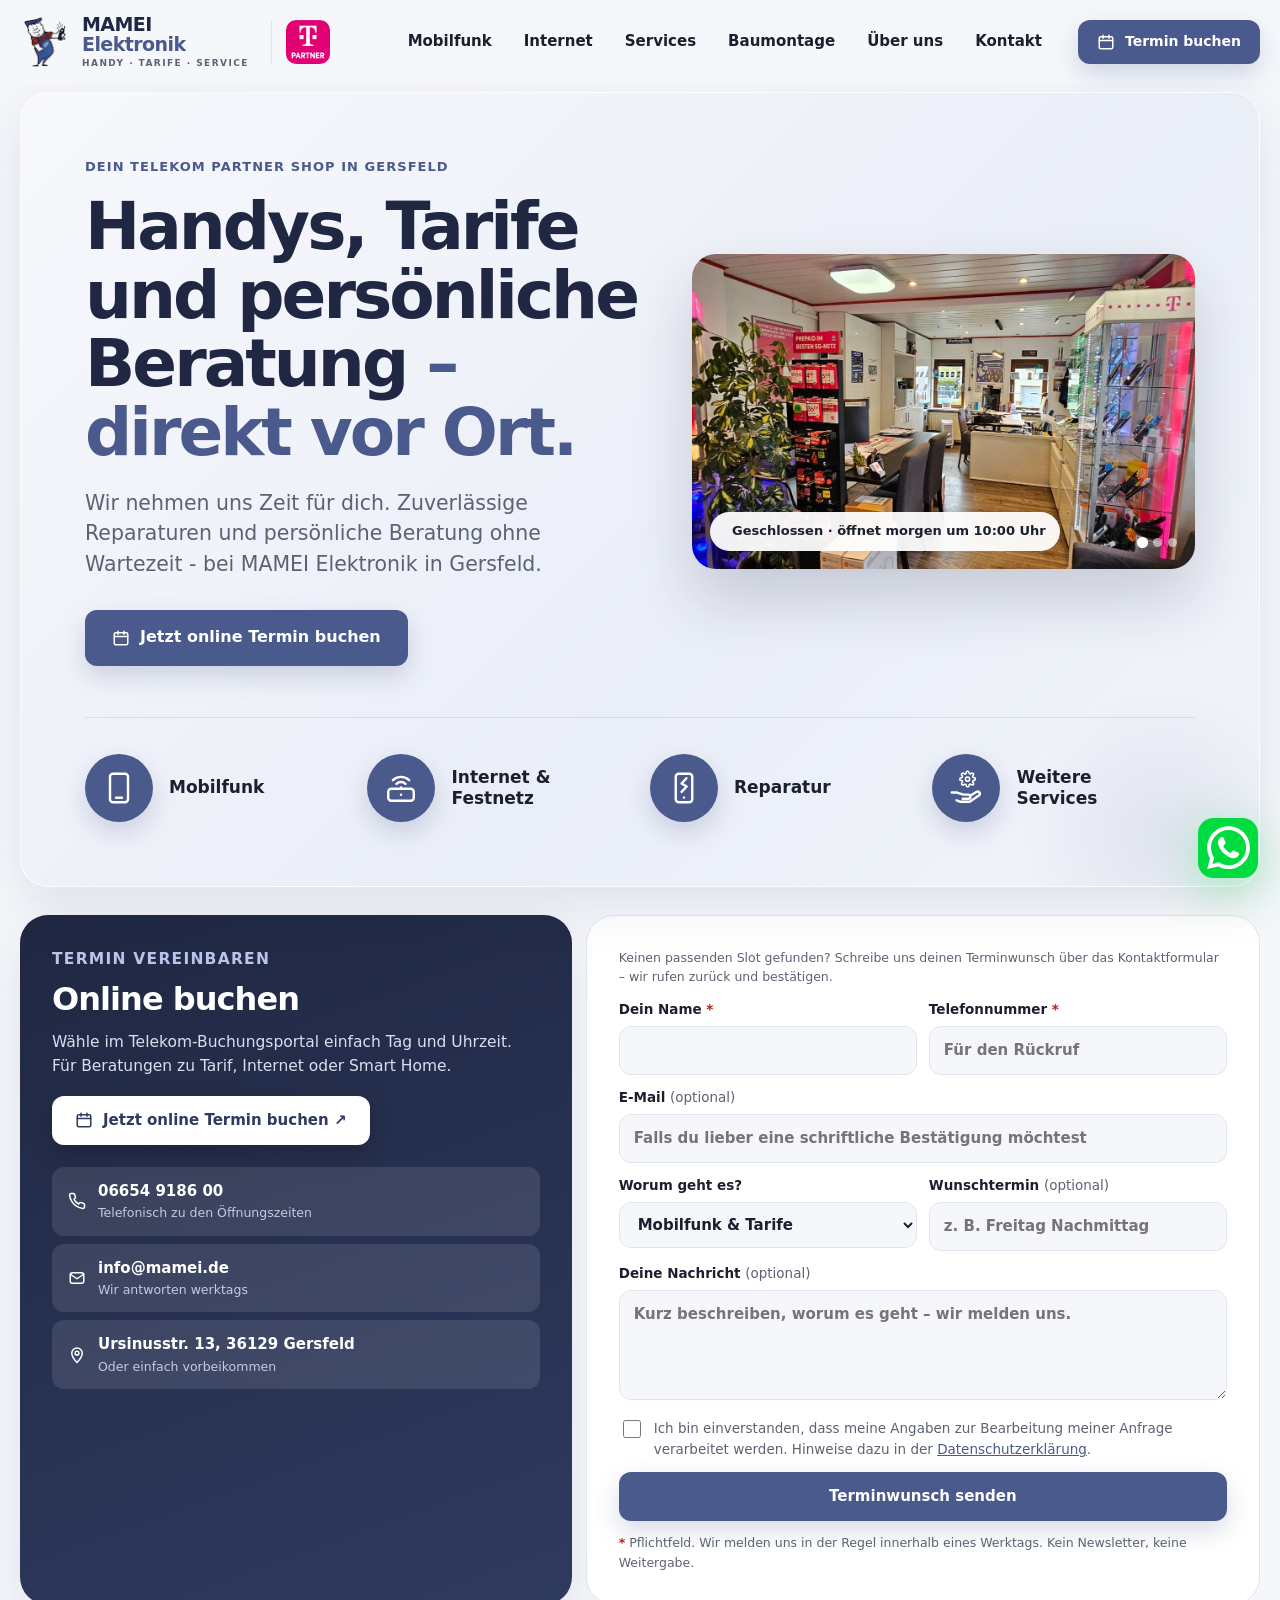
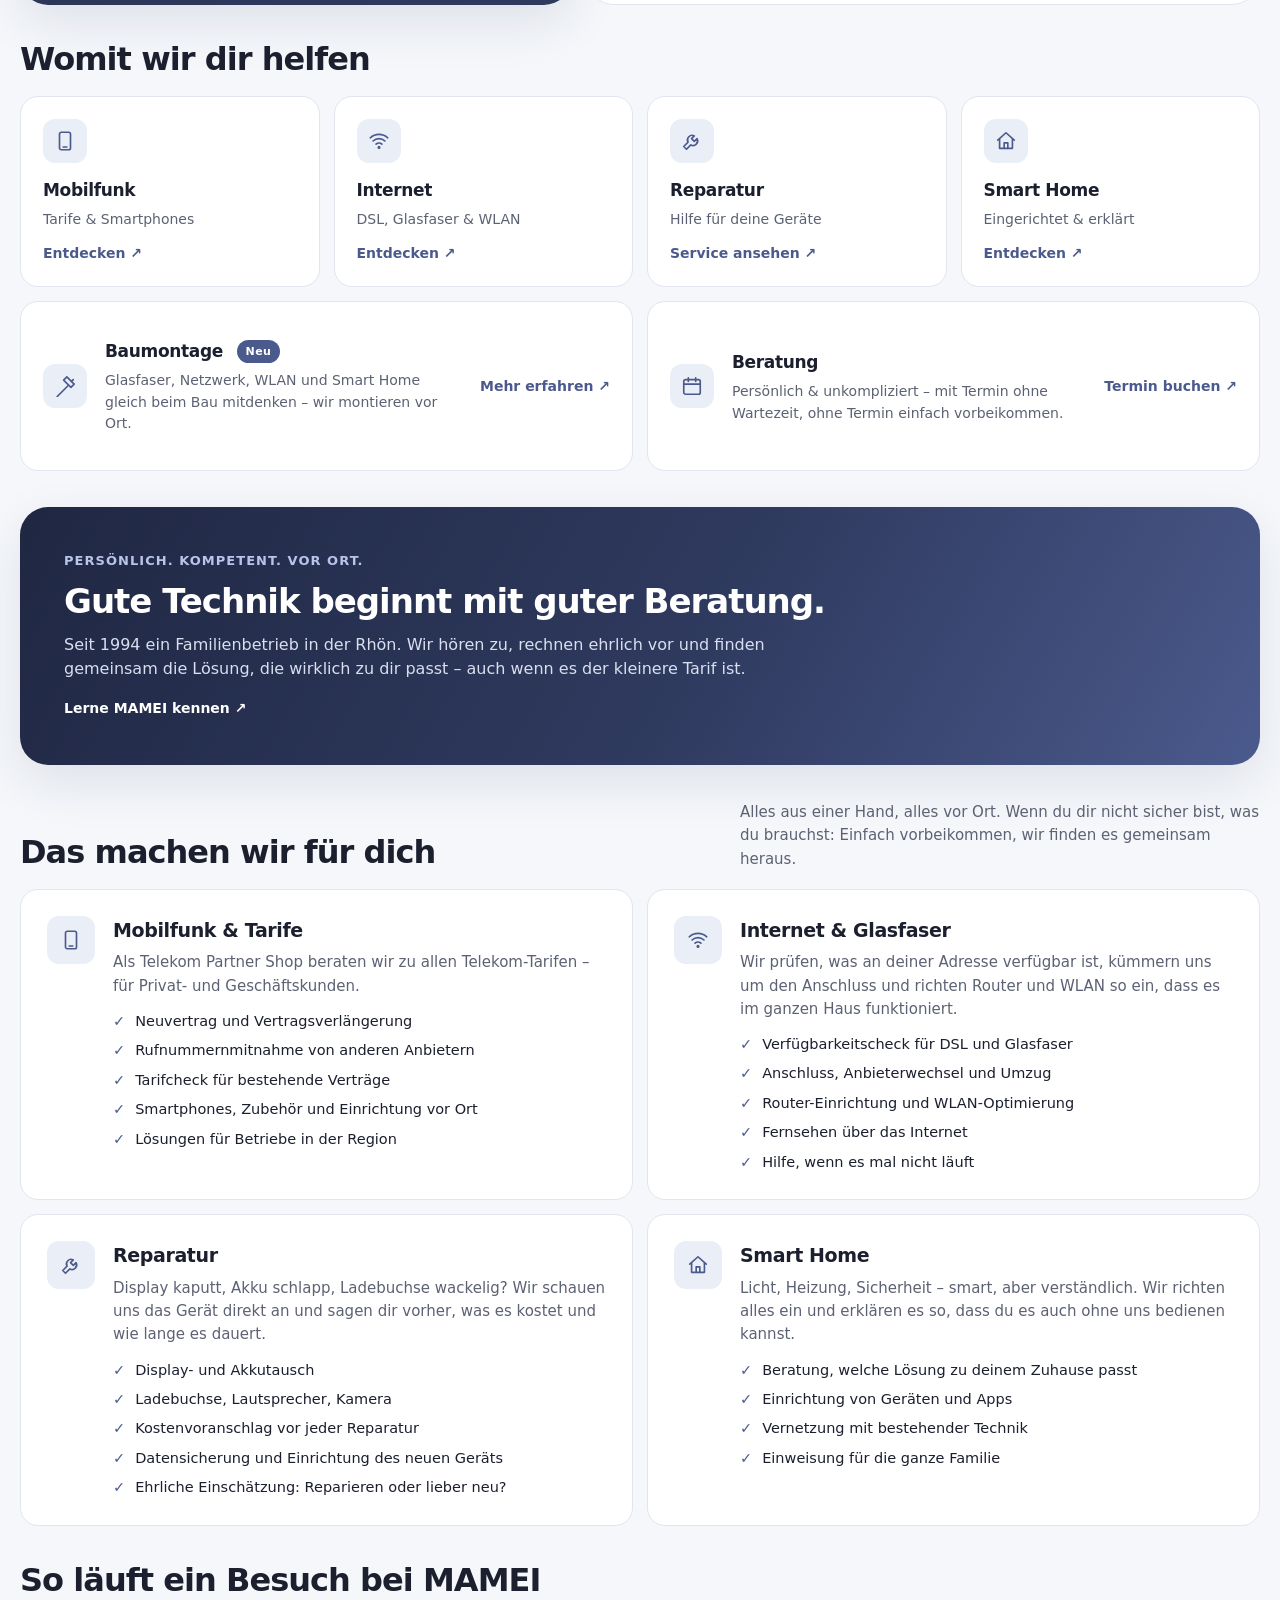
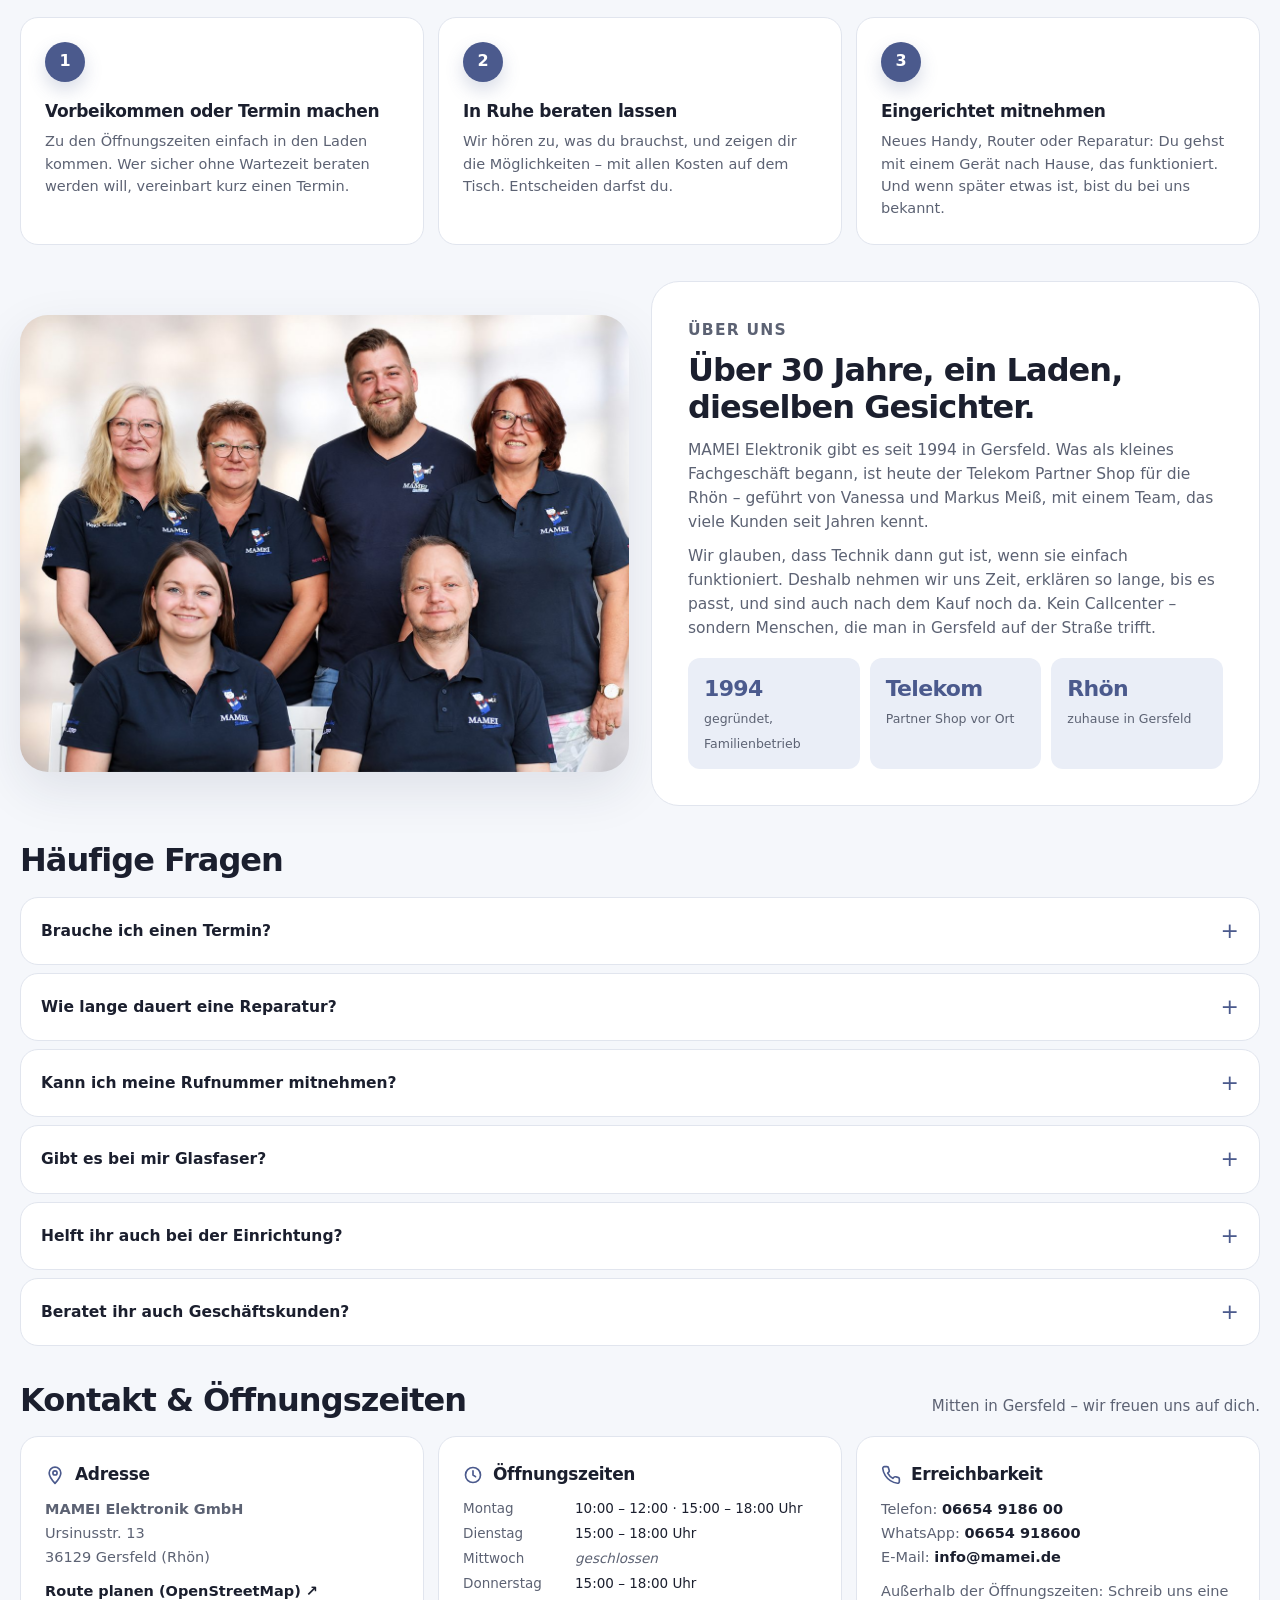
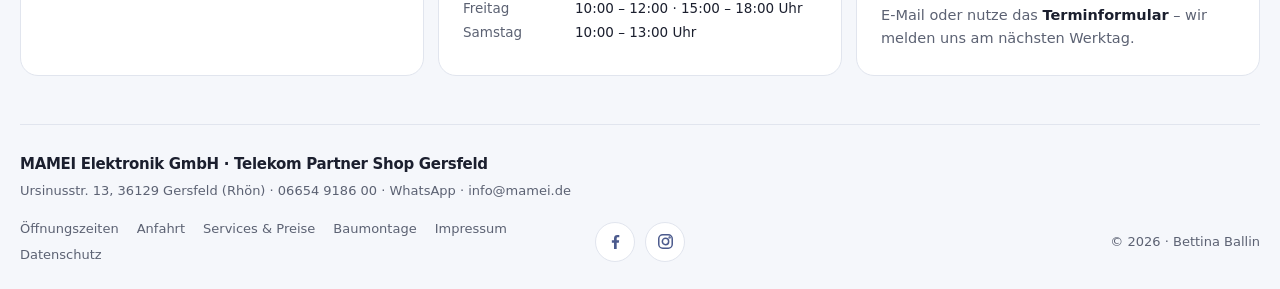
==== commit 29e3433f: "Seite „Services & Preise“ hinzufügen - Neue Unterseite services.html mit den 19 Services und Preisen" ====
--- a/index.html
+++ b/index.html
@@ -51,7 +51,7 @@
       <nav class="desktop-nav" aria-label="Hauptnavigation">
         <a href="index.html#mobilfunk">Mobilfunk</a>
         <a href="index.html#internet">Internet</a>
-        <a href="index.html#reparatur">Service</a>
+        <a href="services.html">Services</a>
         <a href="baumontage.html">Baumontage</a>
         <a href="index.html#ueber-uns">Über uns</a>
         <a href="index.html#kontakt">Kontakt</a>
@@ -64,6 +64,7 @@
     </div>
     <nav class="mobile-menu wrap" id="mobileMenu" aria-label="Mobile Navigation">
       <a href="index.html#leistungen">Leistungen</a>
+      <a href="services.html">Services &amp; Preise</a>
       <a href="baumontage.html">Baumontage</a>
       <a href="index.html#ueber-uns">Über uns</a>
       <a href="https://www.telekom.de/telekom-shops/terminvereinbarung/#/service-selection?customertype=pk&vpnr=4000616182" target="_blank" rel="noopener noreferrer">Online Termin buchen ↗</a>
@@ -99,7 +100,7 @@
           <a href="#mobilfunk"><span class="hero-service-icon"><svg viewBox="0 0 24 24" aria-hidden="true"><rect x="6" y="2.5" width="12" height="19" rx="2"/><path d="M10 18.5h4"/></svg></span><span>Mobilfunk</span></a>
           <a href="#internet"><span class="hero-service-icon"><svg viewBox="0 0 24 24" aria-hidden="true"><rect x="3.5" y="12.5" width="17" height="8" rx="2"/><path d="M12 16.5h.01"/><path d="M9 9.2a4.3 4.3 0 0 1 6 0M6.6 6.8a7.7 7.7 0 0 1 10.8 0"/><path d="M12 11.6v.9"/></svg></span><span>Internet &amp;<br>Festnetz</span></a>
           <a href="#reparatur"><span class="hero-service-icon"><svg viewBox="0 0 24 24" aria-hidden="true"><rect x="6.5" y="2.5" width="11" height="19" rx="2"/><path d="M13.6 5.5 10.4 9l3.4 2-3.4 3.6"/><path d="M12 18.4h.01"/></svg></span><span>Reparatur</span></a>
-          <a href="#leistungen"><span class="hero-service-icon"><svg viewBox="0 0 24 24" aria-hidden="true"><g transform="translate(7.4 .4) scale(.47)"><circle cx="12" cy="12" r="3" vector-effect="non-scaling-stroke"/><path vector-effect="non-scaling-stroke" d="M19.4 15a1.7 1.7 0 0 0 .3 1.8l.1.1a2 2 0 1 1-2.8 2.8l-.1-.1a1.7 1.7 0 0 0-1.8-.3 1.7 1.7 0 0 0-1 1.5V21a2 2 0 1 1-4 0v-.1a1.7 1.7 0 0 0-1.1-1.5 1.7 1.7 0 0 0-1.8.3l-.1.1a2 2 0 1 1-2.8-2.8l.1-.1a1.7 1.7 0 0 0 .3-1.8 1.7 1.7 0 0 0-1.5-1H3a2 2 0 1 1 0-4h.1a1.7 1.7 0 0 0 1.5-1.1 1.7 1.7 0 0 0-.3-1.8l-.1-.1a2 2 0 1 1 2.8-2.8l.1.1a1.7 1.7 0 0 0 1.8.3H9a1.7 1.7 0 0 0 1-1.5V3a2 2 0 1 1 4 0v.1a1.7 1.7 0 0 0 1 1.5 1.7 1.7 0 0 0 1.8-.3l.1-.1a2 2 0 1 1 2.8 2.8l-.1.1a1.7 1.7 0 0 0-.3 1.8V9a1.7 1.7 0 0 0 1.5 1H21a2 2 0 1 1 0 4h-.1a1.7 1.7 0 0 0-1.5 1z"/></g><path d="M2.5 15h3.2l4.6 1.4h3.2a1.4 1.4 0 0 1 0 2.8H9.8"/><path d="M5.7 20.2l2.6 1h6.2l6.3-4.3a1.5 1.5 0 0 0-1.9-2.3l-3.6 2.3"/></svg></span><span>Weitere<br>Services</span></a>
+          <a href="services.html"><span class="hero-service-icon"><svg viewBox="0 0 24 24" aria-hidden="true"><g transform="translate(7.4 .4) scale(.47)"><circle cx="12" cy="12" r="3" vector-effect="non-scaling-stroke"/><path vector-effect="non-scaling-stroke" d="M19.4 15a1.7 1.7 0 0 0 .3 1.8l.1.1a2 2 0 1 1-2.8 2.8l-.1-.1a1.7 1.7 0 0 0-1.8-.3 1.7 1.7 0 0 0-1 1.5V21a2 2 0 1 1-4 0v-.1a1.7 1.7 0 0 0-1.1-1.5 1.7 1.7 0 0 0-1.8.3l-.1.1a2 2 0 1 1-2.8-2.8l.1-.1a1.7 1.7 0 0 0 .3-1.8 1.7 1.7 0 0 0-1.5-1H3a2 2 0 1 1 0-4h.1a1.7 1.7 0 0 0 1.5-1.1 1.7 1.7 0 0 0-.3-1.8l-.1-.1a2 2 0 1 1 2.8-2.8l.1.1a1.7 1.7 0 0 0 1.8.3H9a1.7 1.7 0 0 0 1-1.5V3a2 2 0 1 1 4 0v.1a1.7 1.7 0 0 0 1 1.5 1.7 1.7 0 0 0 1.8-.3l.1-.1a2 2 0 1 1 2.8 2.8l-.1.1a1.7 1.7 0 0 0-.3 1.8V9a1.7 1.7 0 0 0 1.5 1H21a2 2 0 1 1 0 4h-.1a1.7 1.7 0 0 0-1.5 1z"/></g><path d="M2.5 15h3.2l4.6 1.4h3.2a1.4 1.4 0 0 1 0 2.8H9.8"/><path d="M5.7 20.2l2.6 1h6.2l6.3-4.3a1.5 1.5 0 0 0-1.9-2.3l-3.6 2.3"/></svg></span><span>Weitere<br>Services</span></a>
         </nav>
       </section>
 
@@ -307,6 +308,7 @@
       <nav class="footer-links" aria-label="Footer">
         <a href="index.html#kontakt">Öffnungszeiten</a>
         <a href="index.html#kontakt">Anfahrt</a>
+        <a href="services.html">Services &amp; Preise</a>
         <a href="baumontage.html">Baumontage</a>
         <a href="impressum.html">Impressum</a>
         <a href="datenschutz.html">Datenschutz</a>
--- a/assets/css/style.css
+++ b/assets/css/style.css
@@ -246,6 +246,20 @@
 .faq details[open] summary::after { transform: rotate(45deg); }
 .faq details p { padding: 0 0 16px; color: var(--muted); font-size: 14.5px; max-width: 760px; }
 
+/* ---------- Services & Preise ---------- */
+.price-grid { display: grid; grid-template-columns: repeat(2, minmax(0, 1fr)); gap: 14px; align-items: start; }
+.price-card { padding: 26px; border: 1px solid var(--line); background: var(--surface); border-radius: var(--radius); }
+.price-head { display: grid; grid-template-columns: 48px 1fr; gap: 16px; align-items: start; }
+.price-head .service-icon { width: 48px; height: 48px; margin: 0; }
+.price-head h2 { font-size: 19px; font-weight: 800; letter-spacing: -.02em; }
+.price-head p { margin-top: 4px; color: var(--muted); font-size: 14.5px; }
+.price-list { margin-top: 18px; border-top: 1px solid var(--line); }
+.price-list li { display: flex; justify-content: space-between; align-items: baseline; gap: 16px; padding: 11px 0; border-bottom: 1px solid var(--line); font-size: 15px; }
+.price-list li:last-child { border-bottom: 0; padding-bottom: 0; }
+.price { font-weight: 700; white-space: nowrap; color: var(--accent-deep); font-variant-numeric: tabular-nums; }
+.price-free { padding: 2px 10px; border-radius: 999px; background: var(--accent-soft); color: var(--accent); font-size: 13px; }
+.price-note { margin-top: 16px; color: var(--muted); font-size: 13.5px; max-width: 760px; }
+
 /* ---------- Kontakt ---------- */
 .contact-grid { display: grid; grid-template-columns: repeat(3, minmax(0, 1fr)); gap: 14px; }
 .contact-card { padding: 24px; border-radius: var(--radius); background: var(--surface); border: 1px solid var(--line); }
@@ -351,7 +365,7 @@
   .hero-visual { order: -1; }
   .hero-slides { aspect-ratio: 16 / 10; }
   .hero-services { grid-template-columns: repeat(2, minmax(0, 1fr)); gap: 18px 16px; }
-  .detail-grid, .split, .about-grid { grid-template-columns: 1fr; }
+  .detail-grid, .split, .about-grid, .price-grid { grid-template-columns: 1fr; }
   .steps, .contact-grid { grid-template-columns: 1fr 1fr; }
   .service-grid { grid-template-columns: repeat(2, minmax(0, 1fr)); }
   .about-grid .offer-image { aspect-ratio: 16 / 10; }
@@ -385,6 +399,8 @@
   .service-card.wide .text-link { margin: 0; padding-top: 10px; }
   .service-card { min-height: 0; }
   .detail-card { grid-template-columns: 1fr; padding: 20px; }
+  .price-card { padding: 20px; }
+  .price-head { grid-template-columns: 1fr; gap: 12px; }
   .steps, .contact-grid, .facts, .form-row { grid-template-columns: 1fr; }
   .about-panel { border-radius: 22px; }
   .mobile-bar { display: flex; }
